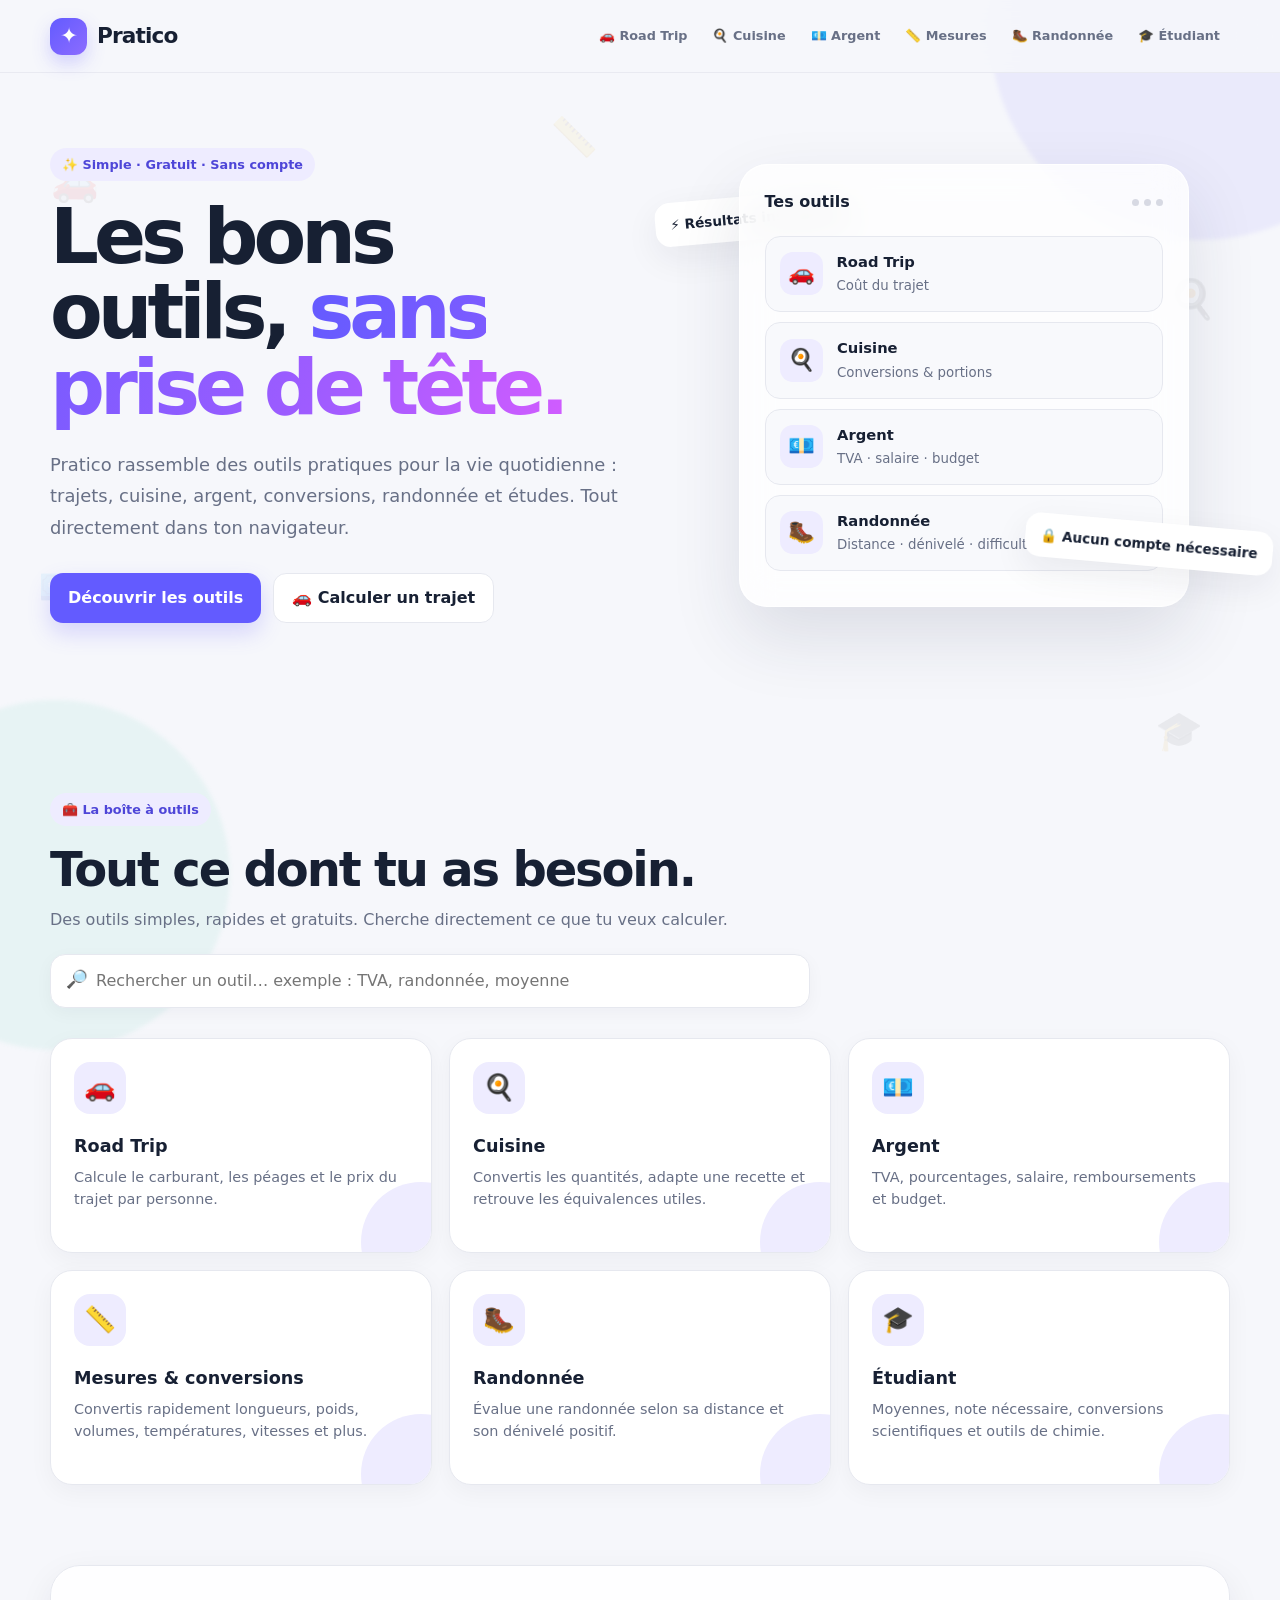
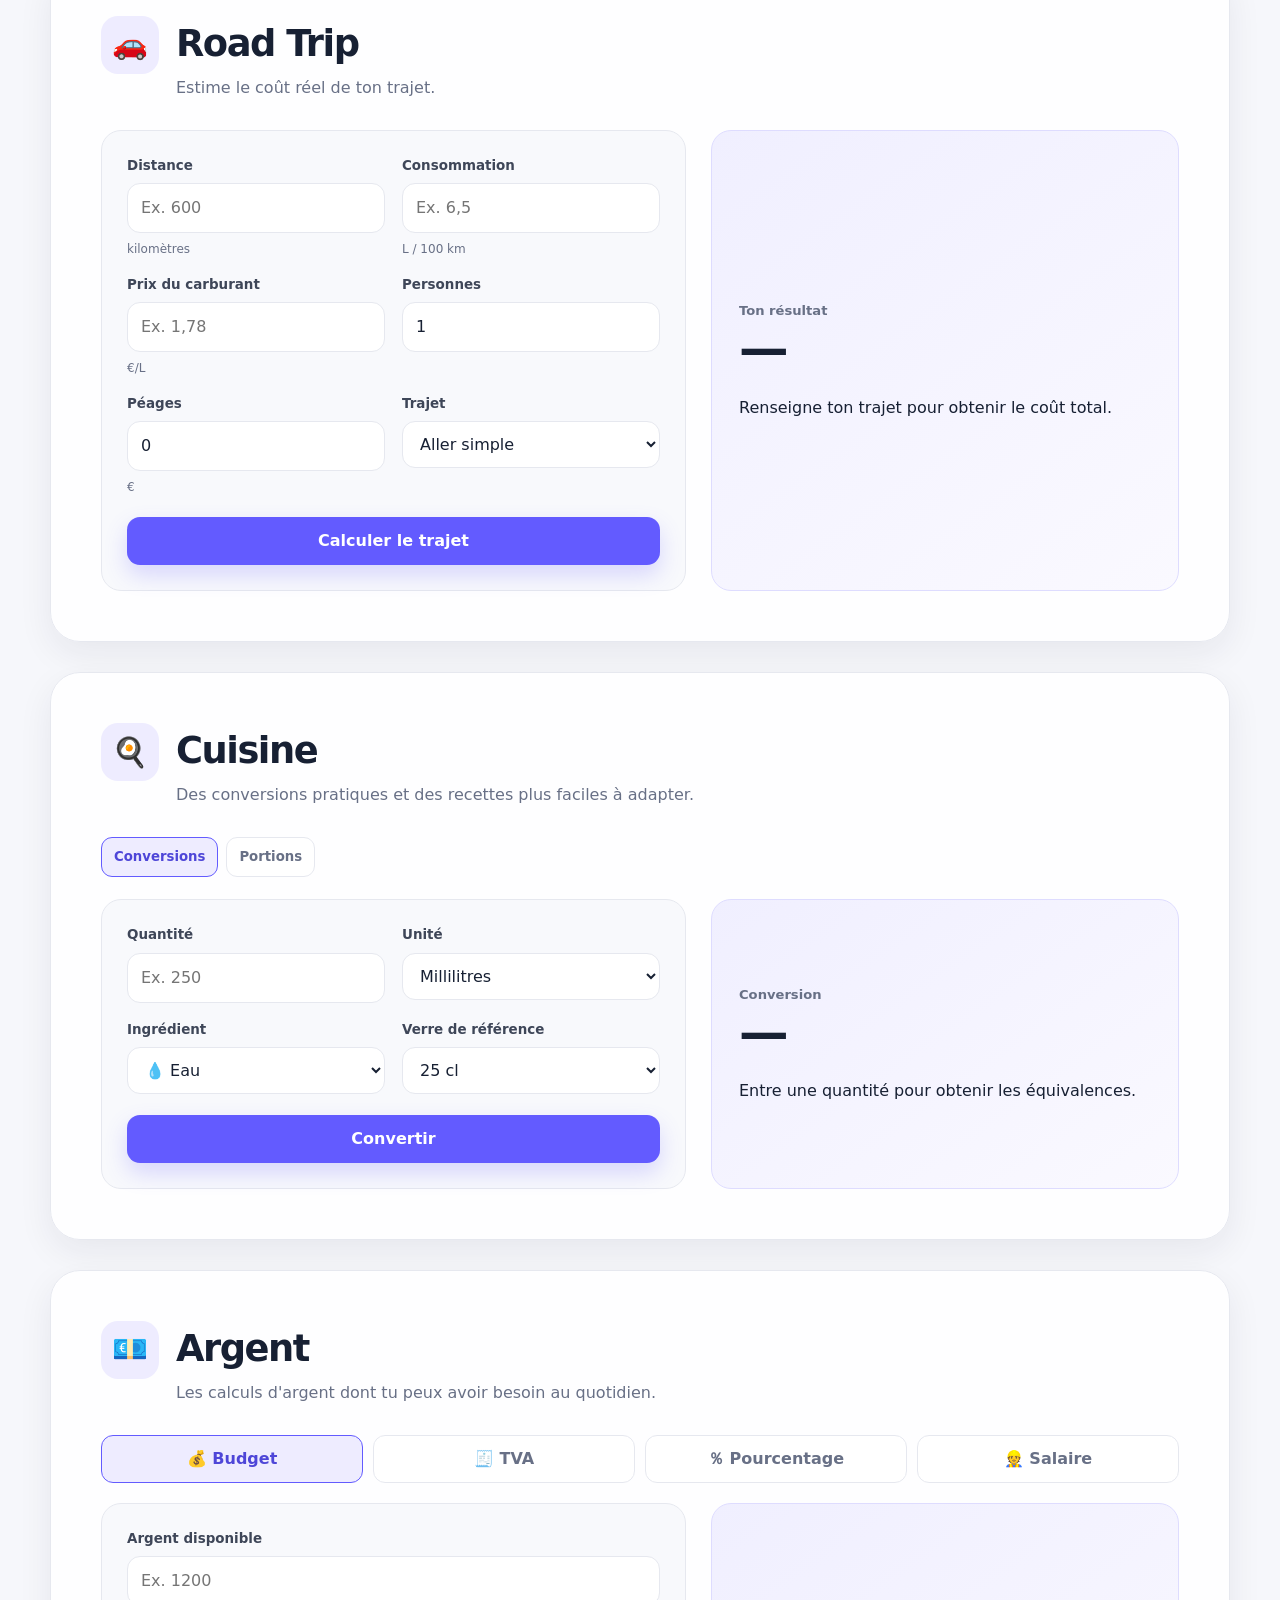
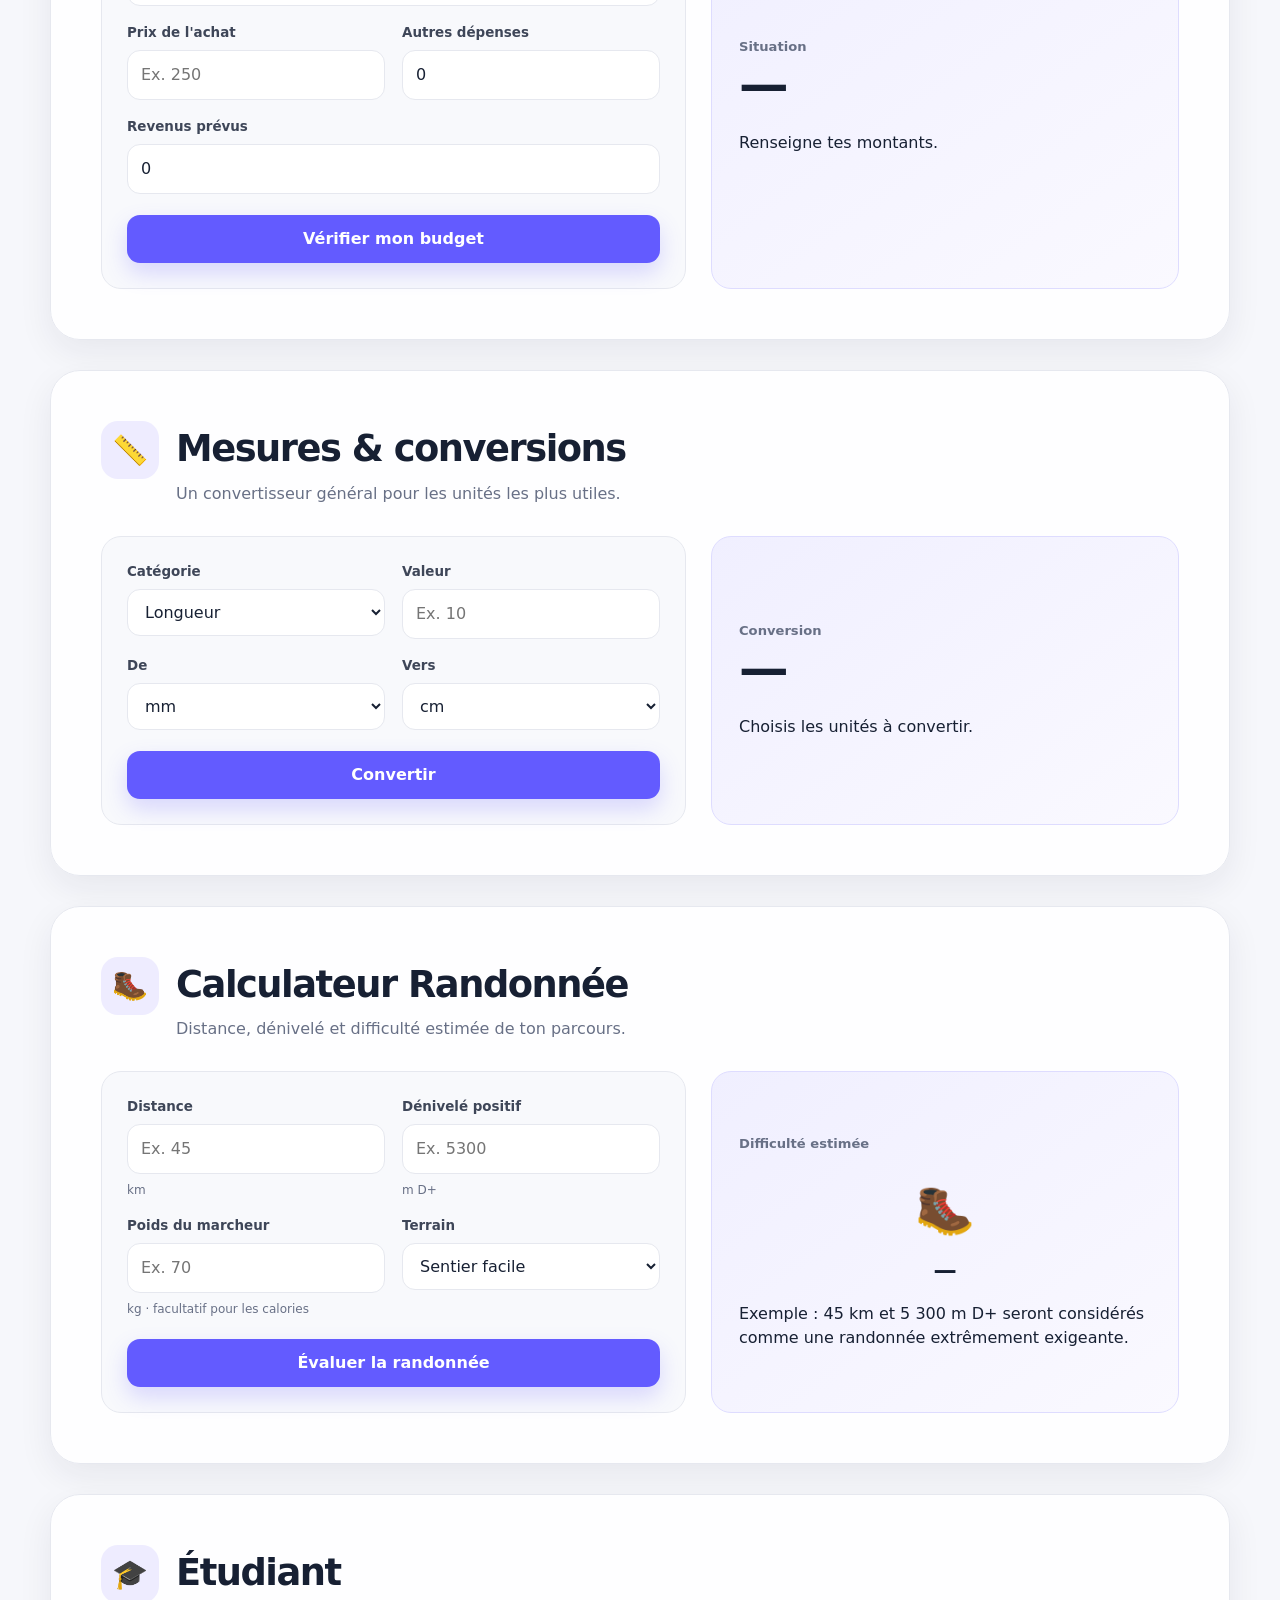
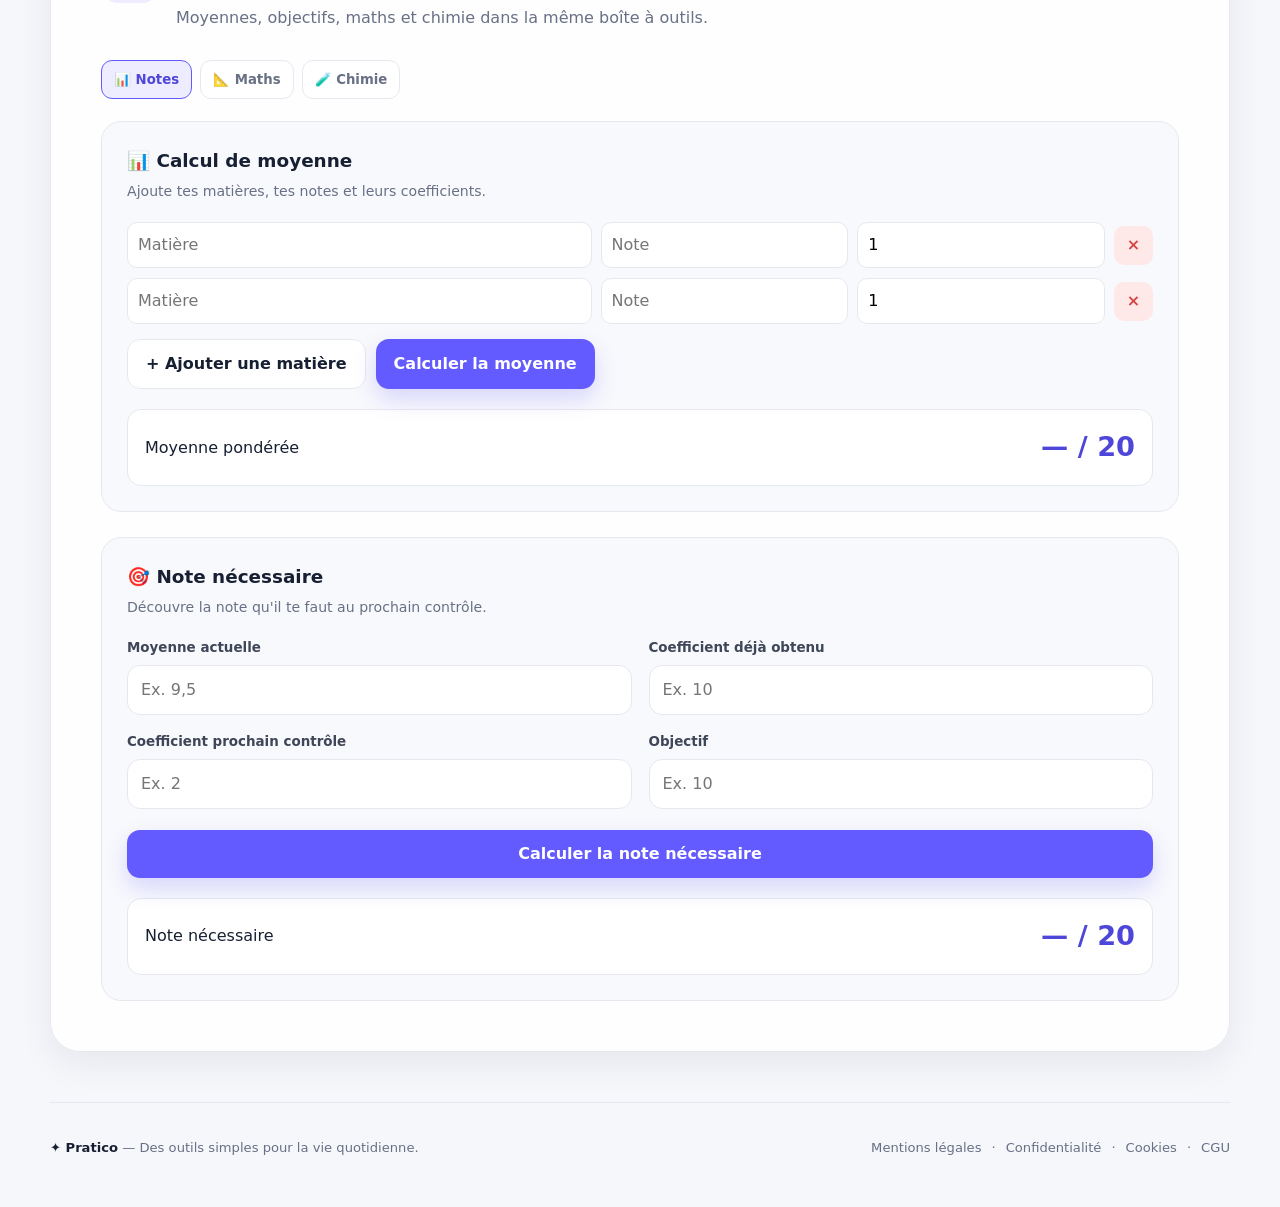
==== index.html @ 622cb0fa "Update index.html" ====
<!DOCTYPE html>
<html lang="fr">
<head>
 <meta name="google-adsense-account" content="ca-pub-6914055144338498">
<meta charset="UTF-8"> 
<meta name="viewport" content="width=device-width, initial-scale=1.0">

<title>Pratico — Des outils simples pour la vie quotidienne</title>

<meta name="description" content="Pratico rassemble des outils gratuits et simples pour le road trip, la cuisine, l'argent, les conversions, la randonnée et les études.">

<style> 
:root{
    --bg:#f6f7fb;
    --surface:#fff;
    --surface-soft:#f8f9fc;
    --text:#172033;
    --text-soft:#687086;
    --primary:#635bff;
    --primary-dark:#4e46d8;
    --primary-light:#eeecff;
    --success:#20a464;
    --success-bg:#e8f8ef;
    --warning:#d98900;
    --warning-bg:#fff4d8;
    --danger:#d64545;
    --danger-bg:#ffe8e8;
    --border:#e6e8ef;
    --shadow:0 12px 35px rgba(24,32,55,.07);
    --shadow-hover:0 20px 45px rgba(24,32,55,.12);
    --radius:22px;
    --max-width:1180px;
}

*{box-sizing:border-box;margin:0;padding:0}

html{scroll-behavior:smooth}

body{
    font-family:Inter,ui-sans-serif,system-ui,-apple-system,BlinkMacSystemFont,"Segoe UI",sans-serif;
    background:var(--bg);
    color:var(--text);
    line-height:1.5;
    overflow-x:hidden;
}

button,input,select{font:inherit}
button{cursor:pointer}

body::before,
body::after{
    content:"";
    position:fixed;
    z-index:-2;
    border-radius:50%;
    pointer-events:none;
    filter:blur(2px);
}

body::before{
    width:420px;
    height:420px;
    top:-180px;
    right:-130px;
    background:rgba(99,91,255,.08);
}

body::after{
    width:350px;
    height:350px;
    bottom:-150px;
    left:-120px;
    background:rgba(42,196,150,.07);
}

.floating-symbols{
    position:fixed;
    inset:0;
    pointer-events:none;
    overflow:hidden;
    z-index:-1;
}

.floating-symbols span{
    position:absolute;
    opacity:.075;
    font-size:clamp(25px,3vw,42px);
    animation:floatSymbol 8s ease-in-out infinite;
}

.floating-symbols span:nth-child(1){top:17%;left:4%}
.floating-symbols span:nth-child(2){top:30%;right:5%;animation-delay:1s}
.floating-symbols span:nth-child(3){top:62%;left:3%;animation-delay:2s}
.floating-symbols span:nth-child(4){top:78%;right:6%;animation-delay:3s}
.floating-symbols span:nth-child(5){top:45%;right:12%;animation-delay:4s}
.floating-symbols span:nth-child(6){top:12%;left:43%;animation-delay:2.5s}

@keyframes floatSymbol{
    0%,100%{transform:translateY(0) rotate(0)}
    50%{transform:translateY(-15px) rotate(6deg)}
}

/* NAV */

.navbar{
    position:sticky;
    top:0;
    z-index:100;
    background:rgba(246,247,251,.86);
    backdrop-filter:blur(18px);
    -webkit-backdrop-filter:blur(18px);
    border-bottom:1px solid rgba(230,232,239,.8);
}

.nav-inner{
    width:min(100% - 32px,var(--max-width));
    min-height:72px;
    margin:auto;
    display:flex;
    align-items:center;
    justify-content:space-between;
    gap:20px;
}

.logo{
    display:flex;
    align-items:center;
    gap:10px;
    color:var(--text);
    text-decoration:none;
    font-size:1.35rem;
    font-weight:850;
    letter-spacing:-.04em;
    white-space:nowrap;
}

.logo-mark{
    width:37px;
    height:37px;
    display:grid;
    place-items:center;
    border-radius:12px;
    color:white;
    background:linear-gradient(135deg,var(--primary),#8c6cff);
    box-shadow:0 8px 18px rgba(99,91,255,.25);
}

.nav-links{
    display:flex;
    align-items:center;
    justify-content:flex-end;
    gap:5px;
    flex-wrap:wrap;
}

.nav-link{
    border:0;
    background:transparent;
    color:var(--text-soft);
    padding:9px 10px;
    border-radius:10px;
    font-size:.8rem;
    font-weight:750;
    transition:.2s ease;
}

.nav-link:hover{
    background:var(--surface);
    color:var(--primary);
    transform:translateY(-1px);
}

/* HERO */

.hero{
    width:min(100% - 32px,var(--max-width));
    margin:auto;
    min-height:590px;
    display:grid;
    grid-template-columns:1.05fr .95fr;
    align-items:center;
    gap:60px;
    padding:75px 0 90px;
}

.hero-content{animation:heroIn .7s ease both}

@keyframes heroIn{
    from{opacity:0;transform:translateY(18px)}
    to{opacity:1;transform:translateY(0)}
}

.eyebrow{
    display:inline-flex;
    align-items:center;
    gap:8px;
    padding:7px 12px;
    border-radius:100px;
    background:var(--primary-light);
    color:var(--primary-dark);
    font-size:.8rem;
    font-weight:800;
    margin-bottom:18px;
}

.hero h1{
    max-width:680px;
    font-size:clamp(2.7rem,6vw,5.2rem);
    line-height:.98;
    letter-spacing:-.065em;
    margin-bottom:24px;
}

.gradient-text{
    background:linear-gradient(110deg,var(--primary),#a05cff 65%,#d15cff);
    -webkit-background-clip:text;
    background-clip:text;
    color:transparent;
}

.hero-description{
    max-width:600px;
    color:var(--text-soft);
    font-size:1.12rem;
    line-height:1.75;
    margin-bottom:30px;
}

.hero-actions{
    display:flex;
    gap:12px;
    flex-wrap:wrap;
}

.btn{
    border:0;
    border-radius:13px;
    padding:12px 18px;
    font-weight:800;
    transition:.2s ease;
}

.btn:hover{transform:translateY(-2px)}

.btn-primary{
    background:var(--primary);
    color:#fff;
    box-shadow:0 10px 22px rgba(99,91,255,.22);
}

.btn-primary:hover{
    background:var(--primary-dark);
    box-shadow:0 14px 28px rgba(99,91,255,.28);
}

.btn-secondary{
    background:var(--surface);
    color:var(--text);
    border:1px solid var(--border);
}

.btn-secondary:hover{box-shadow:var(--shadow)}

.hero-visual{
    position:relative;
    min-height:420px;
    display:grid;
    place-items:center;
}

.dashboard-card{
    position:relative;
    width:min(100%,450px);
    padding:25px;
    border:1px solid rgba(255,255,255,.9);
    border-radius:28px;
    background:rgba(255,255,255,.78);
    box-shadow:0 30px 70px rgba(35,40,70,.12);
    backdrop-filter:blur(18px);
    animation:dashboardFloat 5s ease-in-out infinite;
}

@keyframes dashboardFloat{
    0%,100%{transform:translateY(0) rotate(0)}
    50%{transform:translateY(-10px) rotate(.5deg)}
}

.dashboard-header{
    display:flex;
    justify-content:space-between;
    align-items:center;
    margin-bottom:22px;
}

.dashboard-title{font-weight:850}

.dashboard-dots{
    display:flex;
    gap:5px;
}

.dashboard-dots span{
    width:7px;
    height:7px;
    border-radius:50%;
    background:#d7d9e3;
}

.mini-tool{
    display:flex;
    align-items:center;
    gap:14px;
    padding:14px;
    margin-bottom:10px;
    border-radius:15px;
    background:var(--surface-soft);
    border:1px solid var(--border);
}

.mini-icon{
    width:43px;
    height:43px;
    display:grid;
    place-items:center;
    border-radius:13px;
    background:var(--primary-light);
    font-size:1.35rem;
}

.mini-tool strong{display:block;font-size:.92rem}
.mini-tool small{color:var(--text-soft)}

.floating-badge{
    position:absolute;
    padding:12px 15px;
    border-radius:15px;
    background:#fff;
    box-shadow:var(--shadow);
    font-size:.85rem;
    font-weight:800;
}

.badge-one{
    top:7%;
    left:-8%;
    transform:rotate(-5deg);
}

.badge-two{
    bottom:9%;
    right:-8%;
    transform:rotate(5deg);
}

/* SECTIONS */

.section{
    width:min(100% - 32px,var(--max-width));
    margin:auto;
    padding:80px 0;
    scroll-margin-top:90px;
}

.section-heading{
    max-width:760px;
    margin-bottom:30px;
}

.section-heading h2{
    font-size:clamp(2rem,4vw,3rem);
    line-height:1.05;
    letter-spacing:-.045em;
    margin-bottom:13px;
}

.section-heading p{color:var(--text-soft)}

.search-box{
    margin-top:22px;
    position:relative;
}

.search-box input{
    width:100%;
    border:1px solid var(--border);
    border-radius:15px;
    padding:14px 17px 14px 45px;
    outline:none;
    background:#fff;
    box-shadow:0 5px 18px rgba(24,32,55,.04);
}

.search-box span{
    position:absolute;
    left:16px;
    top:12px;
    font-size:1.1rem;
}

.tool-grid{
    display:grid;
    grid-template-columns:repeat(3,1fr);
    gap:17px;
}

.tool-card{
    position:relative;
    border:1px solid var(--border);
    border-radius:var(--radius);
    padding:23px;
    min-height:215px;
    background:var(--surface);
    box-shadow:0 7px 25px rgba(24,32,55,.045);
    cursor:pointer;
    overflow:hidden;
    transition:.25s ease;
}

.tool-card::after{
    content:"";
    position:absolute;
    width:120px;
    height:120px;
    right:-50px;
    bottom:-50px;
    border-radius:50%;
    background:var(--primary-light);
    transition:.3s ease;
}

.tool-card:hover{
    transform:translateY(-7px);
    box-shadow:var(--shadow-hover);
    border-color:rgba(99,91,255,.22);
}

.tool-card:hover::after{transform:scale(1.35)}

.tool-icon{
    width:52px;
    height:52px;
    display:grid;
    place-items:center;
    border-radius:16px;
    background:var(--primary-light);
    font-size:1.6rem;
    margin-bottom:19px;
    position:relative;
    z-index:1;
}

.tool-card h3,
.tool-card p{
    position:relative;
    z-index:1;
}

.tool-card h3{
    font-size:1.1rem;
    margin-bottom:8px;
}

.tool-card p{
    color:var(--text-soft);
    font-size:.9rem;
}

/* TOOL SECTION */

.tool-section{
    width:min(100% - 32px,var(--max-width));
    margin:0 auto 30px;
    padding:50px;
    border:1px solid var(--border);
    border-radius:30px;
    background:rgba(255,255,255,.82);
    box-shadow:var(--shadow);
    scroll-margin-top:95px;
}

.tool-section-header{
    display:flex;
    align-items:flex-start;
    gap:17px;
    margin-bottom:30px;
}

.tool-section-icon{
    flex:0 0 auto;
    width:58px;
    height:58px;
    display:grid;
    place-items:center;
    border-radius:17px;
    background:var(--primary-light);
    font-size:1.8rem;
}

.tool-section-header h2{
    font-size:clamp(1.6rem,3vw,2.3rem);
    letter-spacing:-.04em;
    margin-bottom:5px;
}

.tool-section-header p{color:var(--text-soft)}

.tool-tabs{
    display:flex;
    flex-wrap:wrap;
    gap:8px;
    margin-bottom:22px;
}

.tool-tab{
    border:1px solid var(--border);
    background:#fff;
    color:var(--text-soft);
    border-radius:11px;
    padding:9px 12px;
    font-weight:750;
    font-size:.83rem;
}

.tool-tab.active,
.tool-tab:hover{
    background:var(--primary-light);
    color:var(--primary-dark);
    border-color:var(--primary);
}

.calculator-layout{
    display:grid;
    grid-template-columns:minmax(0,1fr) minmax(280px,.8fr);
    gap:25px;
}

.form-card{
    padding:25px;
    border-radius:20px;
    background:var(--surface-soft);
    border:1px solid var(--border);
}

.form-grid{
    display:grid;
    grid-template-columns:repeat(2,1fr);
    gap:17px;
}

.field{
    display:flex;
    flex-direction:column;
    gap:7px;
}

.field.full{grid-column:1/-1}

.field label{
    font-size:.84rem;
    font-weight:800;
    color:#3e4658;
}

.field input,
.field select{
    width:100%;
    border:1px solid var(--border);
    outline:none;
    border-radius:13px;
    padding:12px 13px;
    background:#fff;
    color:var(--text);
    transition:.2s ease;
}

.field input:focus,
.field select:focus{
    border-color:var(--primary);
    box-shadow:0 0 0 4px rgba(99,91,255,.1);
}

.field-help{
    color:var(--text-soft);
    font-size:.75rem;
}

.calculate-btn{
    width:100%;
    margin-top:21px;
}

.result-card{
    min-height:100%;
    display:flex;
    flex-direction:column;
    justify-content:center;
    padding:27px;
    border-radius:20px;
    background:linear-gradient(145deg,#f0efff,#faf9ff);
    border:1px solid #dedcff;
}

.result-card.success{
    background:var(--success-bg);
    border-color:#bce8ce;
}

.result-card.warning{
    background:var(--warning-bg);
    border-color:#f1d78e;
}

.result-card.danger{
    background:var(--danger-bg);
    border-color:#f0b8b8;
}

.result-label{
    color:var(--text-soft);
    font-size:.82rem;
    font-weight:750;
    margin-bottom:4px;
}

.result-main{
    font-size:clamp(2rem,5vw,3.1rem);
    line-height:1;
    font-weight:900;
    letter-spacing:-.06em;
    margin-bottom:21px;
}

.result-list{
    list-style:none;
    display:grid;
    gap:10px;
}

.result-list li{
    display:flex;
    align-items:center;
    justify-content:space-between;
    gap:15px;
    padding:10px 0;
    border-bottom:1px solid rgba(100,105,125,.12);
    font-size:.9rem;
}

.result-list li:last-child{border-bottom:0}

.result-list strong{text-align:right}

.result-message{
    margin-top:10px;
    font-weight:800;
}

.estimate-note{
    margin-top:17px;
    color:var(--text-soft);
    font-size:.76rem;
    line-height:1.5;
}

.result-animate{animation:resultPop .45s ease}

@keyframes resultPop{
    0%{opacity:0;transform:scale(.97) translateY(8px)}
    100%{opacity:1;transform:scale(1) translateY(0)}
}

/* SUB TOOLS */

.subtool{
    display:none;
}

.subtool.active{
    display:block;
}

/* ROAD TRIP */

.quick-result{
    margin-top:17px;
    padding:16px;
    border-radius:15px;
    background:#fff;
    border:1px solid var(--border);
}

.quick-result strong{
    color:var(--primary-dark);
}

/* CUISINE */

.kitchen-grid{
    display:grid;
    grid-template-columns:repeat(3,1fr);
    gap:15px;
}

.kitchen-card{
    padding:18px;
    border:1px solid var(--border);
    background:#fff;
    border-radius:17px;
}

.kitchen-card strong{
    display:block;
    font-size:1.25rem;
    margin-top:4px;
}

.kitchen-card span{
    color:var(--text-soft);
    font-size:.8rem;
}

/* BUDGET */

.money-tabs{
    display:grid;
    grid-template-columns:repeat(4,1fr);
    gap:10px;
    margin-bottom:20px;
}

.money-tab{
    border:1px solid var(--border);
    background:#fff;
    border-radius:12px;
    padding:11px 8px;
    font-weight:750;
    color:var(--text-soft);
}

.money-tab.active{
    background:var(--primary-light);
    color:var(--primary-dark);
    border-color:var(--primary);
}

/* CONVERSIONS */

.converter-output{
    padding:20px;
    background:#fff;
    border:1px solid var(--border);
    border-radius:17px;
    margin-top:17px;
}

.converter-output strong{
    display:block;
    font-size:2rem;
    margin-bottom:6px;
    color:var(--primary-dark);
}

/* RANDONNEE */

.hike-score{
    text-align:center;
    padding:15px 0;
}

.hike-score .emoji{
    font-size:3rem;
    display:block;
    margin-bottom:8px;
}

.hike-score strong{
    font-size:1.45rem;
}

/* ETUDIANT */

.student-tools{
    display:grid;
    gap:25px;
}

.student-card{
    padding:25px;
    border-radius:20px;
    background:var(--surface-soft);
    border:1px solid var(--border);
}

.student-card h3{
    font-size:1.15rem;
    margin-bottom:6px;
}

.student-card>p{
    color:var(--text-soft);
    font-size:.88rem;
    margin-bottom:20px;
}

.subject-list{
    display:grid;
    gap:10px;
}

.subject-row{
    display:grid;
    grid-template-columns:1.5fr .8fr .8fr auto;
    gap:9px;
    align-items:center;
}

.subject-row input{
    min-width:0;
    border:1px solid var(--border);
    border-radius:10px;
    padding:10px;
    outline:none;
}

.remove-btn{
    width:39px;
    height:39px;
    border:0;
    border-radius:10px;
    background:var(--danger-bg);
    color:var(--danger);
    font-weight:900;
}

.student-actions{
    display:flex;
    gap:10px;
    flex-wrap:wrap;
    margin-top:15px;
}

.student-average{
    display:flex;
    align-items:center;
    justify-content:space-between;
    gap:20px;
    margin-top:20px;
    padding:17px;
    border-radius:14px;
    background:#fff;
    border:1px solid var(--border);
}

.student-average strong{
    font-size:1.7rem;
    color:var(--primary-dark);
}

.note-grid{
    display:grid;
    grid-template-columns:repeat(2,1fr);
    gap:17px;
}

.chemistry-table{
    width:100%;
    border-collapse:collapse;
    margin-top:15px;
}

.chemistry-table th,
.chemistry-table td{
    text-align:left;
    padding:11px;
    border-bottom:1px solid var(--border);
}

.chemistry-table th{
    color:var(--text-soft);
    font-size:.8rem;
}

.formula-box{
    padding:18px;
    border-radius:16px;
    background:var(--primary-light);
    margin-top:18px;
    color:var(--primary-dark);
}

.formula-box strong{
    display:block;
    font-size:1.5rem;
    margin-top:5px;
}

/* BUDGET METER */

.budget-meter{
    width:100%;
    height:14px;
    overflow:hidden;
    border-radius:100px;
    background:#e3e5ec;
    margin:15px 0 8px;
}

.budget-meter-fill{
    height:100%;
    width:0;
    border-radius:inherit;
    transition:width .65s cubic-bezier(.2,.8,.2,1);
    background:var(--success);
}

.meter-labels{
    display:flex;
    justify-content:space-between;
    color:var(--text-soft);
    font-size:.72rem;
}

/* FOOTER */

footer{
    width:min(100% - 32px,var(--max-width));
    margin:50px auto 0;
    padding:35px 0 50px;
    border-top:1px solid var(--border);
    display:flex;
    justify-content:space-between;
    align-items:center;
    gap:20px;
    color:var(--text-soft);
    font-size:.82rem;
}

footer strong{color:var(--text)}
    .footer-links{
    display:flex;
    align-items:center;
    justify-content:flex-end;
    gap:10px;
    flex-wrap:wrap;
}

.footer-links a{
    color:var(--text-soft);
    text-decoration:none;
    transition:.2s ease;
}

.footer-links a:hover{
    color:var(--primary);
}

.hidden{display:none!important}

/* RESPONSIVE */

@media(max-width:1000px){
    .hero{
        grid-template-columns:1fr;
        gap:30px;
    }

    .tool-grid{
        grid-template-columns:repeat(2,1fr);
    }

    .calculator-layout{
        grid-template-columns:1fr;
    }

    .kitchen-grid{
        grid-template-columns:repeat(2,1fr);
    }
}

@media(max-width:680px){
    .nav-inner{
        min-height:auto;
        padding:12px 0;
        align-items:flex-start;
    }

    .nav-links{
        max-width:250px;
    }

    .nav-link{
        font-size:.68rem;
        padding:6px;
    }

    .hero{
        min-height:auto;
        padding:55px 0 60px;
    }

    .hero h1{
        font-size:clamp(2.6rem,13vw,4rem);
    }

    .hero-description{font-size:1rem}

    .hero-visual{min-height:320px}

    .badge-one{left:-2%}
    .badge-two{right:-2%}

    .tool-grid{
        grid-template-columns:1fr;
    }

    .section{
        padding:60px 0;
    }

    .tool-section{
        width:min(100% - 20px,var(--max-width));
        padding:22px 16px;
        border-radius:23px;
    }

    .form-card,
    .result-card,
    .student-card{
        padding:18px;
    }

    .form-grid,
    .note-grid{
        grid-template-columns:1fr;
    }

    .field.full{grid-column:auto}

    .kitchen-grid{
        grid-template-columns:1fr;
    }

    .money-tabs{
        grid-template-columns:repeat(2,1fr);
    }

    .subject-row{
        grid-template-columns:1fr .75fr .75fr auto;
    }

    .student-average{
        align-items:flex-start;
        flex-direction:column;
    }

    footer{
        flex-direction:column;
        align-items:flex-start;
    }
}

@media(prefers-reduced-motion:reduce){
    *,
    *::before,
    *::after{
        scroll-behavior:auto!important;
        animation-duration:.01ms!important;
        animation-iteration-count:1!important;
        transition-duration:.01ms!important;
    }
}
</style>
</head>

<body>

<div class="floating-symbols" aria-hidden="true">
    <span>🚗</span>
    <span>🍳</span>
    <span>💶</span>
    <span>🎓</span>
    <span>🥾</span>
    <span>📏</span>
</div>

<header class="navbar">
    <div class="nav-inner">

        <a href="#accueil" class="logo">
            <span class="logo-mark">✦</span>
            <span>Pratico</span>
        </a>

        <nav class="nav-links">
            <button class="nav-link" data-target="roadtrip">🚗 Road Trip</button>
            <button class="nav-link" data-target="cuisine">🍳 Cuisine</button>
            <button class="nav-link" data-target="argent">💶 Argent</button>
            <button class="nav-link" data-target="mesures">📏 Mesures</button>
            <button class="nav-link" data-target="randonnee">🥾 Randonnée</button>
            <button class="nav-link" data-target="etudiant">🎓 Étudiant</button>
        </nav>

    </div>
</header>

<main>

<section class="hero" id="accueil">

    <div class="hero-content">

        <div class="eyebrow">
            ✨ Simple · Gratuit · Sans compte
        </div>

        <h1>
            Les bons outils,
            <span class="gradient-text">
                sans prise de tête.
            </span>
        </h1>

        <p class="hero-description">
            Pratico rassemble des outils pratiques pour la vie quotidienne :
            trajets, cuisine, argent, conversions, randonnée et études.
            Tout directement dans ton navigateur.
        </p>

        <div class="hero-actions">
            <button class="btn btn-primary" data-target="tools">
                Découvrir les outils
            </button>

            <button class="btn btn-secondary" data-target="roadtrip">
                🚗 Calculer un trajet
            </button>
        </div>

    </div>

    <div class="hero-visual">

        <div class="floating-badge badge-one">
            ⚡ Résultats instantanés
        </div>

        <div class="dashboard-card">

            <div class="dashboard-header">
                <span class="dashboard-title">Tes outils</span>

                <div class="dashboard-dots">
                    <span></span>
                    <span></span>
                    <span></span>
                </div>
            </div>

            <div class="mini-tool">
                <div class="mini-icon">🚗</div>
                <div>
                    <strong>Road Trip</strong>
                    <small>Coût du trajet</small>
                </div>
            </div>

            <div class="mini-tool">
                <div class="mini-icon">🍳</div>
                <div>
                    <strong>Cuisine</strong>
                    <small>Conversions & portions</small>
                </div>
            </div>

            <div class="mini-tool">
                <div class="mini-icon">💶</div>
                <div>
                    <strong>Argent</strong>
                    <small>TVA · salaire · budget</small>
                </div>
            </div>

            <div class="mini-tool">
                <div class="mini-icon">🥾</div>
                <div>
                    <strong>Randonnée</strong>
                    <small>Distance · dénivelé · difficulté</small>
                </div>
            </div>

        </div>

        <div class="floating-badge badge-two">
            🔒 Aucun compte nécessaire
        </div>

    </div>

</section>

<section class="section" id="tools">

    <div class="section-heading">

        <div class="eyebrow">
            🧰 La boîte à outils
        </div>

        <h2>Tout ce dont tu as besoin.</h2>

        <p>
            Des outils simples, rapides et gratuits.
            Cherche directement ce que tu veux calculer.
        </p>

        <div class="search-box">
            <span>🔎</span>
            <input
                id="tool-search"
                type="search"
                placeholder="Rechercher un outil… exemple : TVA, randonnée, moyenne"
            >
        </div>

    </div>

    <div class="tool-grid" id="tool-grid">

        <article class="tool-card" data-target="roadtrip" data-search="route voiture trajet essence carburant péage road trip">
            <div class="tool-icon">🚗</div>
            <h3>Road Trip</h3>
            <p>Calcule le carburant, les péages et le prix du trajet par personne.</p>
        </article>

        <article class="tool-card" data-target="cuisine" data-search="cuisine gramme ml litre cuillère recette portion">
            <div class="tool-icon">🍳</div>
            <h3>Cuisine</h3>
            <p>Convertis les quantités, adapte une recette et retrouve les équivalences utiles.</p>
        </article>

        <article class="tool-card" data-target="argent" data-search="argent budget salaire tva pourcentage remboursement">
            <div class="tool-icon">💶</div>
            <h3>Argent</h3>
            <p>TVA, pourcentages, salaire, remboursements et budget.</p>
        </article>

        <article class="tool-card" data-target="mesures" data-search="mesure conversion longueur poids volume température vitesse surface">
            <div class="tool-icon">📏</div>
            <h3>Mesures & conversions</h3>
            <p>Convertis rapidement longueurs, poids, volumes, températures, vitesses et plus.</p>
        </article>

        <article class="tool-card" data-target="randonnee" data-search="randonnée marche distance dénivelé difficulté montagne">
            <div class="tool-icon">🥾</div>
            <h3>Randonnée</h3>
            <p>Évalue une randonnée selon sa distance et son dénivelé positif.</p>
        </article>

        <article class="tool-card" data-target="etudiant" data-search="étudiant moyenne note maths chimie molécule">
            <div class="tool-icon">🎓</div>
            <h3>Étudiant</h3>
            <p>Moyennes, note nécessaire, conversions scientifiques et outils de chimie.</p>
        </article>

    </div>

</section>

<!-- ROAD TRIP -->

<section class="tool-section" id="roadtrip">

    <div class="tool-section-header">
        <div class="tool-section-icon">🚗</div>
        <div>
            <h2>Road Trip</h2>
            <p>Estime le coût réel de ton trajet.</p>
        </div>
    </div>

    <div class="calculator-layout">

        <div class="form-card">

            <div class="form-grid">

                <div class="field">
                    <label>Distance</label>
                    <input id="road-distance" type="number" min="0" step=".1" placeholder="Ex. 600">
                    <span class="field-help">kilomètres</span>
                </div>

                <div class="field">
                    <label>Consommation</label>
                    <input id="road-consumption" type="number" min="0" step=".1" placeholder="Ex. 6,5">
                    <span class="field-help">L / 100 km</span>
                </div>

                <div class="field">
                    <label>Prix du carburant</label>
                    <input id="road-fuel-price" type="number" min="0" step=".001" placeholder="Ex. 1,78">
                    <span class="field-help">€/L</span>
                </div>

                <div class="field">
                    <label>Personnes</label>
                    <input id="road-people" type="number" min="1" step="1" value="1">
                </div>

                <div class="field">
                    <label>Péages</label>
                    <input id="road-tolls" type="number" min="0" step=".01" value="0">
                    <span class="field-help">€</span>
                </div>

                <div class="field">
                    <label>Trajet</label>
                    <select id="road-type">
                        <option value="oneway">Aller simple</option>
                        <option value="return">Aller-retour</option>
                    </select>
                </div>

            </div>

            <button class="btn btn-primary calculate-btn" id="calculate-roadtrip">
                Calculer le trajet
            </button>

        </div>

        <div class="result-card" id="road-result">
            <div class="result-label">Ton résultat</div>
            <div class="result-main">—</div>
            <p>Renseigne ton trajet pour obtenir le coût total.</p>
        </div>

    </div>

</section>

<!-- CUISINE -->

<section class="tool-section" id="cuisine">

    <div class="tool-section-header">
        <div class="tool-section-icon">🍳</div>
        <div>
            <h2>Cuisine</h2>
            <p>Des conversions pratiques et des recettes plus faciles à adapter.</p>
        </div>
    </div>

    <div class="tool-tabs">
        <button class="tool-tab active" data-tab="kitchen-convert">Conversions</button>
        <button class="tool-tab" data-tab="kitchen-portions">Portions</button>
    </div>

    <div class="subtool active" id="kitchen-convert">

        <div class="calculator-layout">

            <div class="form-card">

                <div class="form-grid">

                    <div class="field">
                        <label>Quantité</label>
                        <input id="kitchen-value" type="number" min="0" step=".01" placeholder="Ex. 250">
                    </div>

                    <div class="field">
                        <label>Unité</label>
                        <select id="kitchen-unit">
                            <option value="ml">Millilitres</option>
                            <option value="cl">Centilitres</option>
                            <option value="dl">Décilitres</option>
                            <option value="l">Litres</option>
                            <option value="tsp">Cuillère à café</option>
                            <option value="tbsp">Cuillère à soupe</option>
                            <option value="g">Grammes</option>
                            <option value="kg">Kilogrammes</option>
                        </select>
                    </div>

                    <div class="field">
                        <label>Ingrédient</label>
                        <select id="kitchen-ingredient">
                            <option value="water">💧 Eau</option>
                            <option value="milk">🥛 Lait</option>
                            <option value="flour">🌾 Farine</option>
                            <option value="sugar">🍚 Sucre</option>
                            <option value="powdered_sugar">Sucre glace</option>
                            <option value="rice">Riz cru</option>
                            <option value="oil">🫒 Huile</option>
                            <option value="honey">🍯 Miel</option>
                            <option value="salt">🧂 Sel</option>
                            <option value="cocoa">🍫 Cacao</option>
                            <option value="butter">🧈 Beurre</option>
                        </select>
                    </div>

                    <div class="field">
                        <label>Verre de référence</label>
                        <select id="glass-size">
                            <option value="250">25 cl</option>
                            <option value="200">20 cl</option>
                            <option value="330">33 cl</option>
                        </select>
                    </div>

                </div>

                <button class="btn btn-primary calculate-btn" id="calculate-kitchen">
                    Convertir
                </button>

            </div>

            <div class="result-card" id="kitchen-result">
                <div class="result-label">Conversion</div>
                <div class="result-main">—</div>
                <p>Entre une quantité pour obtenir les équivalences.</p>
            </div>

        </div>

    </div>

    <div class="subtool" id="kitchen-portions">

        <div class="calculator-layout">

            <div class="form-card">

                <div class="form-grid">

                    <div class="field">
                        <label>Nombre de portions actuel</label>
                        <input id="portion-current" type="number" min="1" step="1" placeholder="Ex. 4">
                    </div>

                    <div class="field">
                        <label>Nombre de portions souhaité</label>
                        <input id="portion-target" type="number" min="1" step="1" placeholder="Ex. 7">
                    </div>

                    <div class="field full">
                        <label>Quantité actuelle d'un ingrédient</label>
                        <input id="portion-quantity" type="number" min="0" step=".01" placeholder="Ex. 300">
                    </div>

                </div>

                <button class="btn btn-primary calculate-btn" id="calculate-portions">
                    Adapter la quantité
                </button>

            </div>

            <div class="result-card" id="portion-result">
                <div class="result-label">Nouvelle quantité</div>
                <div class="result-main">—</div>
                <p>Indique le nombre de portions et la quantité actuelle.</p>
            </div>

        </div>

    </div>

</section>

<!-- ARGENT -->

<section class="tool-section" id="argent">

    <div class="tool-section-header">
        <div class="tool-section-icon">💶</div>
        <div>
            <h2>Argent</h2>
            <p>Les calculs d'argent dont tu peux avoir besoin au quotidien.</p>
        </div>
    </div>

    <div class="money-tabs">

        <button class="money-tab active" data-money="budget">💰 Budget</button>
        <button class="money-tab" data-money="tva">🧾 TVA</button>
        <button class="money-tab" data-money="percentage">％ Pourcentage</button>
        <button class="money-tab" data-money="salary">👷 Salaire</button>

    </div>

    <div class="subtool active" id="money-budget">

        <div class="calculator-layout">

            <div class="form-card">

                <div class="form-grid">

                    <div class="field full">
                        <label>Argent disponible</label>
                        <input id="budget-available" type="number" min="0" step=".01" placeholder="Ex. 1200">
                    </div>

                    <div class="field">
                        <label>Prix de l'achat</label>
                        <input id="budget-purchase" type="number" min="0" step=".01" placeholder="Ex. 250">
                    </div>

                    <div class="field">
                        <label>Autres dépenses</label>
                        <input id="budget-expenses" type="number" min="0" step=".01" value="0">
                    </div>

                    <div class="field full">
                        <label>Revenus prévus</label>
                        <input id="budget-income" type="number" min="0" step=".01" value="0" placeholder="Ex. 500">
                    </div>

                </div>

                <button class="btn btn-primary calculate-btn" id="calculate-budget">
                    Vérifier mon budget
                </button>

            </div>

            <div class="result-card" id="budget-result">
                <div class="result-label">Situation</div>
                <div class="result-main">—</div>
                <p>Renseigne tes montants.</p>
            </div>

        </div>

    </div>

    <div class="subtool" id="money-tva">

        <div class="calculator-layout">

            <div class="form-card">

                <div class="form-grid">

                    <div class="field">
                        <label>Montant</label>
                        <input id="tva-amount" type="number" min="0" step=".01" placeholder="Ex. 100">
                    </div>

                    <div class="field">
                        <label>Taux de TVA</label>
                        <select id="tva-rate">
                            <option value="20">20 %</option>
                            <option value="10">10 %</option>
                            <option value="5.5">5,5 %</option>
                            <option value="2.1">2,1 %</option>
                        </select>
                    </div>

                    <div class="field full">
                        <label>Le montant indiqué est</label>
                        <select id="tva-mode">
                            <option value="ht">HT</option>
                            <option value="ttc">TTC</option>
                        </select>
                    </div>

                </div>

                <button class="btn btn-primary calculate-btn" id="calculate-tva">
                    Calculer la TVA
                </button>

            </div>

            <div class="result-card" id="tva-result">
                <div class="result-label">Résultat</div>
                <div class="result-main">—</div>
                <p>Entre un montant pour calculer HT, TVA et TTC.</p>
            </div>

        </div>

    </div>

    <div class="subtool" id="money-percentage">

        <div class="calculator-layout">

            <div class="form-card">

                <div class="form-grid">

                    <div class="field">
                        <label>Montant</label>
                        <input id="percent-amount" type="number" step=".01" placeholder="Ex. 200">
                    </div>

                    <div class="field">
                        <label>Pourcentage</label>
                        <input id="percent-rate" type="number" step=".01" placeholder="Ex. 15">
                    </div>

                    <div class="field full">
                        <label>Opération</label>
                        <select id="percent-mode">
                            <option value="of">Calculer X % de</option>
                            <option value="increase">Augmenter de X %</option>
                            <option value="decrease">Réduire de X %</option>
                        </select>
                    </div>

                </div>

                <button class="btn btn-primary calculate-btn" id="calculate-percent">
                    Calculer
                </button>

            </div>

            <div class="result-card" id="percent-result">
                <div class="result-label">Résultat</div>
                <div class="result-main">—</div>
                <p>Calcule une remise, une augmentation ou un pourcentage.</p>
            </div>

        </div>

    </div>

    <div class="subtool" id="money-salary">

        <div class="calculator-layout">

            <div class="form-card">

                <div class="form-grid">

                    <div class="field">
                        <label>Salaire brut</label>
                        <input id="salary-gross" type="number" min="0" step=".01" placeholder="Ex. 1800">
                    </div>

                    <div class="field">
                        <label>Estimation des cotisations</label>
                        <input id="salary-rate" type="number" min="0" max="100" step=".1" value="23">
                        <span class="field-help">modifiable selon ta situation</span>
                    </div>

                    <div class="field">
                        <label>Heures par semaine</label>
                        <input id="salary-hours" type="number" min="1" step=".1" value="35">
                    </div>

                    <div class="field">
                        <label>Semaines travaillées</label>
                        <input id="salary-weeks" type="number" min="1" max="52" step="1" value="52">
                    </div>

                </div>

                <button class="btn btn-primary calculate-btn" id="calculate-salary">
                    Estimer mon salaire
                </button>

            </div>

            <div class="result-card" id="salary-result">
                <div class="result-label">Estimation</div>
                <div class="result-main">—</div>
                <p>Le net est une estimation et peut varier selon ta situation.</p>
            </div>

        </div>

    </div>

</section>

<!-- MESURES -->

<section class="tool-section" id="mesures">

    <div class="tool-section-header">
        <div class="tool-section-icon">📏</div>
        <div>
            <h2>Mesures & conversions</h2>
            <p>Un convertisseur général pour les unités les plus utiles.</p>
        </div>
    </div>

    <div class="calculator-layout">

        <div class="form-card">

            <div class="form-grid">

                <div class="field">
                    <label>Catégorie</label>
                    <select id="conversion-category">
                        <option value="length">Longueur</option>
                        <option value="weight">Poids</option>
                        <option value="volume">Volume</option>
                        <option value="temperature">Température</option>
                        <option value="speed">Vitesse</option>
                        <option value="area">Surface</option>
                        <option value="time">Temps</option>
                        <option value="data">Données</option>
                        <option value="angle">Angle</option>
                        <option value="pressure">Pression</option>
                        <option value="energy">Énergie</option>
                        <option value="power">Puissance</option>
                    </select>
                </div>

                <div class="field">
                    <label>Valeur</label>
                    <input id="conversion-value" type="number" step="any" placeholder="Ex. 10">
                </div>

                <div class="field">
                    <label>De</label>
                    <select id="conversion-from"></select>
                </div>

                <div class="field">
                    <label>Vers</label>
                    <select id="conversion-to"></select>
                </div>

            </div>

            <button class="btn btn-primary calculate-btn" id="calculate-conversion">
                Convertir
            </button>

        </div>

        <div class="result-card" id="conversion-result">
            <div class="result-label">Conversion</div>
            <div class="result-main">—</div>
            <p>Choisis les unités à convertir.</p>
        </div>

    </div>

</section>

<!-- RANDONNEE -->

<section class="tool-section" id="randonnee">

    <div class="tool-section-header">
        <div class="tool-section-icon">🥾</div>
        <div>
            <h2>Calculateur Randonnée</h2>
            <p>Distance, dénivelé et difficulté estimée de ton parcours.</p>
        </div>
    </div>

    <div class="calculator-layout">

        <div class="form-card">

            <div class="form-grid">

                <div class="field">
                    <label>Distance</label>
                    <input id="hike-distance" type="number" min="0" step=".1" placeholder="Ex. 45">
                    <span class="field-help">km</span>
                </div>

                <div class="field">
                    <label>Dénivelé positif</label>
                    <input id="hike-elevation" type="number" min="0" step="1" placeholder="Ex. 5300">
                    <span class="field-help">m D+</span>
                </div>

                <div class="field">
                    <label>Poids du marcheur</label>
                    <input id="hike-weight" type="number" min="20" step="1" placeholder="Ex. 70">
                    <span class="field-help">kg · facultatif pour les calories</span>
                </div>

                <div class="field">
                    <label>Terrain</label>
                    <select id="hike-terrain">
                        <option value="1">Sentier facile</option>
                        <option value="1.15">Sentier vallonné</option>
                        <option value="1.3">Terrain montagneux</option>
                        <option value="1.45">Terrain technique</option>
                    </select>
                </div>

            </div>

            <button class="btn btn-primary calculate-btn" id="calculate-hike">
                Évaluer la randonnée
            </button>

        </div>

        <div class="result-card" id="hike-result">
            <div class="result-label">Difficulté estimée</div>
            <div class="hike-score">
                <span class="emoji">🥾</span>
                <strong>—</strong>
            </div>
            <p>Exemple : 45 km et 5 300 m D+ seront considérés comme une randonnée extrêmement exigeante.</p>
        </div>

    </div>

</section>

<!-- ETUDIANT -->

<section class="tool-section" id="etudiant">

    <div class="tool-section-header">
        <div class="tool-section-icon">🎓</div>
        <div>
            <h2>Étudiant</h2>
            <p>Moyennes, objectifs, maths et chimie dans la même boîte à outils.</p>
        </div>
    </div>

    <div class="tool-tabs">
        <button class="tool-tab active" data-student="student-notes">📊 Notes</button>
        <button class="tool-tab" data-student="student-maths">📐 Maths</button>
        <button class="tool-tab" data-student="student-chemistry">🧪 Chimie</button>
    </div>

    <div class="subtool active" id="student-notes">

        <div class="student-tools">

            <div class="student-card">

                <h3>📊 Calcul de moyenne</h3>

                <p>
                    Ajoute tes matières, tes notes et leurs coefficients.
                </p>

                <div class="subject-list" id="subject-list">

                    <div class="subject-row">
                        <input type="text" placeholder="Matière">
                        <input type="number" min="0" max="20" step=".01" placeholder="Note">
                        <input type="number" min="0" step=".01" value="1" placeholder="Coeff.">
                        <button class="remove-btn" type="button">×</button>
                    </div>

                    <div class="subject-row">
                        <input type="text" placeholder="Matière">
                        <input type="number" min="0" max="20" step=".01" placeholder="Note">
                        <input type="number" min="0" step=".01" value="1" placeholder="Coeff.">
                        <button class="remove-btn" type="button">×</button>
                    </div>

                </div>

                <div class="student-actions">
                    <button class="btn btn-secondary" id="add-subject">+ Ajouter une matière</button>
                    <button class="btn btn-primary" id="calculate-average">Calculer la moyenne</button>
                </div>

                <div class="student-average" id="average-result">
                    <span>Moyenne pondérée</span>
                    <strong>— / 20</strong>
                </div>

            </div>

            <div class="student-card">

                <h3>🎯 Note nécessaire</h3>

                <p>
                    Découvre la note qu'il te faut au prochain contrôle.
                </p>

                <div class="note-grid">

                    <div class="field">
                        <label>Moyenne actuelle</label>
                        <input id="needed-current-average" type="number" min="0" max="20" step=".01" placeholder="Ex. 9,5">
                    </div>

                    <div class="field">
                        <label>Coefficient déjà obtenu</label>
                        <input id="needed-current-coeff" type="number" min="0" step=".01" placeholder="Ex. 10">
                    </div>

                    <div class="field">
                        <label>Coefficient prochain contrôle</label>
                        <input id="needed-next-coeff" type="number" min="0" step=".01" placeholder="Ex. 2">
                    </div>

                    <div class="field">
                        <label>Objectif</label>
                        <input id="needed-target" type="number" min="0" max="20" step=".01" placeholder="Ex. 10">
                    </div>

                </div>

                <button class="btn btn-primary calculate-btn" id="calculate-needed">
                    Calculer la note nécessaire
                </button>

                <div class="student-average" id="needed-result">
                    <span>Note nécessaire</span>
                    <strong>— / 20</strong>
                </div>

            </div>

        </div>

    </div>

    <div class="subtool" id="student-maths">

        <div class="calculator-layout">

            <div class="form-card">

                <div class="form-grid">

                    <div class="field">
                        <label>Nombre A</label>
                        <input id="math-a" type="number" step="any" placeholder="Ex. 12">
                    </div>

                    <div class="field">
                        <label>Nombre B</label>
                        <input id="math-b" type="number" step="any" placeholder="Ex. 5">
                    </div>

                    <div class="field full">
                        <label>Opération</label>
                        <select id="math-operation">
                            <option value="add">A + B</option>
                            <option value="sub">A − B</option>
                            <option value="mul">A × B</option>
                            <option value="div">A ÷ B</option>
                            <option value="percent">A % de B</option>
                            <option value="power">A puissance B</option>
                        </select>
                    </div>

                </div>

                <button class="btn btn-primary calculate-btn" id="calculate-math">
                    Calculer
                </button>

            </div>

            <div class="result-card" id="math-result">
                <div class="result-label">Résultat</div>
                <div class="result-main">—</div>
                <p>Un petit outil de calcul rapide pour les études.</p>
            </div>

        </div>

    </div>

    <div class="subtool" id="student-chemistry">

        <div class="calculator-layout">

            <div class="form-card">

                <div class="form-grid">

                    <div class="field">
                        <label>Formule chimique</label>
                        <input id="chem-formula" type="text" placeholder="Ex. H2O">
                        <span class="field-help">Exemples : H2O, CO2, CH4, NaCl</span>
                    </div>

                    <div class="field">
                        <label>Quantité</label>
                        <input id="chem-quantity" type="number" min="0" step="any" placeholder="Ex. 18">
                    </div>

                    <div class="field full">
                        <label>Unité de quantité</label>
                        <select id="chem-unit">
                            <option value="g">Grammes (g)</option>
                            <option value="mol">Moles (mol)</option>
                        </select>
                    </div>

                </div>

                <button class="btn btn-primary calculate-btn" id="calculate-chem">
                    Calculer la masse molaire
                </button>

            </div>

            <div class="result-card" id="chem-result">

                <div class="result-label">Chimie</div>

                <div class="result-main">—</div>

                <p>
                    Entre une formule chimique et une quantité.
                </p>

            </div>

        </div>

        <div class="student-card" style="margin-top:25px">

            <h3>🧬 Comprendre les molécules</h3>

            <p>
                Quelques exemples simples pour comprendre comment les atomes
                s'assemblent.
            </p>

            <table class="chemistry-table">
                <thead>
                    <tr>
                        <th>Formule</th>
                        <th>Nom</th>
                        <th>Composition</th>
                    </tr>
                </thead>

                <tbody>
                    <tr>
                        <td>H₂O</td>
                        <td>Eau</td>
                        <td>2 hydrogènes + 1 oxygène</td>
                    </tr>

                    <tr>
                        <td>CO₂</td>
                        <td>Dioxyde de carbone</td>
                        <td>1 carbone + 2 oxygènes</td>
                    </tr>

                    <tr>
                        <td>CH₄</td>
                        <td>Méthane</td>
                        <td>1 carbone + 4 hydrogènes</td>
                    </tr>

                    <tr>
                        <td>NaCl</td>
                        <td>Chlorure de sodium</td>
                        <td>1 sodium + 1 chlore</td>
                    </tr>
                </tbody>
            </table>

            <div class="formula-box">
                💡 Exemple
                <strong>C + 4 H → CH₄</strong>
            </div>

        </div>

    </div>

</section>

</main>

<footer>

    <div>
        <strong>✦ Pratico</strong>
        <span> — Des outils simples pour la vie quotidienne.</span>
    </div>

    <div class="footer-links">
        <a href="mentions-legales.html">Mentions légales</a>
        <span>·</span>
        <a href="confidentialite.html">Confidentialité</a>
        <span>·</span>
        <a href="cookies.html">Cookies</a>
        <span>·</span>
        <a href="cgu.html">CGU</a>
    </div>

</footer>

<script>
"use strict";

/* =========================================================
   UTILITAIRES
========================================================= */

const $ = id => document.getElementById(id);

function num(value){
    if(typeof value !== "string") return Number(value);
    return Number(value.trim().replace(",","."));
}

function valid(value, zero=true){
    return Number.isFinite(value) && (zero ? value >= 0 : value > 0);
}

function fmt(value, decimals=2){
    return new Intl.NumberFormat("fr-FR",{
        minimumFractionDigits:decimals,
        maximumFractionDigits:decimals
    }).format(value);
}

function euro(value){
    return new Intl.NumberFormat("fr-FR",{
        style:"currency",
        currency:"EUR"
    }).format(value);
}

function scrollToTarget(id){
    const el=$(id);
    if(el) el.scrollIntoView({behavior:"smooth",block:"start"});
}

function resultError(el,message){
    el.className="result-card danger result-animate";
    el.innerHTML=`
        <div class="result-label">⚠️ Attention</div>
        <div class="result-message">${message}</div>
    `;
}

function resultClass(el,type=""){
    el.className=`result-card ${type} result-animate`;
}

/* =========================================================
   NAVIGATION
========================================================= */

document.querySelectorAll("[data-target]").forEach(el=>{
    el.addEventListener("click",()=>{
        scrollToTarget(el.dataset.target);
    });

    if(el.classList.contains("tool-card")){
        el.addEventListener("keydown",e=>{
            if(e.key==="Enter" || e.key===" "){
                e.preventDefault();
                scrollToTarget(el.dataset.target);
            }
        });
    }
});

/* =========================================================
   RECHERCHE
========================================================= */

$("tool-search").addEventListener("input",e=>{
    const query=e.target.value.toLowerCase().trim();

    document.querySelectorAll(".tool-card").forEach(card=>{
        const text=(card.innerText+" "+card.dataset.search).toLowerCase();
        card.classList.toggle("hidden",query && !text.includes(query));
    });
});

/* =========================================================
   TABS GENERIQUES
========================================================= */

document.querySelectorAll(".tool-tab").forEach(tab=>{
    tab.addEventListener("click",()=>{

        const parent=tab.closest(".tool-section");

        parent.querySelectorAll(".tool-tab")
            .forEach(x=>x.classList.remove("active"));

        tab.classList.add("active");

        if(tab.dataset.tab){
            parent.querySelectorAll(".subtool")
                .forEach(x=>x.classList.remove("active"));

            const target=$(tab.dataset.tab);
            if(target) target.classList.add("active");
        }

        if(tab.dataset.student){
            parent.querySelectorAll(".subtool")
                .forEach(x=>x.classList.remove("active"));

            const target=$(tab.dataset.student);
            if(target) target.classList.add("active");
        }
    });
});

document.querySelectorAll(".money-tab").forEach(tab=>{
    tab.addEventListener("click",()=>{

        document.querySelectorAll(".money-tab")
            .forEach(x=>x.classList.remove("active"));

        tab.classList.add("active");

        document.querySelectorAll("#argent .subtool")
            .forEach(x=>x.classList.remove("active"));

        $("money-"+tab.dataset.money).classList.add("active");
    });
});

/* =========================================================
   ROAD TRIP
========================================================= */

$("calculate-roadtrip").addEventListener("click",()=>{

    const distance=num($("road-distance").value);
    const consumption=num($("road-consumption").value);
    const fuelPrice=num($("road-fuel-price").value);
    const people=num($("road-people").value);
    const tolls=num($("road-tolls").value||"0");
    const type=$("road-type").value;
    const result=$("road-result");

    if(!valid(distance,false) ||
       !valid(consumption,false) ||
       !valid(fuelPrice,false) ||
       !valid(people,false)){

        resultError(result,"Vérifie la distance, la consommation, le carburant et le nombre de personnes.");
        return;
    }

    if(!Number.isInteger(people) || people<1){
        resultError(result,"Le nombre de personnes doit être un entier.");
        return;
    }

    const multiplier=type==="return"?2:1;
    const totalDistance=distance*multiplier;
    const fuel=totalDistance*consumption/100;
    const fuelCost=fuel*fuelPrice;
    const totalTolls=tolls*multiplier;
    const total=fuelCost+totalTolls;
    const perPerson=total/people;

    resultClass(result);

    result.innerHTML=`
        <div class="result-label">${type==="return"?"Aller-retour":"Aller simple"}</div>
        <div class="result-main">${euro(total)}</div>

        <ul class="result-list">
            <li><span>Distance totale</span><strong>${fmt(totalDistance,1)} km</strong></li>
            <li><span>Carburant</span><strong>${fmt(fuel,1)} L</strong></li>
            <li><span>Carburant</span><strong>${euro(fuelCost)}</strong></li>
            <li><span>Péages</span><strong>${euro(totalTolls)}</strong></li>
            <li><span>Par personne</span><strong>${euro(perPerson)}</strong></li>
        </ul>
    `;
});

/* =========================================================
   CUISINE
========================================================= */

const ingredients={
    water:{name:"Eau",density:1},
    milk:{name:"Lait",density:1.03},
    flour:{name:"Farine",density:.59},
    sugar:{name:"Sucre",density:.85},
    powdered_sugar:{name:"Sucre glace",density:.56},
    rice:{name:"Riz cru",density:.85},
    oil:{name:"Huile",density:.92},
    honey:{name:"Miel",density:1.42},
    salt:{name:"Sel",density:1.20},
    cocoa:{name:"Cacao",density:.50},
    butter:{name:"Beurre",density:.91}
};

function kitchenToMl(value,unit,density){

    const factors={
        ml:1,
        cl:10,
        dl:100,
        l:1000,
        tsp:5,
        tbsp:15
    };

    if(factors[unit]) return value*factors[unit];

    if(unit==="g") return value/density;
    if(unit==="kg") return value*1000/density;

    return NaN;
}

$("calculate-kitchen").addEventListener("click",()=>{

    const value=num($("kitchen-value").value);
    const unit=$("kitchen-unit").value;
    const key=$("kitchen-ingredient").value;
    const glass=num($("glass-size").value);
    const result=$("kitchen-result");

    if(!valid(value,false)){
        resultError(result,"Entre une quantité supérieure à zéro.");
        return;
    }

    const ing=ingredients[key];
    const ml=kitchenToMl(value,unit,ing.density);

    if(!Number.isFinite(ml)){
        resultError(result,"Cette conversion n'est pas disponible.");
        return;
    }

    const grams=ml*ing.density;

    resultClass(result);

    result.innerHTML=`
        <div class="result-label">${ing.name}</div>
        <div class="result-main">${fmt(ml,1)} ml</div>

        <div class="kitchen-grid">

            <div class="kitchen-card">
                <span>Centilitres</span>
                <strong>${fmt(ml/10,1)} cl</strong>
            </div>

            <div class="kitchen-card">
                <span>Litres</span>
                <strong>${fmt(ml/1000,2)} L</strong>
            </div>

            <div class="kitchen-card">
                <span>Cuillères à soupe</span>
                <strong>${fmt(ml/15,1)}</strong>
            </div>

            <div class="kitchen-card">
                <span>Cuillères à café</span>
                <strong>${fmt(ml/5,1)}</strong>
            </div>

            <div class="kitchen-card">
                <span>Verres</span>
                <strong>${fmt(ml/glass,2)}</strong>
            </div>

            <div class="kitchen-card">
                <span>Poids estimé</span>
                <strong>${fmt(grams,1)} g</strong>
            </div>

        </div>

        <p class="estimate-note">
            ℹ️ Les équivalences en grammes sont approximatives.
        </p>
    `;
});

$("calculate-portions").addEventListener("click",()=>{

    const current=num($("portion-current").value);
    const target=num($("portion-target").value);
    const quantity=num($("portion-quantity").value);
    const result=$("portion-result");

    if(!valid(current,false)||!valid(target,false)||!valid(quantity,false)){
        resultError(result,"Remplis les trois champs avec des valeurs positives.");
        return;
    }

    const newQuantity=quantity*target/current;

    resultClass(result);

    result.innerHTML=`
        <div class="result-label">Pour ${fmt(target,0)} portions</div>
        <div class="result-main">${fmt(newQuantity,2)}</div>
        <p>
            Il faut multiplier la quantité actuelle par
            <strong>${fmt(target/current,2)}</strong>.
        </p>
    `;
});

/* =========================================================
   ARGENT - BUDGET
========================================================= */

$("calculate-budget").addEventListener("click",()=>{

    const available=num($("budget-available").value);
    const purchase=num($("budget-purchase").value);
    const expenses=num($("budget-expenses").value||"0");
    const income=num($("budget-income").value||"0");
    const result=$("budget-result");

    if(!valid(available)||!valid(purchase)||!valid(expenses)||!valid(income)){
        resultError(result,"Tous les montants doivent être positifs ou égaux à zéro.");
        return;
    }

    const resources=available+income;
    const expensesTotal=purchase+expenses;
    const remaining=resources-expensesTotal;

    let type="success";
    let status="🟢 Situation confortable";

    if(remaining<0){
        type="danger";
        status="🔴 Budget insuffisant";
    }else if(remaining<resources*.2){
        type="warning";
        status="🟠 Attention au budget";
    }

    const percentage=resources>0
        ?Math.max(0,Math.min(100,remaining/resources*100))
        :0;

    resultClass(result,type);

    result.innerHTML=`
        <div class="result-label">${status}</div>
        <div class="result-main">${euro(remaining)}</div>

        <ul class="result-list">
            <li><span>Disponible</span><strong>${euro(available)}</strong></li>
            <li><span>Revenus</span><strong>${euro(income)}</strong></li>
            <li><span>Total ressources</span><strong>${euro(resources)}</strong></li>
            <li><span>Achat</span><strong>${euro(purchase)}</strong></li>
            <li><span>Autres dépenses</span><strong>${euro(expenses)}</strong></li>
            <li><span>Total dépenses</span><strong>${euro(expensesTotal)}</strong></li>
        </ul>

        <div class="budget-meter">
            <div class="budget-meter-fill" style="width:${percentage}%"></div>
        </div>

        <div class="meter-labels">
            <span>0 €</span>
            <span>Reste disponible</span>
        </div>
    `;
});

/* TVA */

$("calculate-tva").addEventListener("click",()=>{

    const amount=num($("tva-amount").value);
    const rate=num($("tva-rate").value);
    const mode=$("tva-mode").value;
    const result=$("tva-result");

    if(!valid(amount)){
        resultError(result,"Entre un montant valide.");
        return;
    }

    let ht,vat,ttc;

    if(mode==="ht"){
        ht=amount;
        vat=ht*rate/100;
        ttc=ht+vat;
    }else{
        ttc=amount;
        ht=ttc/(1+rate/100);
        vat=ttc-ht;
    }

    resultClass(result);

    result.innerHTML=`
        <div class="result-label">TVA à ${fmt(rate,1)} %</div>
        <div class="result-main">${euro(ttc)}</div>

        <ul class="result-list">
            <li><span>Prix HT</span><strong>${euro(ht)}</strong></li>
            <li><span>TVA</span><strong>${euro(vat)}</strong></li>
            <li><span>Prix TTC</span><strong>${euro(ttc)}</strong></li>
        </ul>
    `;
});

/* POURCENTAGE */

$("calculate-percent").addEventListener("click",()=>{

    const amount=num($("percent-amount").value);
    const rate=num($("percent-rate").value);
    const mode=$("percent-mode").value;
    const result=$("percent-result");

    if(!Number.isFinite(amount)||!Number.isFinite(rate)){
        resultError(result,"Entre un montant et un pourcentage valides.");
        return;
    }

    let final;

    if(mode==="of"){
        final=amount*rate/100;
    }

    if(mode==="increase"){
        final=amount*(1+rate/100);
    }

    if(mode==="decrease"){
        final=amount*(1-rate/100);
    }

    resultClass(result);

    result.innerHTML=`
        <div class="result-label">${fmt(rate,2)} %</div>
        <div class="result-main">${fmt(final,2)}</div>
        <p>
            Montant initial : <strong>${fmt(amount,2)}</strong>
        </p>
    `;
});

/* SALAIRE */

$("calculate-salary").addEventListener("click",()=>{

    const gross=num($("salary-gross").value);
    const rate=num($("salary-rate").value);
    const hours=num($("salary-hours").value);
    const weeks=num($("salary-weeks").value);
    const result=$("salary-result");

    if(!valid(gross)||!valid(rate)||!valid(hours,false)||!valid(weeks,false)){
        resultError(result,"Vérifie les informations saisies.");
        return;
    }

    const net=gross*(1-rate/100);
    const monthlyHours=hours*weeks/12;
    const hourlyNet=monthlyHours>0?net/monthlyHours:0;
    const annualNet=net*12;

    resultClass(result);

    result.innerHTML=`
        <div class="result-label">Estimation</div>
        <div class="result-main">${euro(net)}</div>

        <ul class="result-list">
            <li><span>Brut mensuel</span><strong>${euro(gross)}</strong></li>
            <li><span>Net estimé</span><strong>${euro(net)}</strong></li>
            <li><span>Net annuel estimé</span><strong>${euro(annualNet)}</strong></li>
            <li><span>Net horaire estimé</span><strong>${euro(hourlyNet)}</strong></li>
        </ul>

        <p class="estimate-note">
            ⚠️ Estimation indicative. Le salaire net réel dépend de la situation.
        </p>
    `;
});

/* =========================================================
   MESURES
========================================================= */

const conversionUnits={

    length:{
        units:{
            mm:["mm",.001],
            cm:["cm",.01],
            m:["m",1],
            km:["km",1000],
            inch:["pouce",.0254],
            ft:["pied",.3048],
            mile:["mile",1609.344]
        }
    },

    weight:{
        units:{
            mg:["mg",.000001],
            g:["g",.001],
            kg:["kg",1],
            tonne:["tonne",1000],
            oz:["oz",.0283495],
            lb:["lb",.453592]
        }
    },

    volume:{
        units:{
            ml:["ml",.001],
            cl:["cl",.01],
            dl:["dl",.1],
            l:["L",1],
            m3:["m³",1000],
            gallon:["gallon US",3.78541]
        }
    },

    speed:{
        units:{
            kmh:["km/h",1],
            ms:["m/s",3.6],
            mph:["mph",1.609344],
            knot:["nœud",1.852]
        }
    },

    area:{
        units:{
            cm2:["cm²",.0001],
            m2:["m²",1],
            km2:["km²",1000000],
            hectare:["hectare",10000],
            acre:["acre",4046.856]
        }
    },

    time:{
        units:{
            second:["seconde",1],
            minute:["minute",60],
            hour:["heure",3600],
            day:["jour",86400],
            week:["semaine",604800]
        }
    },

    data:{
        units:{
            byte:["octet",1],
            kb:["Ko",1024],
            mb:["Mo",1024**2],
            gb:["Go",1024**3],
            tb:["To",1024**4]
        }
    },

    angle:{
        units:{
            degree:["degré",1],
            radian:["radian",180/Math.PI]
        }
    },

    pressure:{
        units:{
            pa:["Pa",1],
            kpa:["kPa",1000],
            bar:["bar",100000],
            atm:["atm",101325],
            psi:["psi",6894.757]
        }
    },

    energy:{
        units:{
            joule:["J",1],
            kj:["kJ",1000],
            wh:["Wh",3600],
            kwh:["kWh",3600000],
            calorie:["calorie",4.184],
            kcal:["kcal",4184]
        }
    },

    power:{
        units:{
            watt:["W",1],
            kw:["kW",1000],
            horsepower:["ch",735.499]
        }
    }

};

function populateConversions(){

    const category=$("conversion-category").value;
    const from=$("conversion-from");
    const to=$("conversion-to");

    from.innerHTML="";
    to.innerHTML="";

    const units=conversionUnits[category].units;

    Object.entries(units).forEach(([key,data])=>{

        from.add(new Option(data[0],key));
        to.add(new Option(data[0],key));

    });

    if(to.options.length>1) to.selectedIndex=1;
}

populateConversions();

$("conversion-category").addEventListener("change",populateConversions);

$("calculate-conversion").addEventListener("click",()=>{

    const category=$("conversion-category").value;
    const value=num($("conversion-value").value);
    const from=$("conversion-from").value;
    const to=$("conversion-to").value;
    const result=$("conversion-result");

    if(!Number.isFinite(value)){
        resultError(result,"Entre une valeur à convertir.");
        return;
    }

    if(category==="temperature"){

        resultError(result,"La conversion de température est disponible dans la version étendue du convertisseur.");
        return;
    }

    const units=conversionUnits[category].units;

    const base=value*units[from][1];
    const converted=base/units[to][1];

    resultClass(result);

    result.innerHTML=`
        <div class="result-label">Conversion</div>
        <div class="result-main">${fmt(converted,6)}</div>

        <p>
            ${fmt(value,4)} ${units[from][0]}
            =
            <strong>${fmt(converted,6)} ${units[to][0]}</strong>
        </p>
    `;
});

/* =========================================================
   RANDONNEE
========================================================= */

$("calculate-hike").addEventListener("click",()=>{

    const distance=num($("hike-distance").value);
    const elevation=num($("hike-elevation").value);
    const weight=num($("hike-weight").value);
    const terrain=num($("hike-terrain").value);
    const result=$("hike-result");

    if(!valid(distance,false)||!valid(elevation)){
        resultError(result,"Entre une distance et un dénivelé valides.");
        return;
    }

    const elevationPerKm=elevation/distance;

    /*
     * Indice volontairement pratique et approximatif.
     * Distance + D+ + terrain.
     */

    const score=
        distance*.65+
        elevation/100+
        elevationPerKm*.8+
        (terrain-1)*20;

    let difficulty;
    let emoji;
    let type;

    if(score<45){
        difficulty="Facile";
        emoji="🟢";
        type="success";
    }else if(score<80){
        difficulty="Modérée";
        emoji="🟡";
        type="warning";
    }else if(score<120){
        difficulty="Difficile";
        emoji="🟠";
        type="warning";
    }else{
        difficulty="Très difficile";
        emoji="🔴";
        type="danger";
    }

    /*
     * Estimation simple basée sur une vitesse de marche
     * moyenne + correction liée au dénivelé.
     */

    const baseHours=distance/4.5;
    const elevationHours=elevation/600;
    const estimatedHours=(baseHours+elevationHours)*terrain;

    let calories="—";

    if(valid(weight,false)){
        calories=fmt(weight*estimatedHours*70,0)+" kcal";
    }

    resultClass(result,type);

    result.innerHTML=`
        <div class="result-label">Difficulté estimée</div>

        <div class="hike-score">
            <span class="emoji">${emoji}</span>
            <strong>${difficulty}</strong>
        </div>

        <ul class="result-list">
            <li><span>Distance</span><strong>${fmt(distance,1)} km</strong></li>
            <li><span>Dénivelé positif</span><strong>${fmt(elevation,0)} m</strong></li>
            <li><span>D+ / km</span><strong>${fmt(elevationPerKm,0)} m/km</strong></li>
            <li><span>Temps estimé</span><strong>${fmt(estimatedHours,1)} h</strong></li>
            <li><span>Calories estimées</span><strong>${calories}</strong></li>
        </ul>

        <p class="estimate-note">
            ⚠️ Cette estimation ne remplace pas une préparation réelle :
            terrain, altitude, météo, pauses, sac et condition physique
            peuvent fortement modifier la difficulté.
        </p>
    `;
});

/* =========================================================
   ETUDIANT - MOYENNE
========================================================= */

function addSubject(){

    const row=document.createElement("div");

    row.className="subject-row";

    row.innerHTML=`
        <input type="text" placeholder="Matière">
        <input type="number" min="0" max="20" step=".01" placeholder="Note">
        <input type="number" min="0" step=".01" value="1" placeholder="Coeff.">
        <button class="remove-btn" type="button">×</button>
    `;

    $("subject-list").appendChild(row);
}

$("add-subject").addEventListener("click",addSubject);

$("subject-list").addEventListener("click",e=>{
    if(!e.target.classList.contains("remove-btn")) return;

    const rows=document.querySelectorAll(".subject-row");

    if(rows.length<=1) return;

    e.target.closest(".subject-row").remove();
    calculateAverage();
});

function calculateAverage(){

    const rows=document.querySelectorAll(".subject-row");

    let total=0;
    let coeffTotal=0;

    rows.forEach(row=>{

        const inputs=row.querySelectorAll("input");
        const grade=num(inputs[1].value);
        const coeff=num(inputs[2].value);

        if(inputs[1].value.trim()==="") return;

        if(!valid(grade)||grade>20) return;
        if(!valid(coeff,false)) return;

        total+=grade*coeff;
        coeffTotal+=coeff;
    });

    const result=$("average-result");

    if(coeffTotal===0){
        result.innerHTML=`
            <span>Moyenne pondérée</span>
            <strong>— / 20</strong>
        `;
        return;
    }

    const average=total/coeffTotal;

    result.innerHTML=`
        <span>Moyenne pondérée</span>
        <strong>${fmt(average,2)} / 20</strong>
    `;
}

$("calculate-average").addEventListener("click",calculateAverage);

$("subject-list").addEventListener("input",e=>{
    if(e.target.type==="number") calculateAverage();
});

/* NOTE NECESSAIRE */

$("calculate-needed").addEventListener("click",()=>{

    const current=num($("needed-current-average").value);
    const currentCoeff=num($("needed-current-coeff").value);
    const nextCoeff=num($("needed-next-coeff").value);
    const target=num($("needed-target").value);
    const result=$("needed-result");

    if(!valid(current)||current>20){
        result.innerHTML=`<span>⚠️ Moyenne actuelle invalide</span><strong>—</strong>`;
        return;
    }

    if(!valid(currentCoeff,false)||!valid(nextCoeff,false)){
        result.innerHTML=`<span>⚠️ Vérifie les coefficients</span><strong>—</strong>`;
        return;
    }

    if(!valid(target)||target>20){
        result.innerHTML=`<span>⚠️ Objectif invalide</span><strong>—</strong>`;
        return;
    }

    const needed=
        (target*(currentCoeff+nextCoeff)-current*currentCoeff)/nextCoeff;

    if(needed<=0){

        result.innerHTML=`
            <span>🎉 Objectif déjà atteint</span>
            <strong>0 / 20</strong>
        `;

    }else if(needed>20){

        result.innerHTML=`
            <span>😬 Impossible avec une seule note</span>
            <strong>${fmt(needed,2)} / 20</strong>
        `;

    }else{

        result.innerHTML=`
            <span>🎯 Note nécessaire</span>
            <strong>${fmt(needed,2)} / 20</strong>
        `;
    }

});

/* =========================================================
   MATHS
========================================================= */

$("calculate-math").addEventListener("click",()=>{

    const a=num($("math-a").value);
    const b=num($("math-b").value);
    const operation=$("math-operation").value;
    const result=$("math-result");

    if(!Number.isFinite(a)||!Number.isFinite(b)){
        resultError(result,"Entre deux nombres valides.");
        return;
    }

    let value;

    switch(operation){
        case "add": value=a+b; break;
        case "sub": value=a-b; break;
        case "mul": value=a*b; break;
        case "div":
            if(b===0){
                resultError(result,"Division par zéro impossible.");
                return;
            }
            value=a/b;
            break;
        case "percent": value=b*a/100; break;
        case "power": value=Math.pow(a,b); break;
    }

    resultClass(result);

    result.innerHTML=`
        <div class="result-label">Résultat</div>
        <div class="result-main">${fmt(value,6)}</div>
        <p>Calcul effectué directement dans ton navigateur.</p>
    `;
});

/* =========================================================
   CHIMIE
========================================================= */

const atomicMasses={
    H:1.008,
    C:12.011,
    N:14.007,
    O:15.999,
    F:18.998,
    Na:22.990,
    Mg:24.305,
    Al:26.982,
    Si:28.085,
    P:30.974,
    S:32.06,
    Cl:35.45,
    K:39.098,
    Ca:40.078,
    Fe:55.845,
    Cu:63.546,
    Zn:65.38
};

function molarMass(formula){

    const regex=/([A-Z][a-z]?)(\d*)/g;

    let match;
    let total=0;
    let found=false;

    while((match=regex.exec(formula))!==null){

        found=true;

        const element=match[1];
        const count=match[2]
            ?parseInt(match[2],10)
            :1;

        if(!atomicMasses[element]) return null;

        total+=atomicMasses[element]*count;
    }

    return found?total:null;
}

$("calculate-chem").addEventListener("click",()=>{

    const formula=$("chem-formula").value.trim();
    const quantity=num($("chem-quantity").value);
    const unit=$("chem-unit").value;
    const result=$("chem-result");

    if(!formula){
        resultError(result,"Entre une formule chimique.");
        return;
    }

    if(!valid(quantity,false)){
        resultError(result,"Entre une quantité positive.");
        return;
    }

    const mass=molarMass(formula);

    if(mass===null){
        resultError(
            result,
            "Formule non reconnue. Essaie par exemple H2O, CO2, CH4 ou NaCl."
        );
        return;
    }

    const moles=unit==="g"
        ?quantity/mass
        :quantity;

    const grams=moles*mass;

    resultClass(result);

    result.innerHTML=`
        <div class="result-label">${formula}</div>

        <div class="result-main">
            ${fmt(mass,3)} g/mol
        </div>

        <ul class="result-list">
            <li><span>Masse molaire</span><strong>${fmt(mass,3)} g/mol</strong></li>
            <li><span>Quantité de matière</span><strong>${fmt(moles,4)} mol</strong></li>
            <li><span>Masse correspondante</span><strong>${fmt(grams,3)} g</strong></li>
        </ul>

        <p class="estimate-note">
            Formule calculée à partir des masses atomiques usuelles.
        </p>
    `;
});

/* =========================================================
   ENTREE CLAVIER
========================================================= */

document.addEventListener("keydown",e=>{

    if(e.key!=="Enter") return;

    const active=document.activeElement;

    if(!active || active.tagName!=="INPUT") return;

    const section=active.closest(".tool-section");

    if(!section) return;

    const buttons={
        roadtrip:"calculate-roadtrip",
        cuisine:"calculate-kitchen",
        argent:"calculate-budget",
        mesures:"calculate-conversion",
        randonnee:"calculate-hike"
    };

    if(buttons[section.id]){
        $(buttons[section.id]).click();
    }
});

/* =========================================================
   INITIALISATION
========================================================= */

calculateAverage();

</script>

</body>
</html>
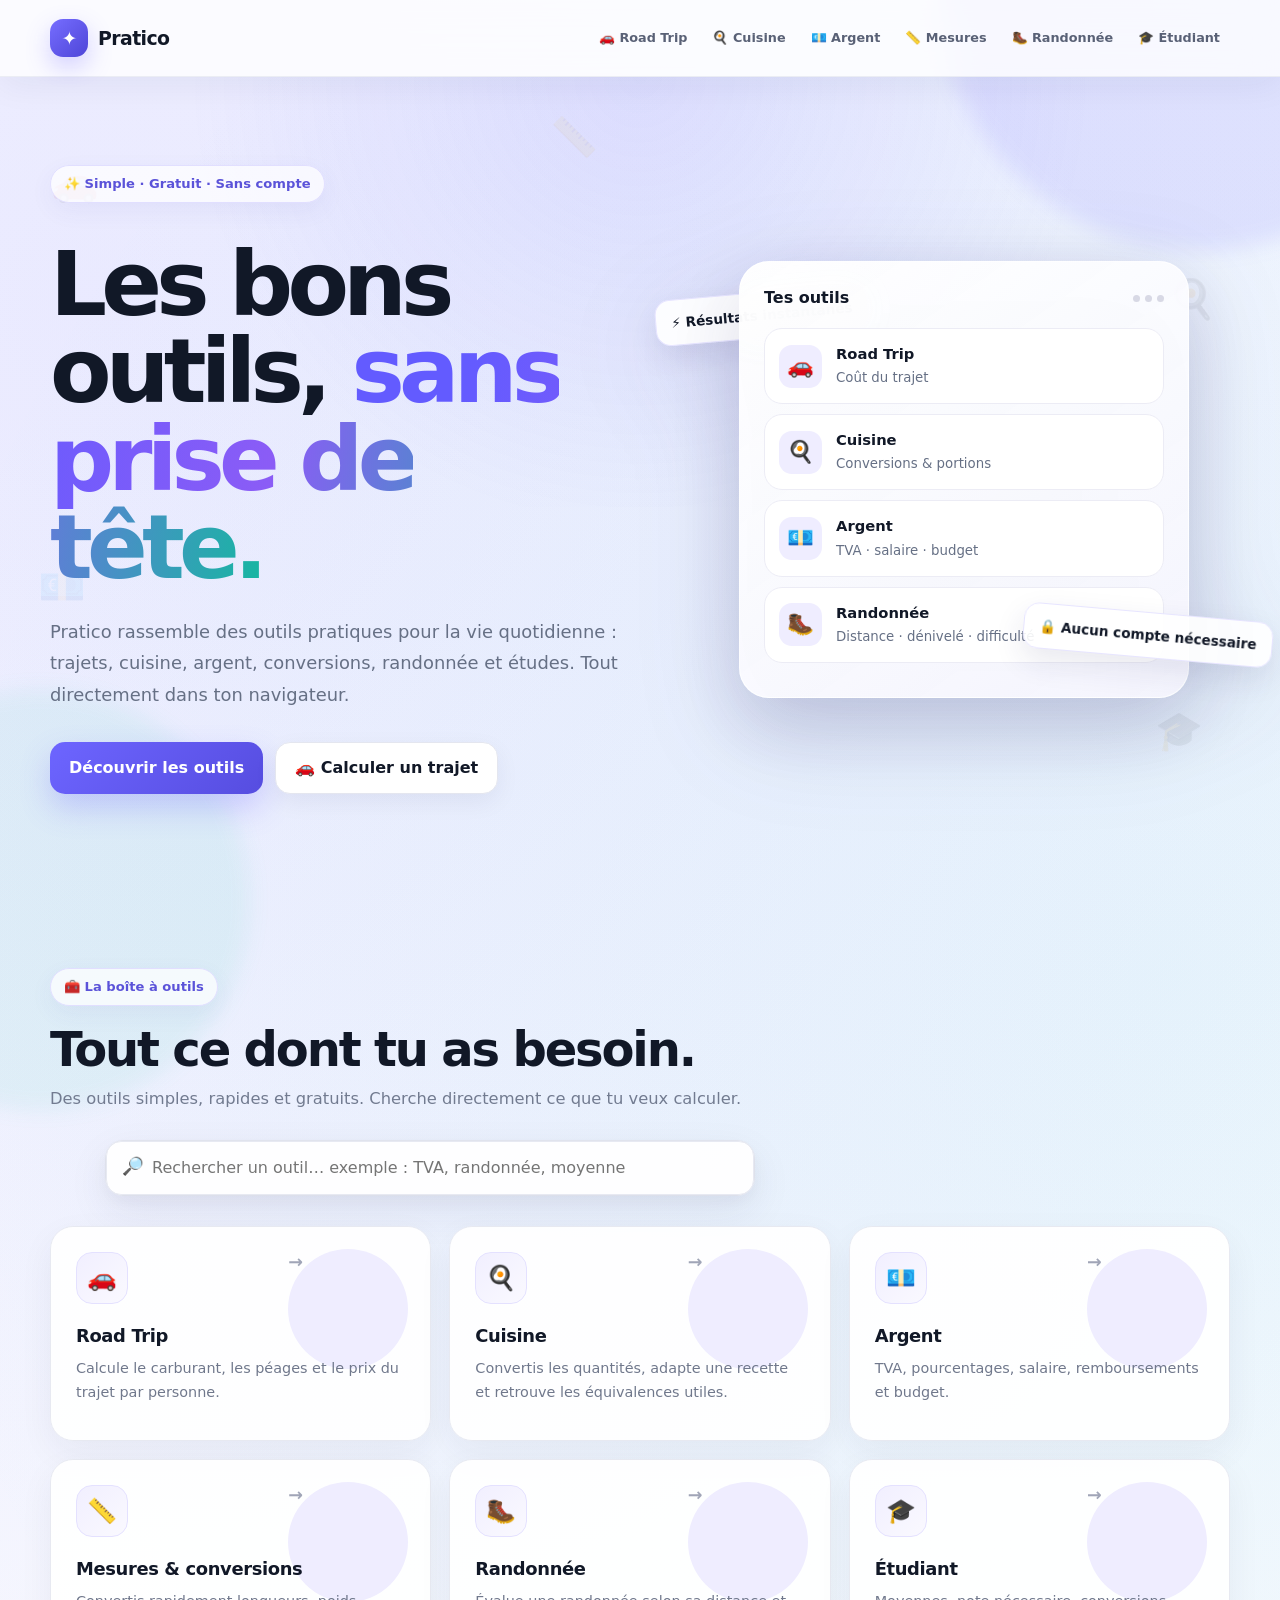
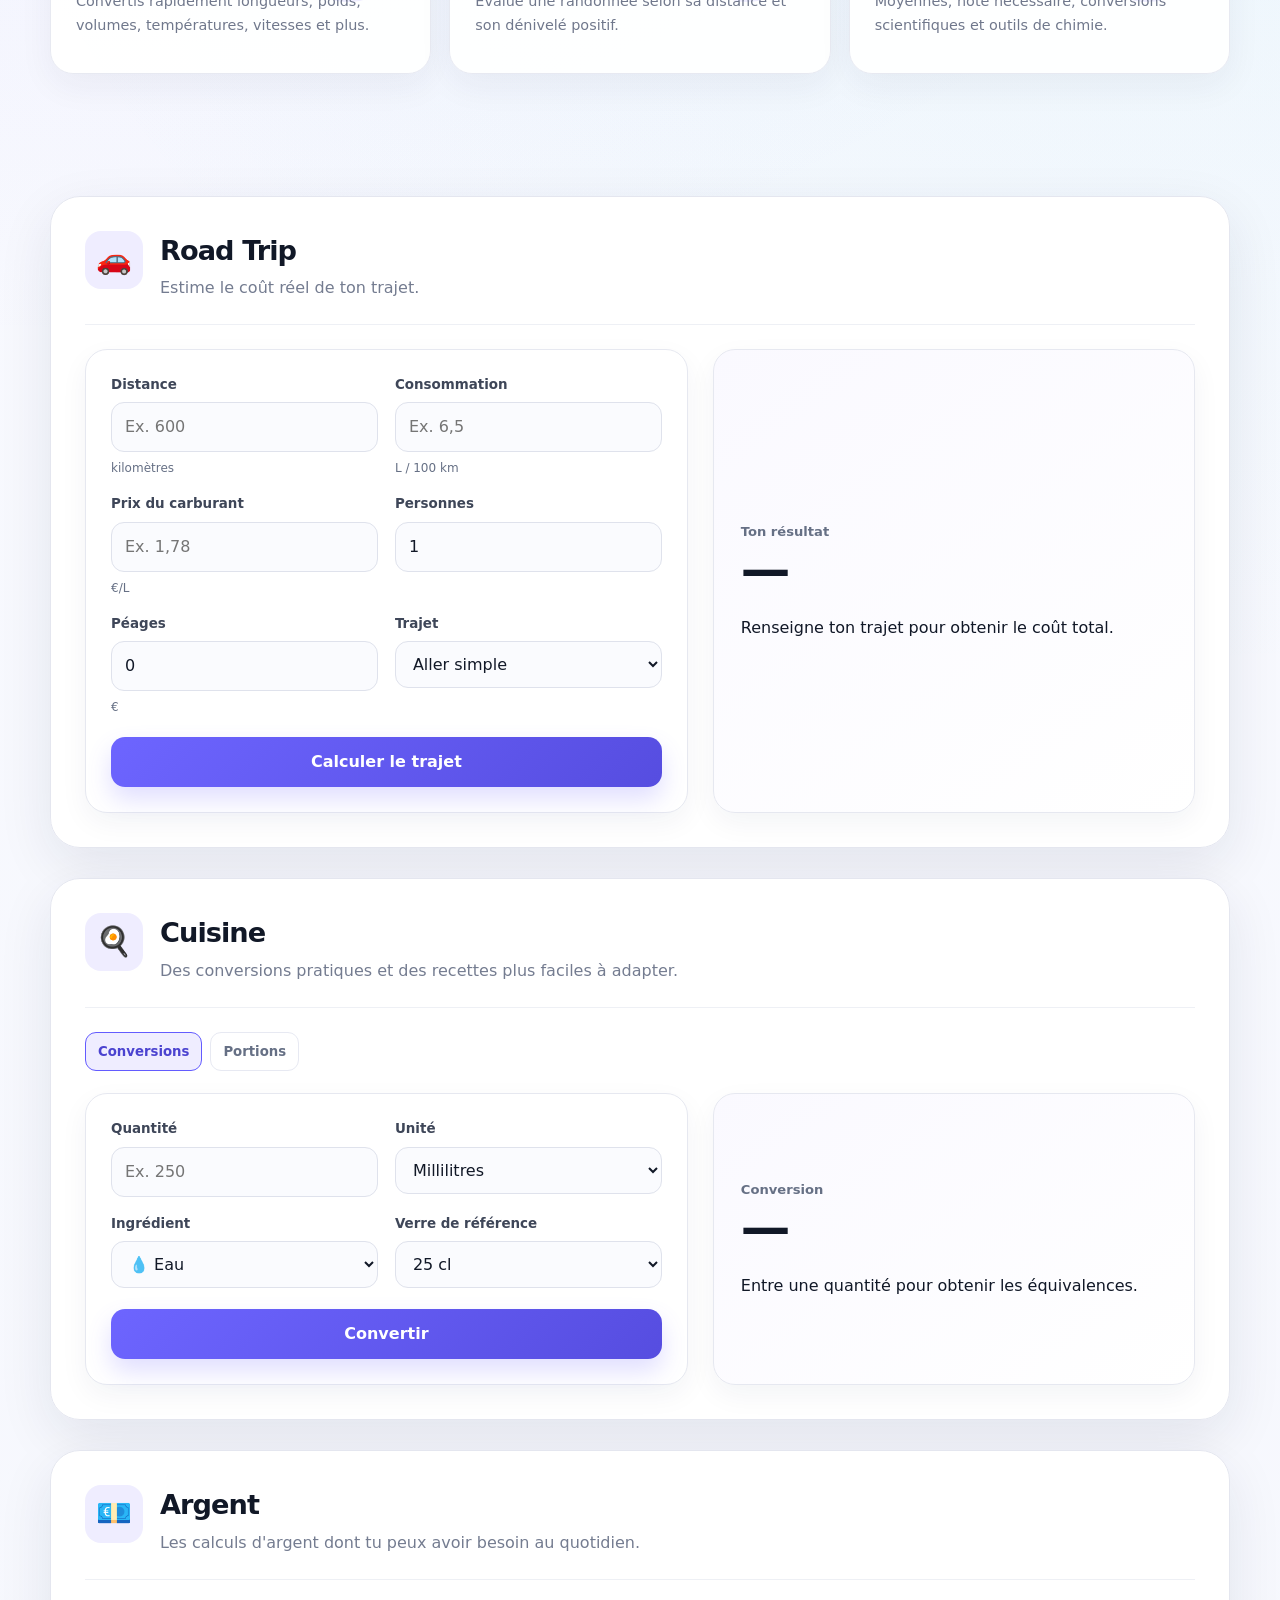
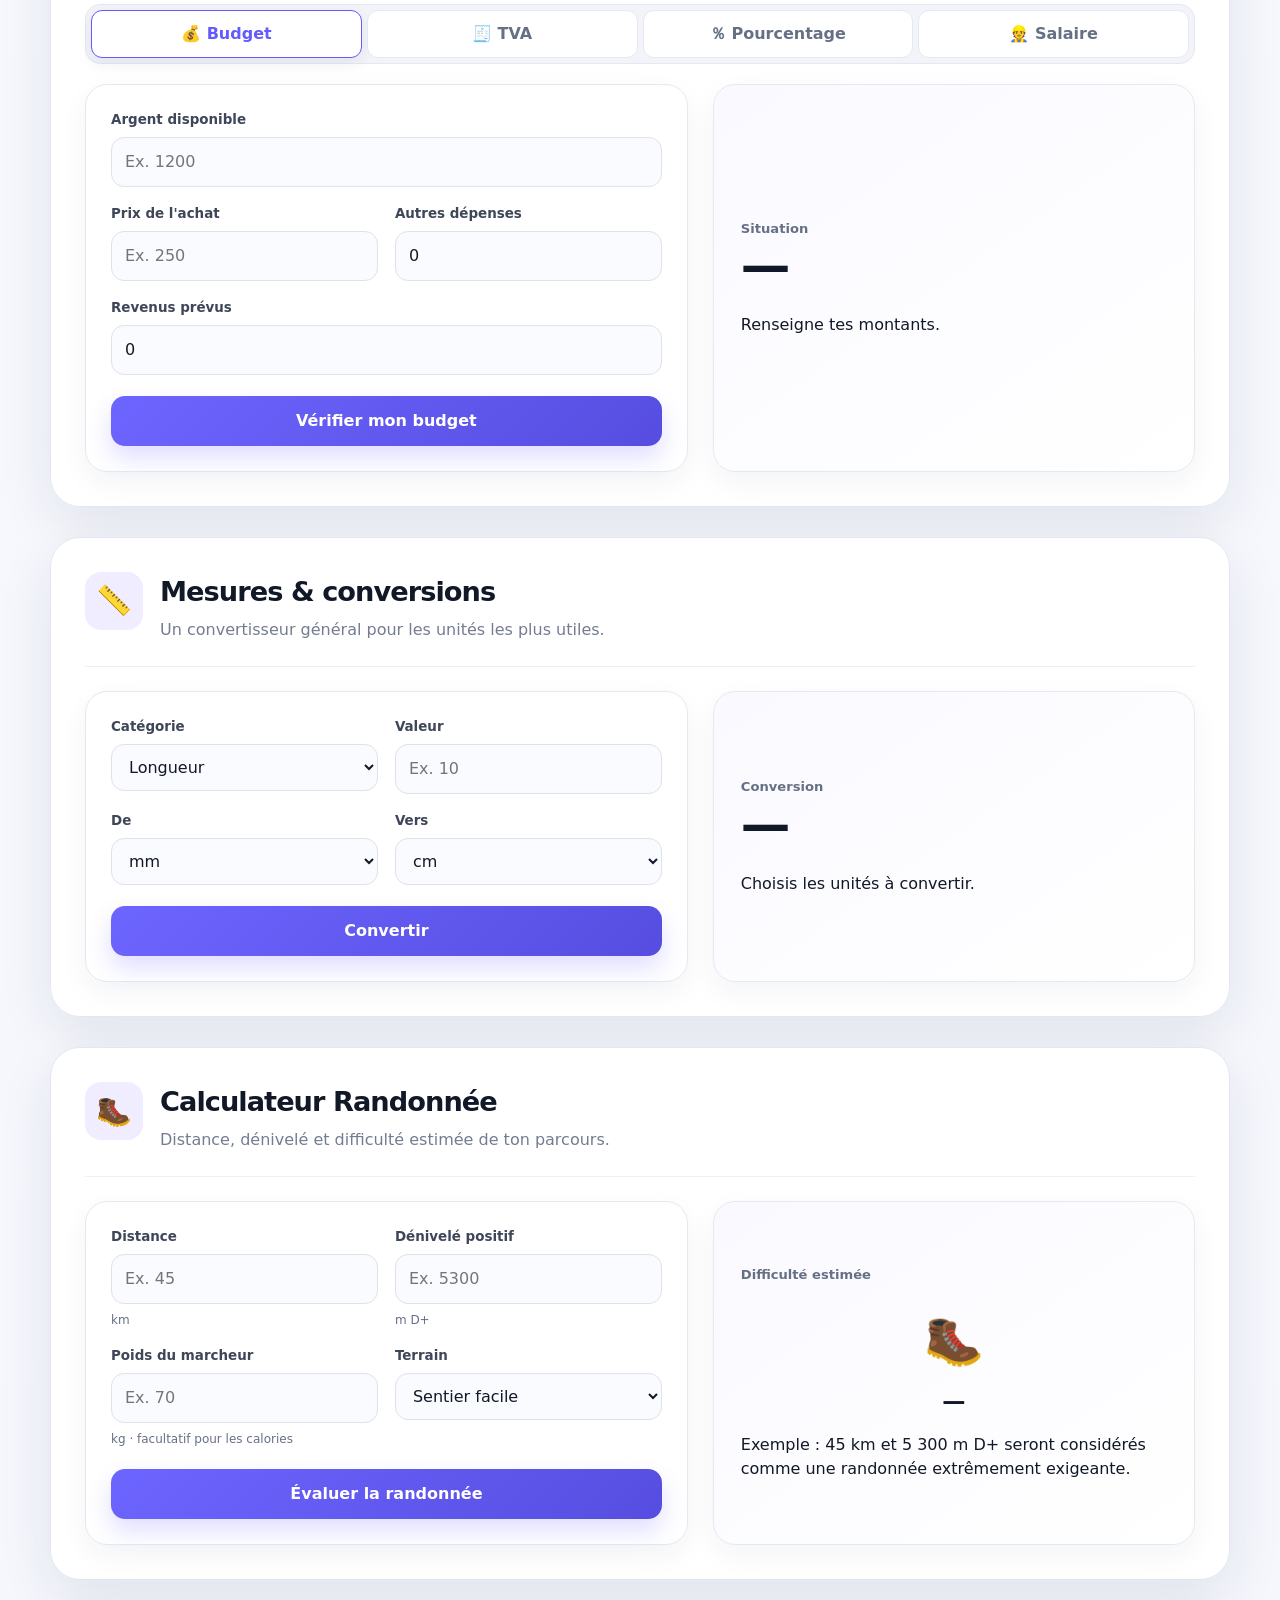
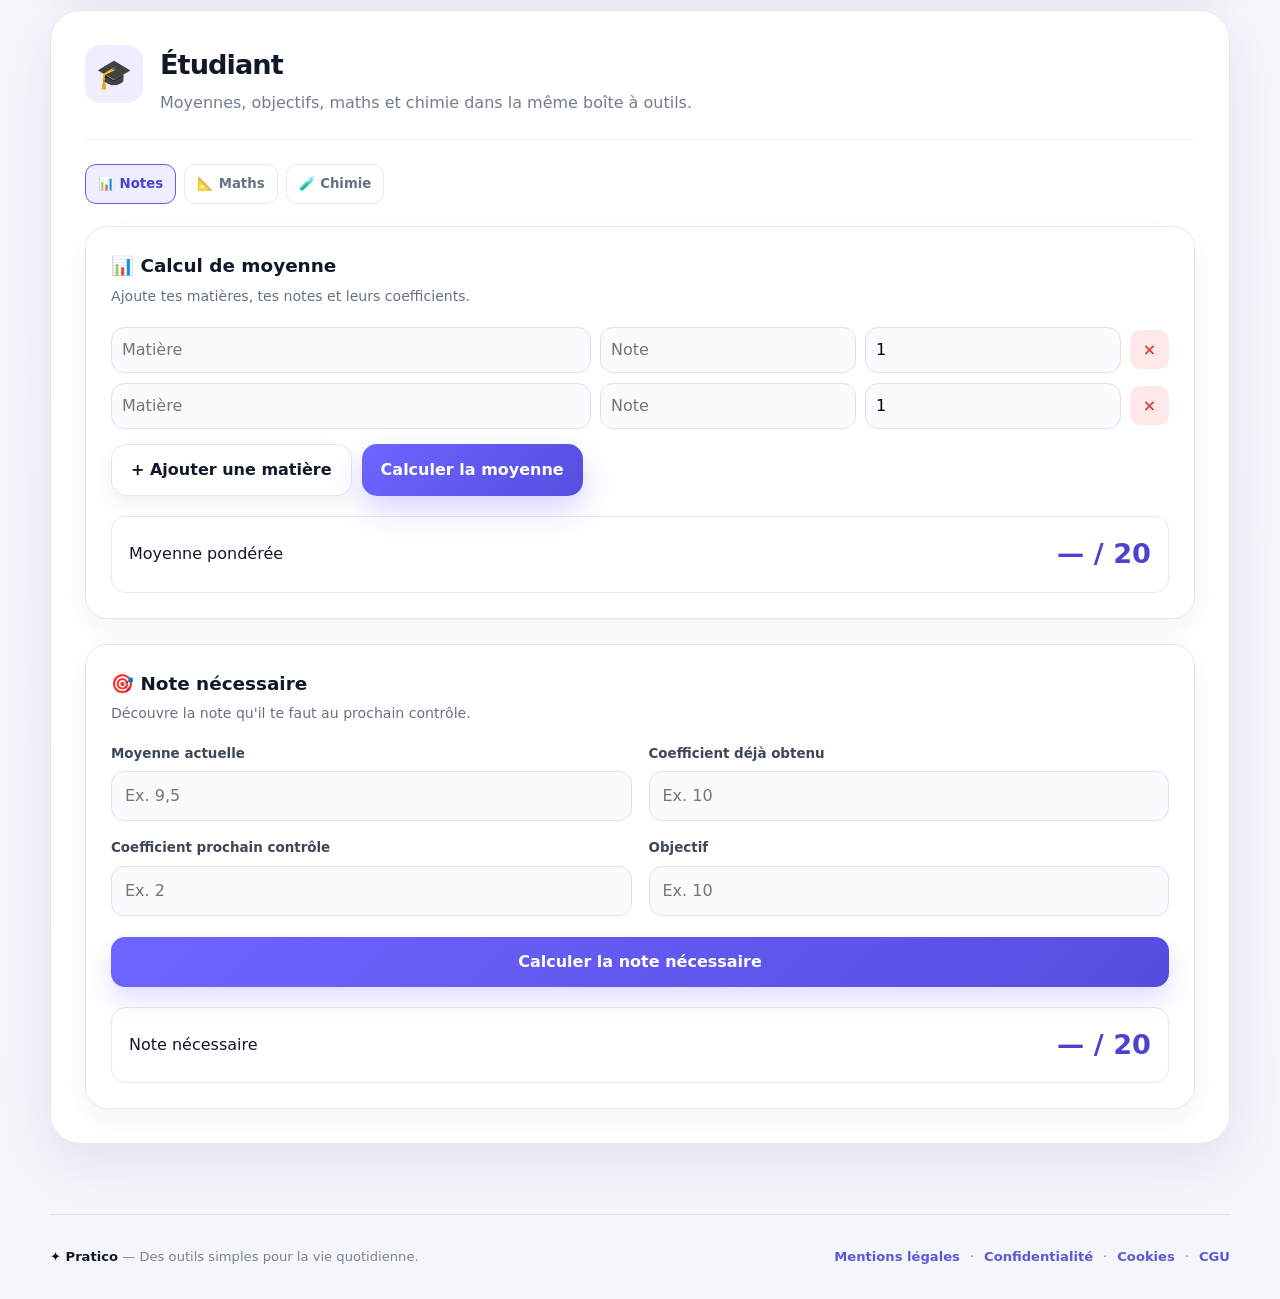
==== commit b6bb4e8d: "Update index.html" ====
--- a/index.html
+++ b/index.html
@@ -1,9 +1,18 @@
+
+
 <!DOCTYPE html>
 <html lang="fr">
 <head>
- <meta name="google-adsense-account" content="ca-pub-6914055144338498">
-<meta charset="UTF-8"> 
+
+<meta name="google-adsense-account" content="ca-pub-6914055144338498">
+
+<script async src="https://pagead2.googlesyndication.com/pagead/js/adsbygoogle.js?client=ca-pub-6914055144338498"
+     crossorigin="anonymous"></script>
+
+<meta charset="UTF-8">
 <meta name="viewport" content="width=device-width, initial-scale=1.0">
+
+<link rel="canonical" href="https://pratico.eu/">
 
 <title>Pratico — Des outils simples pour la vie quotidienne</title>
 
@@ -1069,6 +1078,179 @@
         transition-duration:.01ms!important;
     }
 }
+
+
+/* =========================
+   PRATICO — DESIGN REFONTE 2026
+   Overrides visuels : la logique HTML/JS existante est conservée.
+   ========================= */
+:root{
+  --bg:#f5f7ff;
+  --surface:#ffffff;
+  --surface-soft:#f8f9ff;
+  --text:#111827;
+  --text-soft:#667085;
+  --primary:#635bff;
+  --primary-dark:#4b43d0;
+  --primary-light:#efedff;
+  --border:#e7e9f2;
+  --shadow:0 18px 55px rgba(25,28,70,.09);
+  --shadow-hover:0 28px 70px rgba(38,32,110,.16);
+  --radius:24px;
+}
+
+body{
+  background:
+    radial-gradient(circle at 8% 5%,rgba(99,91,255,.10),transparent 28%),
+    radial-gradient(circle at 92% 16%,rgba(38,198,218,.08),transparent 25%),
+    linear-gradient(180deg,#f9faff 0%,#f4f6fc 100%);
+}
+
+body::before{width:520px;height:520px;top:-270px;right:-180px;background:rgba(99,91,255,.12);filter:blur(10px)}
+body::after{width:420px;height:420px;bottom:-210px;left:-170px;background:rgba(45,196,160,.08);filter:blur(10px)}
+
+.navbar{
+  background:rgba(255,255,255,.78);
+  border-bottom:1px solid rgba(231,233,242,.8);
+  box-shadow:0 8px 35px rgba(23,29,65,.06);
+  backdrop-filter:blur(18px);
+  -webkit-backdrop-filter:blur(18px);
+}
+.nav-inner{min-height:76px}
+.logo{font-size:1.18rem;font-weight:850;letter-spacing:-.03em}
+.logo-mark{
+  width:38px;height:38px;border-radius:13px;
+  display:grid;place-items:center;
+  color:#fff;
+  background:linear-gradient(135deg,#766dff,#4e46d8);
+  box-shadow:0 10px 25px rgba(99,91,255,.28);
+}
+.nav-link{border-radius:12px;font-weight:700;color:#596176;transition:.22s ease}
+.nav-link:hover,.nav-link:focus-visible{background:#f0efff;color:var(--primary);transform:translateY(-1px)}
+
+.hero{position:relative;padding-top:88px;padding-bottom:82px}
+.hero::before{
+  content:"";position:absolute;inset:0 0 auto 0;height:430px;z-index:-1;pointer-events:none;
+  background:radial-gradient(circle at 50% 0%,rgba(99,91,255,.12),transparent 62%);
+}
+.hero-content{max-width:690px}
+.eyebrow{
+  display:inline-flex;align-items:center;gap:7px;
+  padding:8px 13px;border:1px solid #e1dfff;border-radius:999px;
+  background:rgba(255,255,255,.72);color:#5b53d9;font-size:.82rem;font-weight:800;
+  box-shadow:0 8px 25px rgba(70,63,170,.06)
+}
+.hero h1{font-size:clamp(3.2rem,7vw,5.8rem);line-height:.98;letter-spacing:-.065em;margin-top:20px;max-width:760px}
+.gradient-text{background:linear-gradient(100deg,#635bff 15%,#8b5cf6 55%,#16b7a1 100%);-webkit-background-clip:text;background-clip:text;color:transparent}
+.hero-description{font-size:1.12rem;line-height:1.75;max-width:650px;color:#667085;margin-top:24px}
+.hero-actions{gap:12px;margin-top:32px}
+.btn{border-radius:15px;padding:13px 19px;font-weight:800;transition:.22s ease}
+.btn-primary{background:linear-gradient(135deg,#6d65ff,#564de0);box-shadow:0 14px 30px rgba(99,91,255,.25)}
+.btn-primary:hover{transform:translateY(-2px);box-shadow:0 18px 36px rgba(99,91,255,.32)}
+.btn-secondary{background:#fff;border:1px solid #e4e6ef;box-shadow:0 8px 24px rgba(20,25,60,.06)}
+.btn-secondary:hover{transform:translateY(-2px);border-color:#cbc8ff;background:#fafaff}
+
+.hero-visual{filter:drop-shadow(0 25px 50px rgba(40,35,110,.12))}
+.dashboard-card{
+  border:1px solid rgba(255,255,255,.8)!important;
+  background:linear-gradient(145deg,rgba(255,255,255,.96),rgba(246,246,255,.92))!important;
+  box-shadow:0 28px 70px rgba(37,32,100,.14)!important;
+  border-radius:30px!important;
+  padding:24px!important;
+}
+.dashboard-header{margin-bottom:18px}
+.dashboard-title{font-size:1rem!important;font-weight:850!important}
+.dashboard-dots span{background:#d8d9e5!important}
+.mini-tool{border:1px solid #ececf5!important;background:#fff!important;border-radius:18px!important;padding:14px!important;transition:.22s ease}
+.mini-tool:hover{transform:translateX(4px);box-shadow:0 10px 25px rgba(30,35,80,.07)}
+.mini-icon{border-radius:13px!important}
+.floating-badge{border:1px solid #e7e5ff!important;background:rgba(255,255,255,.9)!important;box-shadow:0 12px 30px rgba(40,35,100,.10)!important;font-weight:800!important}
+
+.section{padding:92px 0}
+.section-heading h2{font-size:clamp(2rem,4vw,3rem);letter-spacing:-.045em}
+.section-heading>p{font-size:1.02rem;color:#727b90}
+.search-box{
+  max-width:650px;margin:28px auto 0;
+  border:1px solid #e2e5ef!important;background:rgba(255,255,255,.92)!important;
+  box-shadow:0 15px 40px rgba(35,40,85,.08)!important;border-radius:18px!important;
+}
+.search-box:focus-within{border-color:#aaa5ff!important;box-shadow:0 16px 42px rgba(99,91,255,.12)!important}
+.search-box input{background:transparent!important}
+
+.tool-grid{gap:18px!important}
+.tool-card{
+  position:relative;overflow:hidden;
+  border:1px solid #e7e9f1!important;
+  background:rgba(255,255,255,.92)!important;
+  border-radius:23px!important;
+  padding:25px!important;
+  box-shadow:0 12px 35px rgba(30,35,80,.055)!important;
+  transition:transform .25s ease,box-shadow .25s ease,border-color .25s ease!important;
+}
+.tool-card::after{content:"→";position:absolute;right:22px;top:22px;color:#a0a5b7;font-size:1.1rem;font-weight:900;transition:.22s ease}
+.tool-card:hover{transform:translateY(-7px)!important;box-shadow:var(--shadow-hover)!important;border-color:#d8d5ff!important}
+.tool-card:hover::after{color:var(--primary);transform:translateX(4px)}
+.tool-icon{width:52px!important;height:52px!important;border-radius:16px!important;display:grid;place-items:center!important;font-size:1.5rem!important;background:linear-gradient(135deg,#f1efff,#faf9ff)!important;border:1px solid #e4e1ff!important;box-shadow:none!important}
+.tool-card h3{font-size:1.12rem!important;margin-top:18px!important;letter-spacing:-.02em}
+.tool-card p{color:#70788c!important;line-height:1.65!important}
+
+.tool-section{
+  position:relative;
+  width:min(100% - 32px,var(--max-width));
+  margin:30px auto!important;
+  border:1px solid #e4e6ef!important;
+  border-radius:30px!important;
+  background:rgba(255,255,255,.94)!important;
+  box-shadow:var(--shadow)!important;
+  padding:34px!important;
+}
+.tool-section-header{padding-bottom:24px!important;border-bottom:1px solid #eef0f5!important;margin-bottom:24px!important}
+.tool-section-icon{border-radius:16px!important;box-shadow:none!important}
+.tool-section h2{font-size:1.7rem;letter-spacing:-.035em}
+.tool-section-header p{color:#747c90!important}
+.form-card,.result-card,.student-card{
+  border:1px solid #e6e8f0!important;
+  border-radius:22px!important;
+  background:#fff!important;
+  box-shadow:0 10px 28px rgba(25,30,70,.05)!important;
+}
+.field input,.field select,.subject-row input,.subject-row select{
+  border:1px solid #dfe2ec!important;background:#fafbfe!important;border-radius:13px!important;
+  transition:.2s ease!important;
+}
+.field input:focus,.field select:focus,.subject-row input:focus,.subject-row select:focus{border-color:#aaa5ff!important;box-shadow:0 0 0 4px rgba(99,91,255,.10)!important;background:#fff!important;outline:none}
+.calculate-btn,.primary-btn{border-radius:14px!important;background:linear-gradient(135deg,#6d65ff,#564de0)!important;box-shadow:0 12px 25px rgba(99,91,255,.20)!important;font-weight:800!important}
+.result-card{background:linear-gradient(145deg,#faf9ff,#fff)!important}
+.result-main{letter-spacing:-.045em!important}
+
+.subtool-tabs,.money-tabs{background:#f3f4f9!important;border:1px solid #e6e8ef!important;border-radius:15px!important;padding:5px!important;gap:5px!important}
+.subtool-tab,.money-tab{border-radius:11px!important;font-weight:750!important}
+.subtool-tab.active,.money-tab.active{background:#fff!important;color:var(--primary)!important;box-shadow:0 5px 16px rgba(30,35,75,.08)!important}
+
+footer{margin-top:70px!important;padding:32px 0!important;border-top:1px solid #e3e5ed!important;color:#7b8395!important}
+footer a{color:#5e57d8!important;font-weight:700}
+
+@media(max-width:800px){
+  .nav-inner{padding:0 16px;min-height:68px}
+  .nav-links{gap:4px;overflow-x:auto;scrollbar-width:none}
+  .nav-links::-webkit-scrollbar{display:none}
+  .nav-link{white-space:nowrap;padding:8px 10px;font-size:.82rem}
+  .hero{padding-top:58px;padding-bottom:55px}
+  .hero h1{font-size:clamp(2.8rem,13vw,4.3rem)}
+  .hero-description{font-size:1rem}
+  .hero-visual{margin-top:36px}
+  .tool-section{width:min(100% - 20px,var(--max-width));padding:22px 16px!important;border-radius:23px!important}
+}
+
+@media(max-width:520px){
+  .hero-actions{flex-direction:column;align-items:stretch}
+  .btn{text-align:center}
+  .dashboard-card{padding:18px!important;border-radius:24px!important}
+  .section{padding:65px 0}
+  .tool-grid{grid-template-columns:1fr!important}
+  .tool-card{padding:21px!important}
+}
+
 </style>
 </head>
 
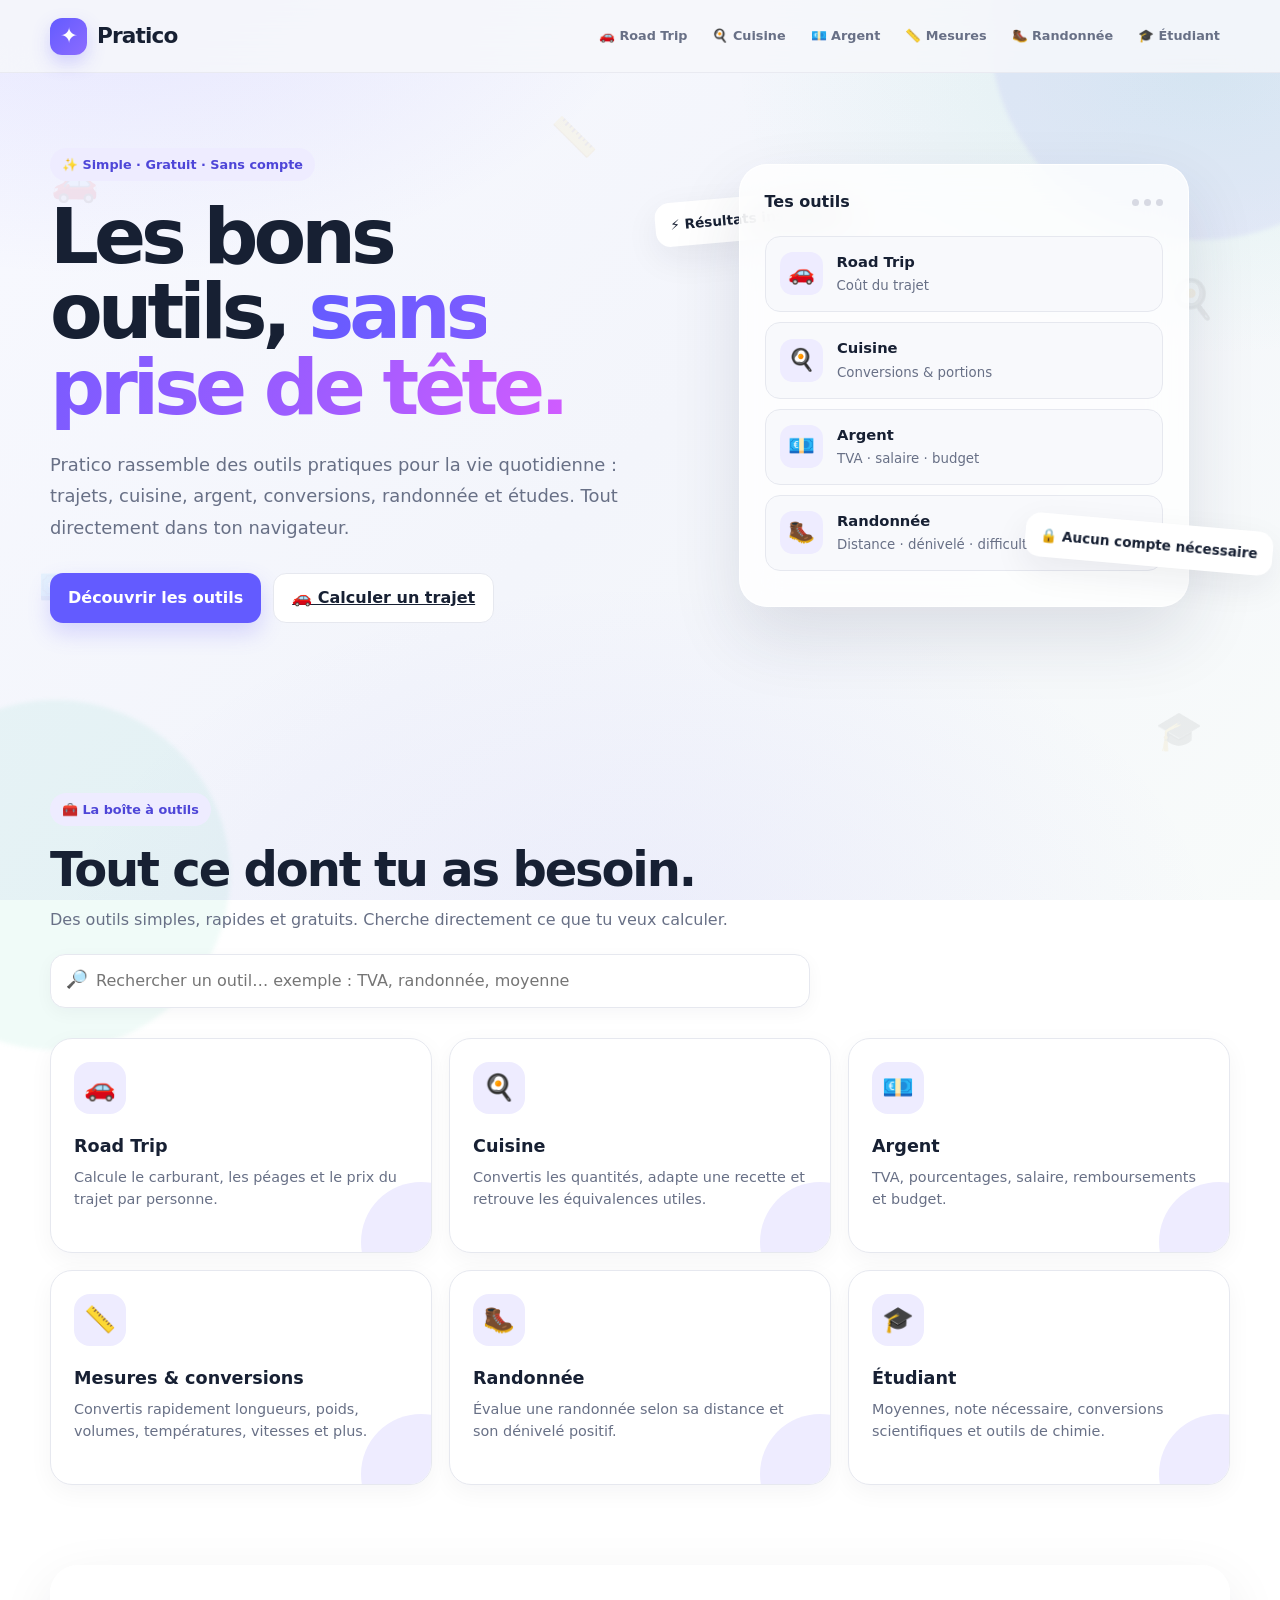
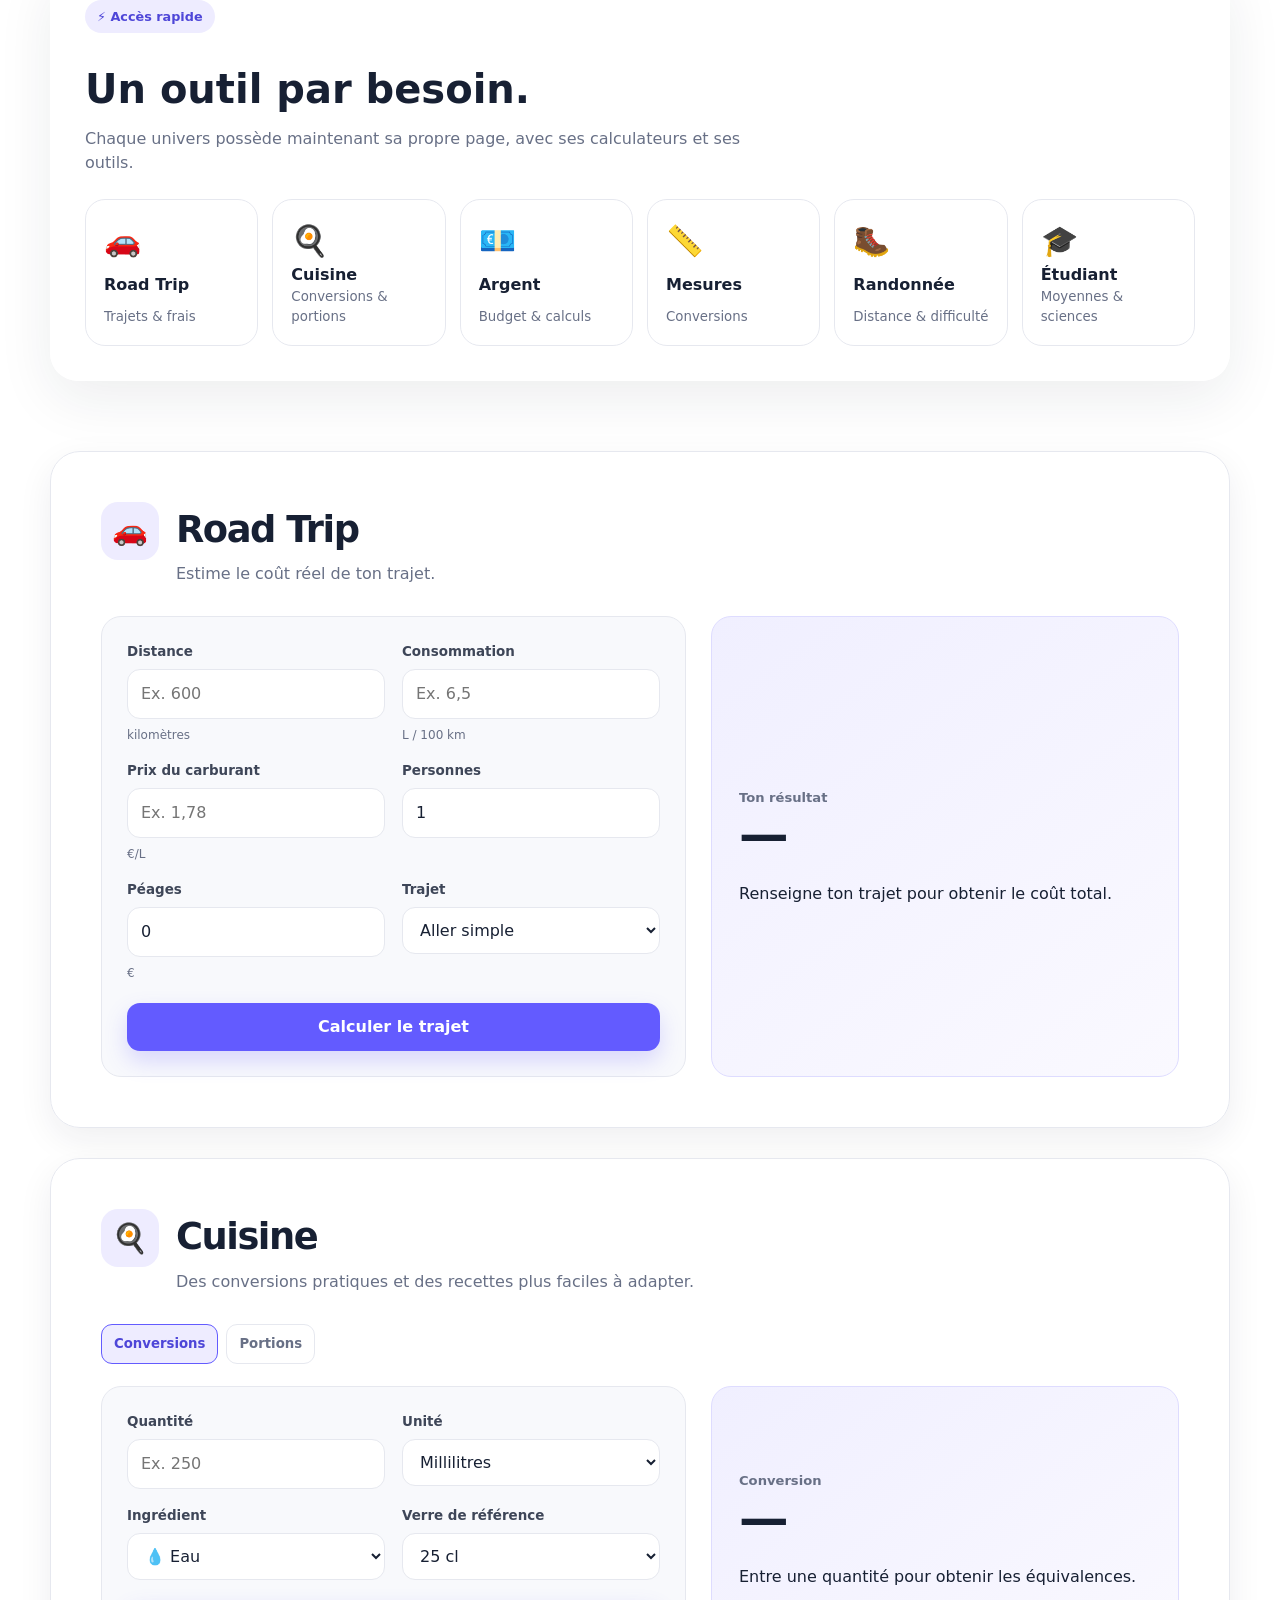
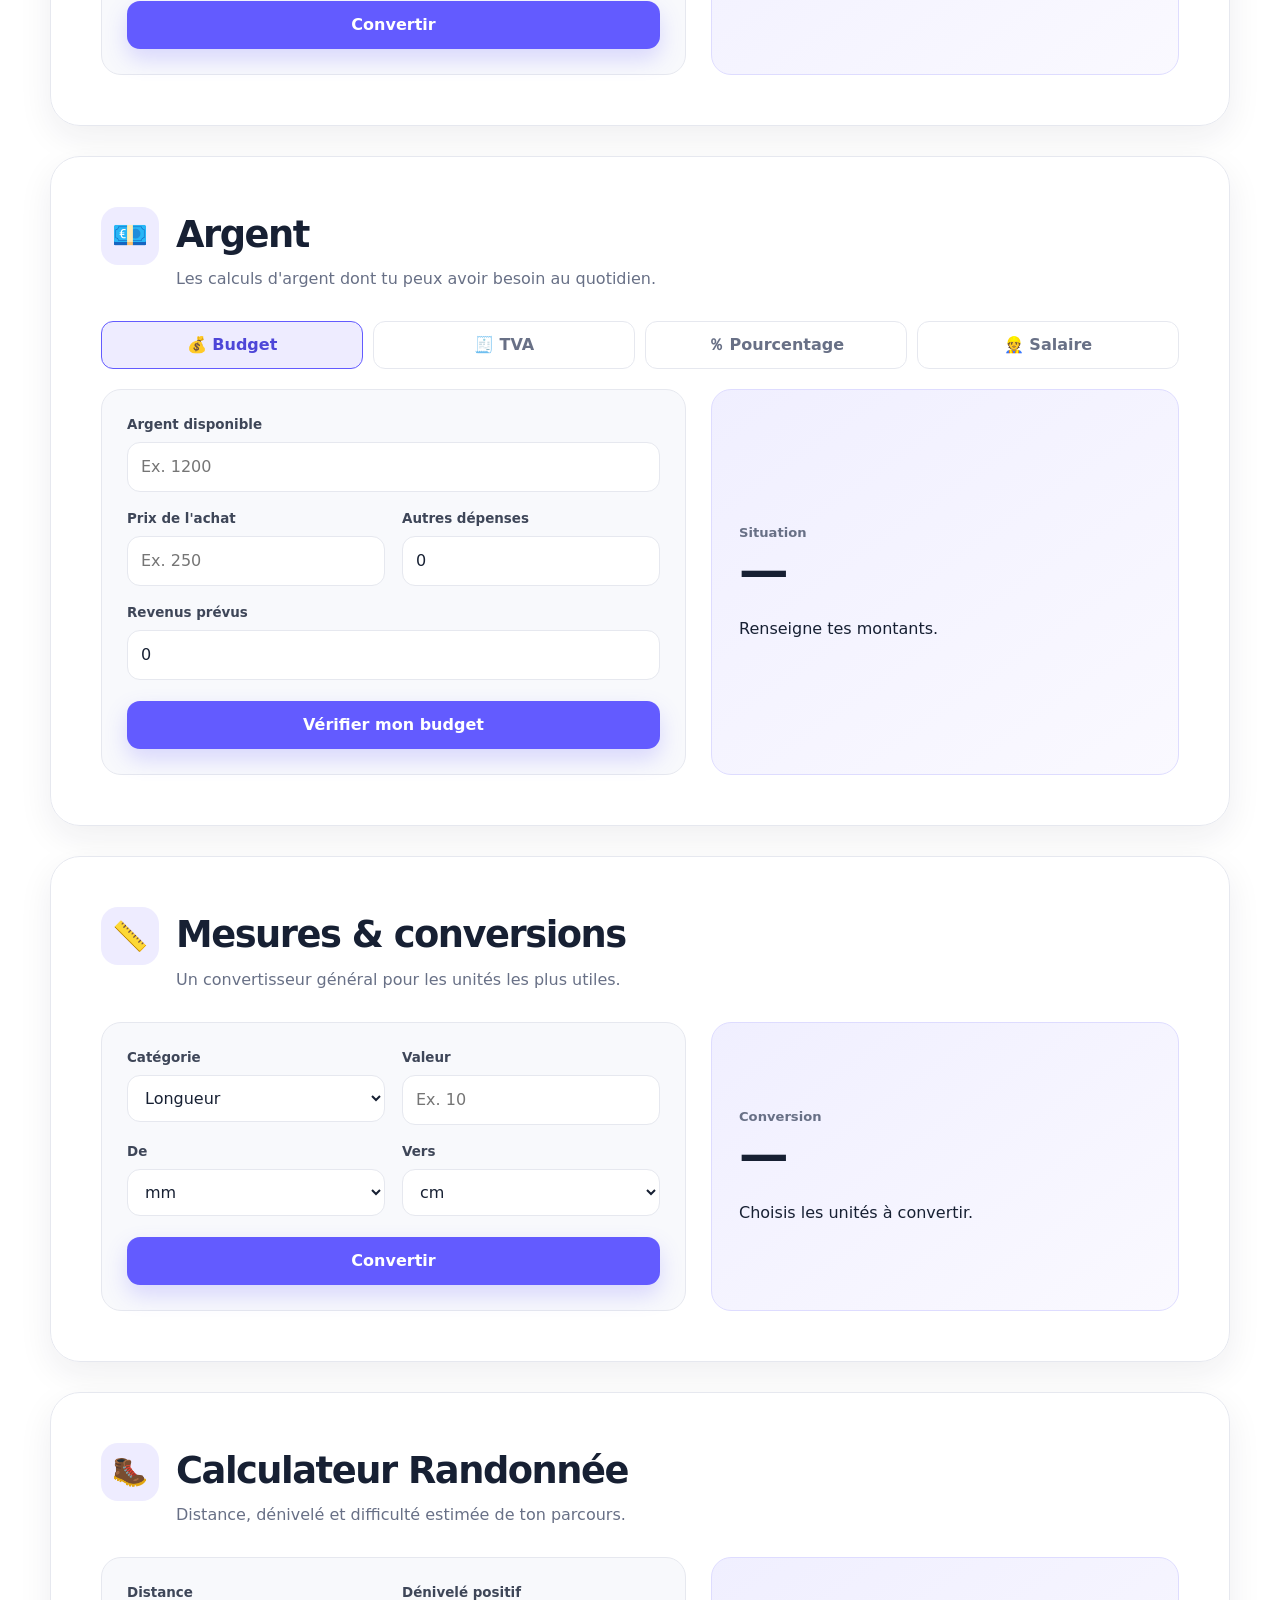
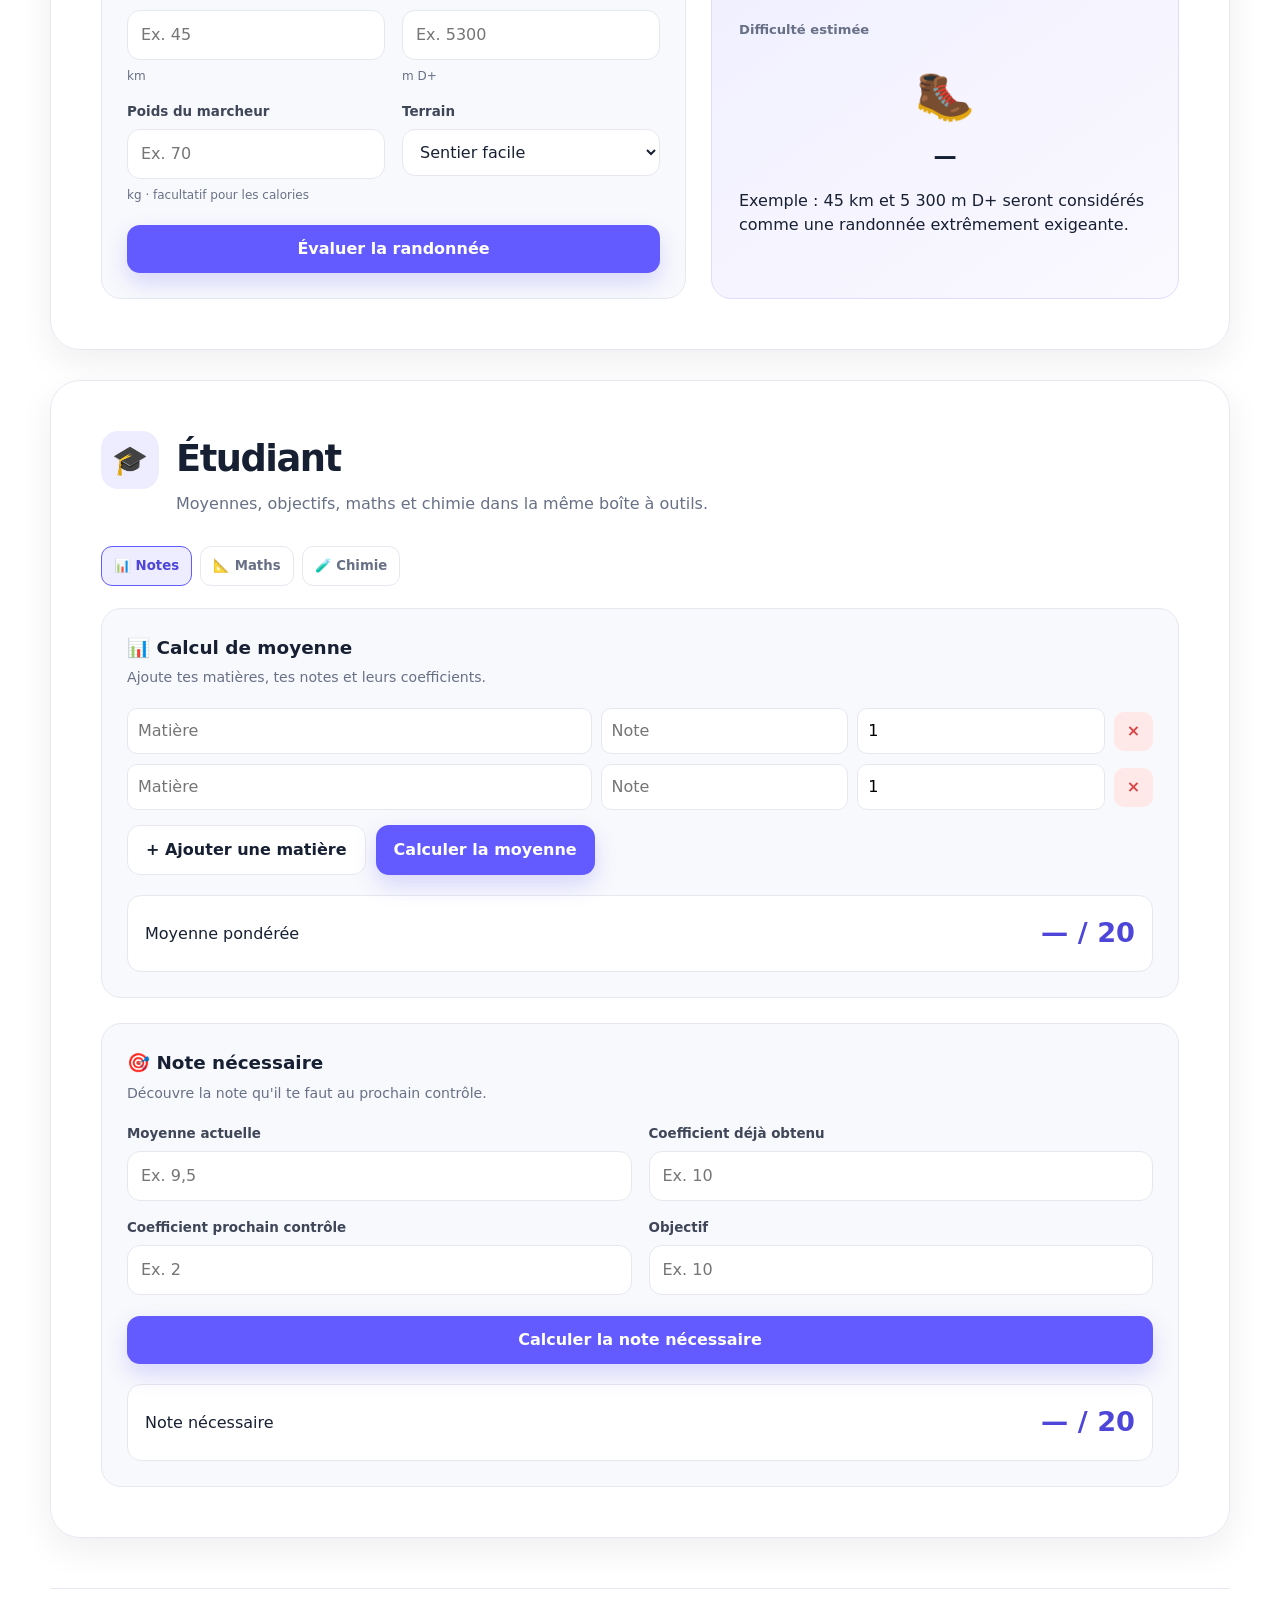
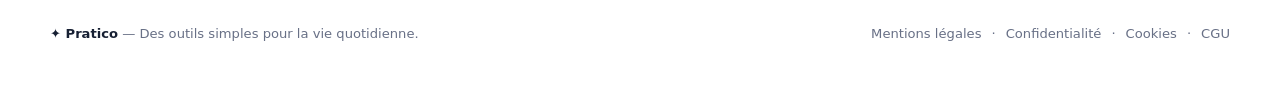
==== commit eb150522: "Update index.html" ====
--- a/index.html
+++ b/index.html
@@ -1,4 +1,3 @@
-
 
 <!DOCTYPE html>
 <html lang="fr">
@@ -1079,176 +1078,72 @@
     }
 }
 
-
-/* =========================
-   PRATICO — DESIGN REFONTE 2026
-   Overrides visuels : la logique HTML/JS existante est conservée.
-   ========================= */
-:root{
-  --bg:#f5f7ff;
-  --surface:#ffffff;
-  --surface-soft:#f8f9ff;
-  --text:#111827;
-  --text-soft:#667085;
-  --primary:#635bff;
-  --primary-dark:#4b43d0;
-  --primary-light:#efedff;
-  --border:#e7e9f2;
-  --shadow:0 18px 55px rgba(25,28,70,.09);
-  --shadow-hover:0 28px 70px rgba(38,32,110,.16);
-  --radius:24px;
-}
-
+/* ===== Practico V2 : accueil connecté aux pages ===== */
 body{
-  background:
-    radial-gradient(circle at 8% 5%,rgba(99,91,255,.10),transparent 28%),
-    radial-gradient(circle at 92% 16%,rgba(38,198,218,.08),transparent 25%),
-    linear-gradient(180deg,#f9faff 0%,#f4f6fc 100%);
-}
-
-body::before{width:520px;height:520px;top:-270px;right:-180px;background:rgba(99,91,255,.12);filter:blur(10px)}
-body::after{width:420px;height:420px;bottom:-210px;left:-170px;background:rgba(45,196,160,.08);filter:blur(10px)}
-
-.navbar{
-  background:rgba(255,255,255,.78);
-  border-bottom:1px solid rgba(231,233,242,.8);
-  box-shadow:0 8px 35px rgba(23,29,65,.06);
-  backdrop-filter:blur(18px);
-  -webkit-backdrop-filter:blur(18px);
-}
-.nav-inner{min-height:76px}
-.logo{font-size:1.18rem;font-weight:850;letter-spacing:-.03em}
-.logo-mark{
-  width:38px;height:38px;border-radius:13px;
-  display:grid;place-items:center;
-  color:#fff;
-  background:linear-gradient(135deg,#766dff,#4e46d8);
-  box-shadow:0 10px 25px rgba(99,91,255,.28);
-}
-.nav-link{border-radius:12px;font-weight:700;color:#596176;transition:.22s ease}
-.nav-link:hover,.nav-link:focus-visible{background:#f0efff;color:var(--primary);transform:translateY(-1px)}
-
-.hero{position:relative;padding-top:88px;padding-bottom:82px}
-.hero::before{
-  content:"";position:absolute;inset:0 0 auto 0;height:430px;z-index:-1;pointer-events:none;
-  background:radial-gradient(circle at 50% 0%,rgba(99,91,255,.12),transparent 62%);
-}
-.hero-content{max-width:690px}
-.eyebrow{
-  display:inline-flex;align-items:center;gap:7px;
-  padding:8px 13px;border:1px solid #e1dfff;border-radius:999px;
-  background:rgba(255,255,255,.72);color:#5b53d9;font-size:.82rem;font-weight:800;
-  box-shadow:0 8px 25px rgba(70,63,170,.06)
-}
-.hero h1{font-size:clamp(3.2rem,7vw,5.8rem);line-height:.98;letter-spacing:-.065em;margin-top:20px;max-width:760px}
-.gradient-text{background:linear-gradient(100deg,#635bff 15%,#8b5cf6 55%,#16b7a1 100%);-webkit-background-clip:text;background-clip:text;color:transparent}
-.hero-description{font-size:1.12rem;line-height:1.75;max-width:650px;color:#667085;margin-top:24px}
-.hero-actions{gap:12px;margin-top:32px}
-.btn{border-radius:15px;padding:13px 19px;font-weight:800;transition:.22s ease}
-.btn-primary{background:linear-gradient(135deg,#6d65ff,#564de0);box-shadow:0 14px 30px rgba(99,91,255,.25)}
-.btn-primary:hover{transform:translateY(-2px);box-shadow:0 18px 36px rgba(99,91,255,.32)}
-.btn-secondary{background:#fff;border:1px solid #e4e6ef;box-shadow:0 8px 24px rgba(20,25,60,.06)}
-.btn-secondary:hover{transform:translateY(-2px);border-color:#cbc8ff;background:#fafaff}
-
-.hero-visual{filter:drop-shadow(0 25px 50px rgba(40,35,110,.12))}
-.dashboard-card{
-  border:1px solid rgba(255,255,255,.8)!important;
-  background:linear-gradient(145deg,rgba(255,255,255,.96),rgba(246,246,255,.92))!important;
-  box-shadow:0 28px 70px rgba(37,32,100,.14)!important;
-  border-radius:30px!important;
-  padding:24px!important;
-}
-.dashboard-header{margin-bottom:18px}
-.dashboard-title{font-size:1rem!important;font-weight:850!important}
-.dashboard-dots span{background:#d8d9e5!important}
-.mini-tool{border:1px solid #ececf5!important;background:#fff!important;border-radius:18px!important;padding:14px!important;transition:.22s ease}
-.mini-tool:hover{transform:translateX(4px);box-shadow:0 10px 25px rgba(30,35,80,.07)}
-.mini-icon{border-radius:13px!important}
-.floating-badge{border:1px solid #e7e5ff!important;background:rgba(255,255,255,.9)!important;box-shadow:0 12px 30px rgba(40,35,100,.10)!important;font-weight:800!important}
-
-.section{padding:92px 0}
-.section-heading h2{font-size:clamp(2rem,4vw,3rem);letter-spacing:-.045em}
-.section-heading>p{font-size:1.02rem;color:#727b90}
-.search-box{
-  max-width:650px;margin:28px auto 0;
-  border:1px solid #e2e5ef!important;background:rgba(255,255,255,.92)!important;
-  box-shadow:0 15px 40px rgba(35,40,85,.08)!important;border-radius:18px!important;
-}
-.search-box:focus-within{border-color:#aaa5ff!important;box-shadow:0 16px 42px rgba(99,91,255,.12)!important}
-.search-box input{background:transparent!important}
-
-.tool-grid{gap:18px!important}
+    background:
+      radial-gradient(900px 520px at 8% -5%, rgba(99,91,255,.13), transparent 62%),
+      radial-gradient(760px 460px at 94% 8%, rgba(42,196,150,.10), transparent 62%),
+      radial-gradient(900px 560px at 50% 105%, rgba(99,91,255,.07), transparent 65%),
+      linear-gradient(135deg,#f8f9ff 0%,#f3f5fb 50%,#f8fbfa 100%);
+    background-attachment:fixed;
+}
+.nav-link{
+    text-decoration:none;
+}
 .tool-card{
-  position:relative;overflow:hidden;
-  border:1px solid #e7e9f1!important;
-  background:rgba(255,255,255,.92)!important;
-  border-radius:23px!important;
-  padding:25px!important;
-  box-shadow:0 12px 35px rgba(30,35,80,.055)!important;
-  transition:transform .25s ease,box-shadow .25s ease,border-color .25s ease!important;
-}
-.tool-card::after{content:"→";position:absolute;right:22px;top:22px;color:#a0a5b7;font-size:1.1rem;font-weight:900;transition:.22s ease}
-.tool-card:hover{transform:translateY(-7px)!important;box-shadow:var(--shadow-hover)!important;border-color:#d8d5ff!important}
-.tool-card:hover::after{color:var(--primary);transform:translateX(4px)}
-.tool-icon{width:52px!important;height:52px!important;border-radius:16px!important;display:grid;place-items:center!important;font-size:1.5rem!important;background:linear-gradient(135deg,#f1efff,#faf9ff)!important;border:1px solid #e4e1ff!important;box-shadow:none!important}
-.tool-card h3{font-size:1.12rem!important;margin-top:18px!important;letter-spacing:-.02em}
-.tool-card p{color:#70788c!important;line-height:1.65!important}
-
-.tool-section{
-  position:relative;
-  width:min(100% - 32px,var(--max-width));
-  margin:30px auto!important;
-  border:1px solid #e4e6ef!important;
-  border-radius:30px!important;
-  background:rgba(255,255,255,.94)!important;
-  box-shadow:var(--shadow)!important;
-  padding:34px!important;
-}
-.tool-section-header{padding-bottom:24px!important;border-bottom:1px solid #eef0f5!important;margin-bottom:24px!important}
-.tool-section-icon{border-radius:16px!important;box-shadow:none!important}
-.tool-section h2{font-size:1.7rem;letter-spacing:-.035em}
-.tool-section-header p{color:#747c90!important}
-.form-card,.result-card,.student-card{
-  border:1px solid #e6e8f0!important;
-  border-radius:22px!important;
-  background:#fff!important;
-  box-shadow:0 10px 28px rgba(25,30,70,.05)!important;
-}
-.field input,.field select,.subject-row input,.subject-row select{
-  border:1px solid #dfe2ec!important;background:#fafbfe!important;border-radius:13px!important;
-  transition:.2s ease!important;
-}
-.field input:focus,.field select:focus,.subject-row input:focus,.subject-row select:focus{border-color:#aaa5ff!important;box-shadow:0 0 0 4px rgba(99,91,255,.10)!important;background:#fff!important;outline:none}
-.calculate-btn,.primary-btn{border-radius:14px!important;background:linear-gradient(135deg,#6d65ff,#564de0)!important;box-shadow:0 12px 25px rgba(99,91,255,.20)!important;font-weight:800!important}
-.result-card{background:linear-gradient(145deg,#faf9ff,#fff)!important}
-.result-main{letter-spacing:-.045em!important}
-
-.subtool-tabs,.money-tabs{background:#f3f4f9!important;border:1px solid #e6e8ef!important;border-radius:15px!important;padding:5px!important;gap:5px!important}
-.subtool-tab,.money-tab{border-radius:11px!important;font-weight:750!important}
-.subtool-tab.active,.money-tab.active{background:#fff!important;color:var(--primary)!important;box-shadow:0 5px 16px rgba(30,35,75,.08)!important}
-
-footer{margin-top:70px!important;padding:32px 0!important;border-top:1px solid #e3e5ed!important;color:#7b8395!important}
-footer a{color:#5e57d8!important;font-weight:700}
-
-@media(max-width:800px){
-  .nav-inner{padding:0 16px;min-height:68px}
-  .nav-links{gap:4px;overflow-x:auto;scrollbar-width:none}
-  .nav-links::-webkit-scrollbar{display:none}
-  .nav-link{white-space:nowrap;padding:8px 10px;font-size:.82rem}
-  .hero{padding-top:58px;padding-bottom:55px}
-  .hero h1{font-size:clamp(2.8rem,13vw,4.3rem)}
-  .hero-description{font-size:1rem}
-  .hero-visual{margin-top:36px}
-  .tool-section{width:min(100% - 20px,var(--max-width));padding:22px 16px!important;border-radius:23px!important}
-}
-
-@media(max-width:520px){
-  .hero-actions{flex-direction:column;align-items:stretch}
-  .btn{text-align:center}
-  .dashboard-card{padding:18px!important;border-radius:24px!important}
-  .section{padding:65px 0}
-  .tool-grid{grid-template-columns:1fr!important}
-  .tool-card{padding:21px!important}
+    overflow:hidden;
+}
+.tool-card-link{
+    display:block;
+    height:100%;
+    color:inherit;
+    text-decoration:none;
+}
+.home-directory{
+    width:min(100% - 40px,var(--max-width));
+    margin:0 auto 70px;
+    padding:34px;
+    border:1px solid rgba(255,255,255,.8);
+    border-radius:28px;
+    background:rgba(255,255,255,.72);
+    box-shadow:0 18px 55px rgba(24,32,55,.08);
+    backdrop-filter:blur(18px);
+}
+.directory-head{margin-bottom:24px}
+.directory-head h2{font-size:clamp(1.8rem,4vw,2.5rem);margin:8px 0}
+.directory-head p{color:var(--text-soft);max-width:680px}
+.directory-grid{
+    display:grid;
+    grid-template-columns:repeat(6,1fr);
+    gap:14px;
+}
+.directory-card{
+    min-height:135px;
+    padding:18px;
+    border:1px solid var(--border);
+    border-radius:20px;
+    background:rgba(255,255,255,.86);
+    color:var(--text);
+    text-decoration:none;
+    display:flex;
+    flex-direction:column;
+    justify-content:space-between;
+    transition:transform .22s ease,box-shadow .22s ease,border-color .22s ease;
+}
+.directory-card:hover{
+    transform:translateY(-5px);
+    box-shadow:var(--shadow-hover);
+    border-color:rgba(99,91,255,.22);
+}
+.directory-card span{font-size:30px}
+.directory-card strong{font-size:1rem}
+.directory-card small{color:var(--text-soft)}
+@media(max-width:1050px){
+    .directory-grid{grid-template-columns:repeat(3,1fr)}
+}
+@media(max-width:620px){
+    .home-directory{width:min(100% - 20px, var(--max-width));padding:22px}
+    .directory-grid{grid-template-columns:repeat(2,1fr)}
 }
 
 </style>
@@ -1274,12 +1169,12 @@
         </a>
 
         <nav class="nav-links">
-            <button class="nav-link" data-target="roadtrip">🚗 Road Trip</button>
-            <button class="nav-link" data-target="cuisine">🍳 Cuisine</button>
-            <button class="nav-link" data-target="argent">💶 Argent</button>
-            <button class="nav-link" data-target="mesures">📏 Mesures</button>
-            <button class="nav-link" data-target="randonnee">🥾 Randonnée</button>
-            <button class="nav-link" data-target="etudiant">🎓 Étudiant</button>
+            <a class="nav-link" href="roadtrip.html">🚗 Road Trip</a>
+            <a class="nav-link" href="cuisine.html">🍳 Cuisine</a>
+            <a class="nav-link" href="argent.html">💶 Argent</a>
+            <a class="nav-link" href="mesures.html">📏 Mesures</a>
+            <a class="nav-link" href="randonnee.html">🥾 Randonnée</a>
+            <a class="nav-link" href="etudiant.html">🎓 Étudiant</a>
         </nav>
 
     </div>
@@ -1313,9 +1208,7 @@
                 Découvrir les outils
             </button>
 
-            <button class="btn btn-secondary" data-target="roadtrip">
-                🚗 Calculer un trajet
-            </button>
+            <a class="btn btn-secondary" href="roadtrip.html">🚗 Calculer un trajet</a>
         </div>
 
     </div>
@@ -1408,44 +1301,61 @@
 
     <div class="tool-grid" id="tool-grid">
 
-        <article class="tool-card" data-target="roadtrip" data-search="route voiture trajet essence carburant péage road trip">
+        <article class="tool-card" data-target="roadtrip" data-search="route voiture trajet essence carburant péage road trip"><a class="tool-card-link" href="roadtrip.html">
             <div class="tool-icon">🚗</div>
             <h3>Road Trip</h3>
             <p>Calcule le carburant, les péages et le prix du trajet par personne.</p>
-        </article>
-
-        <article class="tool-card" data-target="cuisine" data-search="cuisine gramme ml litre cuillère recette portion">
+        </a></article>
+
+        <article class="tool-card" data-target="cuisine" data-search="cuisine gramme ml litre cuillère recette portion"><a class="tool-card-link" href="cuisine.html">
             <div class="tool-icon">🍳</div>
             <h3>Cuisine</h3>
             <p>Convertis les quantités, adapte une recette et retrouve les équivalences utiles.</p>
-        </article>
-
-        <article class="tool-card" data-target="argent" data-search="argent budget salaire tva pourcentage remboursement">
+        </a></article>
+
+        <article class="tool-card" data-target="argent" data-search="argent budget salaire tva pourcentage remboursement"><a class="tool-card-link" href="argent.html">
             <div class="tool-icon">💶</div>
             <h3>Argent</h3>
             <p>TVA, pourcentages, salaire, remboursements et budget.</p>
-        </article>
-
-        <article class="tool-card" data-target="mesures" data-search="mesure conversion longueur poids volume température vitesse surface">
+        </a></article>
+
+        <article class="tool-card" data-target="mesures" data-search="mesure conversion longueur poids volume température vitesse surface"><a class="tool-card-link" href="mesures.html">
             <div class="tool-icon">📏</div>
             <h3>Mesures & conversions</h3>
             <p>Convertis rapidement longueurs, poids, volumes, températures, vitesses et plus.</p>
-        </article>
-
-        <article class="tool-card" data-target="randonnee" data-search="randonnée marche distance dénivelé difficulté montagne">
+        </a></article>
+
+        <article class="tool-card" data-target="randonnee" data-search="randonnée marche distance dénivelé difficulté montagne"><a class="tool-card-link" href="randonnee.html">
             <div class="tool-icon">🥾</div>
             <h3>Randonnée</h3>
             <p>Évalue une randonnée selon sa distance et son dénivelé positif.</p>
-        </article>
-
-        <article class="tool-card" data-target="etudiant" data-search="étudiant moyenne note maths chimie molécule">
+        </a></article>
+
+        <article class="tool-card" data-target="etudiant" data-search="étudiant moyenne note maths chimie molécule"><a class="tool-card-link" href="etudiant.html">
             <div class="tool-icon">🎓</div>
             <h3>Étudiant</h3>
             <p>Moyennes, note nécessaire, conversions scientifiques et outils de chimie.</p>
-        </article>
+        </a></article>
 
     </div>
 
+</section>
+
+
+<section class="home-directory" aria-label="Accès rapide aux outils">
+    <div class="directory-head">
+        <span class="eyebrow">⚡ Accès rapide</span>
+        <h2>Un outil par besoin.</h2>
+        <p>Chaque univers possède maintenant sa propre page, avec ses calculateurs et ses outils.</p>
+    </div>
+    <div class="directory-grid">
+        <a class="directory-card" href="roadtrip.html"><span>🚗</span><strong>Road Trip</strong><small>Trajets & frais</small></a>
+        <a class="directory-card" href="cuisine.html"><span>🍳</span><strong>Cuisine</strong><small>Conversions & portions</small></a>
+        <a class="directory-card" href="argent.html"><span>💶</span><strong>Argent</strong><small>Budget & calculs</small></a>
+        <a class="directory-card" href="mesures.html"><span>📏</span><strong>Mesures</strong><small>Conversions</small></a>
+        <a class="directory-card" href="randonnee.html"><span>🥾</span><strong>Randonnée</strong><small>Distance & difficulté</small></a>
+        <a class="directory-card" href="etudiant.html"><span>🎓</span><strong>Étudiant</strong><small>Moyennes & sciences</small></a>
+    </div>
 </section>
 
 <!-- ROAD TRIP -->
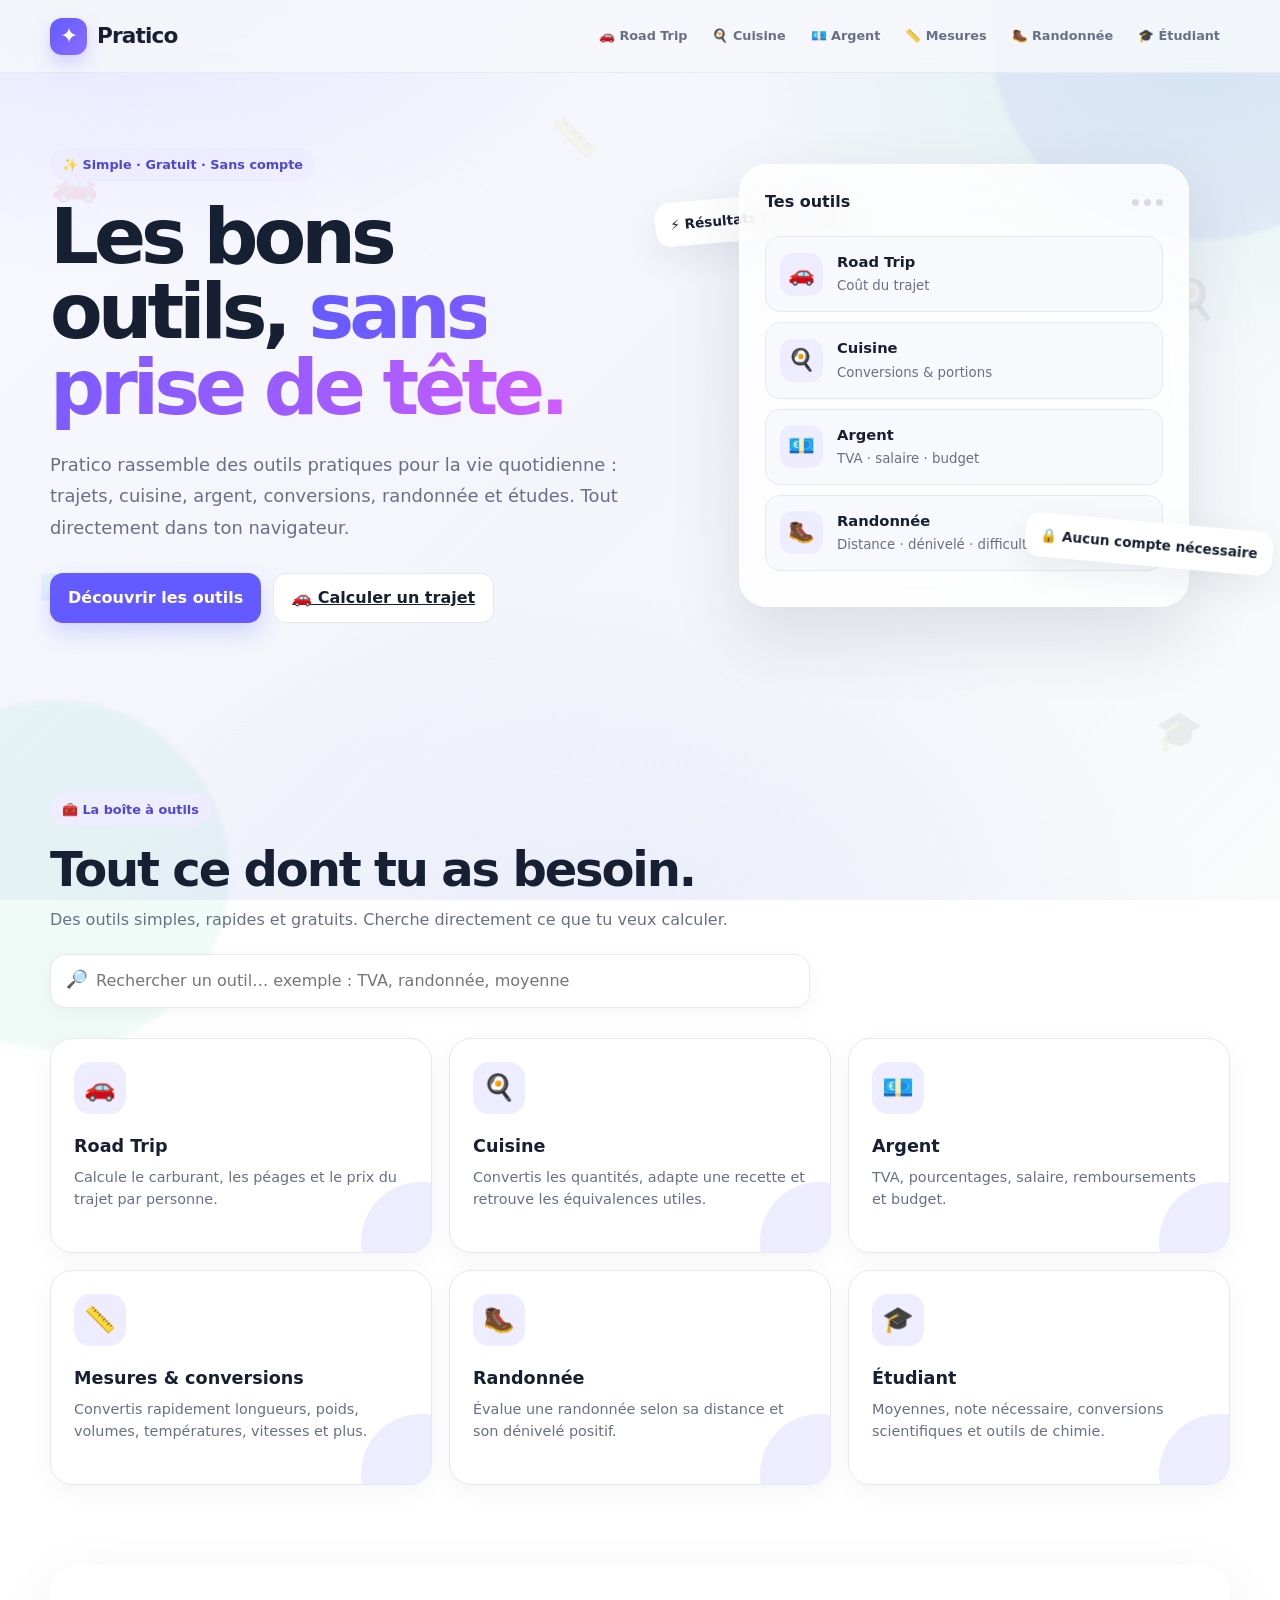
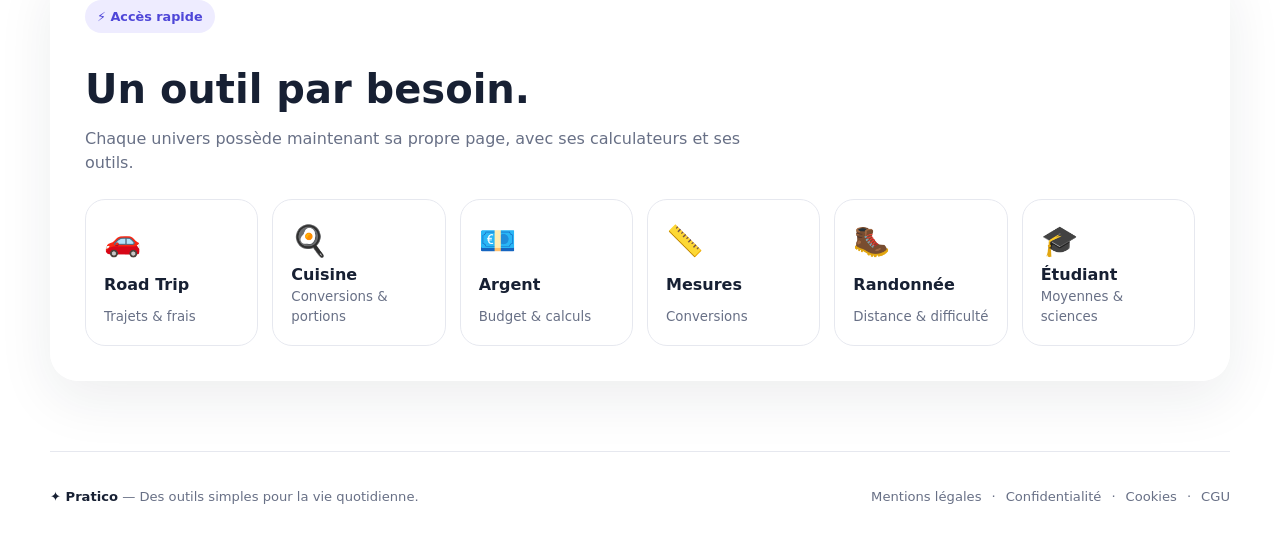
==== commit 1d69789f: "Update index.html" ====
--- a/index.html
+++ b/index.html
@@ -1,4 +1,3 @@
-
 <!DOCTYPE html>
 <html lang="fr">
 <head>
@@ -1360,813 +1359,27 @@
 
 <!-- ROAD TRIP -->
 
-<section class="tool-section" id="roadtrip">
-
-    <div class="tool-section-header">
-        <div class="tool-section-icon">🚗</div>
-        <div>
-            <h2>Road Trip</h2>
-            <p>Estime le coût réel de ton trajet.</p>
-        </div>
-    </div>
-
-    <div class="calculator-layout">
-
-        <div class="form-card">
-
-            <div class="form-grid">
-
-                <div class="field">
-                    <label>Distance</label>
-                    <input id="road-distance" type="number" min="0" step=".1" placeholder="Ex. 600">
-                    <span class="field-help">kilomètres</span>
-                </div>
-
-                <div class="field">
-                    <label>Consommation</label>
-                    <input id="road-consumption" type="number" min="0" step=".1" placeholder="Ex. 6,5">
-                    <span class="field-help">L / 100 km</span>
-                </div>
-
-                <div class="field">
-                    <label>Prix du carburant</label>
-                    <input id="road-fuel-price" type="number" min="0" step=".001" placeholder="Ex. 1,78">
-                    <span class="field-help">€/L</span>
-                </div>
-
-                <div class="field">
-                    <label>Personnes</label>
-                    <input id="road-people" type="number" min="1" step="1" value="1">
-                </div>
-
-                <div class="field">
-                    <label>Péages</label>
-                    <input id="road-tolls" type="number" min="0" step=".01" value="0">
-                    <span class="field-help">€</span>
-                </div>
-
-                <div class="field">
-                    <label>Trajet</label>
-                    <select id="road-type">
-                        <option value="oneway">Aller simple</option>
-                        <option value="return">Aller-retour</option>
-                    </select>
-                </div>
-
-            </div>
-
-            <button class="btn btn-primary calculate-btn" id="calculate-roadtrip">
-                Calculer le trajet
-            </button>
-
-        </div>
-
-        <div class="result-card" id="road-result">
-            <div class="result-label">Ton résultat</div>
-            <div class="result-main">—</div>
-            <p>Renseigne ton trajet pour obtenir le coût total.</p>
-        </div>
-
-    </div>
-
-</section>
+
 
 <!-- CUISINE -->
 
-<section class="tool-section" id="cuisine">
-
-    <div class="tool-section-header">
-        <div class="tool-section-icon">🍳</div>
-        <div>
-            <h2>Cuisine</h2>
-            <p>Des conversions pratiques et des recettes plus faciles à adapter.</p>
-        </div>
-    </div>
-
-    <div class="tool-tabs">
-        <button class="tool-tab active" data-tab="kitchen-convert">Conversions</button>
-        <button class="tool-tab" data-tab="kitchen-portions">Portions</button>
-    </div>
-
-    <div class="subtool active" id="kitchen-convert">
-
-        <div class="calculator-layout">
-
-            <div class="form-card">
-
-                <div class="form-grid">
-
-                    <div class="field">
-                        <label>Quantité</label>
-                        <input id="kitchen-value" type="number" min="0" step=".01" placeholder="Ex. 250">
-                    </div>
-
-                    <div class="field">
-                        <label>Unité</label>
-                        <select id="kitchen-unit">
-                            <option value="ml">Millilitres</option>
-                            <option value="cl">Centilitres</option>
-                            <option value="dl">Décilitres</option>
-                            <option value="l">Litres</option>
-                            <option value="tsp">Cuillère à café</option>
-                            <option value="tbsp">Cuillère à soupe</option>
-                            <option value="g">Grammes</option>
-                            <option value="kg">Kilogrammes</option>
-                        </select>
-                    </div>
-
-                    <div class="field">
-                        <label>Ingrédient</label>
-                        <select id="kitchen-ingredient">
-                            <option value="water">💧 Eau</option>
-                            <option value="milk">🥛 Lait</option>
-                            <option value="flour">🌾 Farine</option>
-                            <option value="sugar">🍚 Sucre</option>
-                            <option value="powdered_sugar">Sucre glace</option>
-                            <option value="rice">Riz cru</option>
-                            <option value="oil">🫒 Huile</option>
-                            <option value="honey">🍯 Miel</option>
-                            <option value="salt">🧂 Sel</option>
-                            <option value="cocoa">🍫 Cacao</option>
-                            <option value="butter">🧈 Beurre</option>
-                        </select>
-                    </div>
-
-                    <div class="field">
-                        <label>Verre de référence</label>
-                        <select id="glass-size">
-                            <option value="250">25 cl</option>
-                            <option value="200">20 cl</option>
-                            <option value="330">33 cl</option>
-                        </select>
-                    </div>
-
-                </div>
-
-                <button class="btn btn-primary calculate-btn" id="calculate-kitchen">
-                    Convertir
-                </button>
-
-            </div>
-
-            <div class="result-card" id="kitchen-result">
-                <div class="result-label">Conversion</div>
-                <div class="result-main">—</div>
-                <p>Entre une quantité pour obtenir les équivalences.</p>
-            </div>
-
-        </div>
-
-    </div>
-
-    <div class="subtool" id="kitchen-portions">
-
-        <div class="calculator-layout">
-
-            <div class="form-card">
-
-                <div class="form-grid">
-
-                    <div class="field">
-                        <label>Nombre de portions actuel</label>
-                        <input id="portion-current" type="number" min="1" step="1" placeholder="Ex. 4">
-                    </div>
-
-                    <div class="field">
-                        <label>Nombre de portions souhaité</label>
-                        <input id="portion-target" type="number" min="1" step="1" placeholder="Ex. 7">
-                    </div>
-
-                    <div class="field full">
-                        <label>Quantité actuelle d'un ingrédient</label>
-                        <input id="portion-quantity" type="number" min="0" step=".01" placeholder="Ex. 300">
-                    </div>
-
-                </div>
-
-                <button class="btn btn-primary calculate-btn" id="calculate-portions">
-                    Adapter la quantité
-                </button>
-
-            </div>
-
-            <div class="result-card" id="portion-result">
-                <div class="result-label">Nouvelle quantité</div>
-                <div class="result-main">—</div>
-                <p>Indique le nombre de portions et la quantité actuelle.</p>
-            </div>
-
-        </div>
-
-    </div>
-
-</section>
+
 
 <!-- ARGENT -->
 
-<section class="tool-section" id="argent">
-
-    <div class="tool-section-header">
-        <div class="tool-section-icon">💶</div>
-        <div>
-            <h2>Argent</h2>
-            <p>Les calculs d'argent dont tu peux avoir besoin au quotidien.</p>
-        </div>
-    </div>
-
-    <div class="money-tabs">
-
-        <button class="money-tab active" data-money="budget">💰 Budget</button>
-        <button class="money-tab" data-money="tva">🧾 TVA</button>
-        <button class="money-tab" data-money="percentage">％ Pourcentage</button>
-        <button class="money-tab" data-money="salary">👷 Salaire</button>
-
-    </div>
-
-    <div class="subtool active" id="money-budget">
-
-        <div class="calculator-layout">
-
-            <div class="form-card">
-
-                <div class="form-grid">
-
-                    <div class="field full">
-                        <label>Argent disponible</label>
-                        <input id="budget-available" type="number" min="0" step=".01" placeholder="Ex. 1200">
-                    </div>
-
-                    <div class="field">
-                        <label>Prix de l'achat</label>
-                        <input id="budget-purchase" type="number" min="0" step=".01" placeholder="Ex. 250">
-                    </div>
-
-                    <div class="field">
-                        <label>Autres dépenses</label>
-                        <input id="budget-expenses" type="number" min="0" step=".01" value="0">
-                    </div>
-
-                    <div class="field full">
-                        <label>Revenus prévus</label>
-                        <input id="budget-income" type="number" min="0" step=".01" value="0" placeholder="Ex. 500">
-                    </div>
-
-                </div>
-
-                <button class="btn btn-primary calculate-btn" id="calculate-budget">
-                    Vérifier mon budget
-                </button>
-
-            </div>
-
-            <div class="result-card" id="budget-result">
-                <div class="result-label">Situation</div>
-                <div class="result-main">—</div>
-                <p>Renseigne tes montants.</p>
-            </div>
-
-        </div>
-
-    </div>
-
-    <div class="subtool" id="money-tva">
-
-        <div class="calculator-layout">
-
-            <div class="form-card">
-
-                <div class="form-grid">
-
-                    <div class="field">
-                        <label>Montant</label>
-                        <input id="tva-amount" type="number" min="0" step=".01" placeholder="Ex. 100">
-                    </div>
-
-                    <div class="field">
-                        <label>Taux de TVA</label>
-                        <select id="tva-rate">
-                            <option value="20">20 %</option>
-                            <option value="10">10 %</option>
-                            <option value="5.5">5,5 %</option>
-                            <option value="2.1">2,1 %</option>
-                        </select>
-                    </div>
-
-                    <div class="field full">
-                        <label>Le montant indiqué est</label>
-                        <select id="tva-mode">
-                            <option value="ht">HT</option>
-                            <option value="ttc">TTC</option>
-                        </select>
-                    </div>
-
-                </div>
-
-                <button class="btn btn-primary calculate-btn" id="calculate-tva">
-                    Calculer la TVA
-                </button>
-
-            </div>
-
-            <div class="result-card" id="tva-result">
-                <div class="result-label">Résultat</div>
-                <div class="result-main">—</div>
-                <p>Entre un montant pour calculer HT, TVA et TTC.</p>
-            </div>
-
-        </div>
-
-    </div>
-
-    <div class="subtool" id="money-percentage">
-
-        <div class="calculator-layout">
-
-            <div class="form-card">
-
-                <div class="form-grid">
-
-                    <div class="field">
-                        <label>Montant</label>
-                        <input id="percent-amount" type="number" step=".01" placeholder="Ex. 200">
-                    </div>
-
-                    <div class="field">
-                        <label>Pourcentage</label>
-                        <input id="percent-rate" type="number" step=".01" placeholder="Ex. 15">
-                    </div>
-
-                    <div class="field full">
-                        <label>Opération</label>
-                        <select id="percent-mode">
-                            <option value="of">Calculer X % de</option>
-                            <option value="increase">Augmenter de X %</option>
-                            <option value="decrease">Réduire de X %</option>
-                        </select>
-                    </div>
-
-                </div>
-
-                <button class="btn btn-primary calculate-btn" id="calculate-percent">
-                    Calculer
-                </button>
-
-            </div>
-
-            <div class="result-card" id="percent-result">
-                <div class="result-label">Résultat</div>
-                <div class="result-main">—</div>
-                <p>Calcule une remise, une augmentation ou un pourcentage.</p>
-            </div>
-
-        </div>
-
-    </div>
-
-    <div class="subtool" id="money-salary">
-
-        <div class="calculator-layout">
-
-            <div class="form-card">
-
-                <div class="form-grid">
-
-                    <div class="field">
-                        <label>Salaire brut</label>
-                        <input id="salary-gross" type="number" min="0" step=".01" placeholder="Ex. 1800">
-                    </div>
-
-                    <div class="field">
-                        <label>Estimation des cotisations</label>
-                        <input id="salary-rate" type="number" min="0" max="100" step=".1" value="23">
-                        <span class="field-help">modifiable selon ta situation</span>
-                    </div>
-
-                    <div class="field">
-                        <label>Heures par semaine</label>
-                        <input id="salary-hours" type="number" min="1" step=".1" value="35">
-                    </div>
-
-                    <div class="field">
-                        <label>Semaines travaillées</label>
-                        <input id="salary-weeks" type="number" min="1" max="52" step="1" value="52">
-                    </div>
-
-                </div>
-
-                <button class="btn btn-primary calculate-btn" id="calculate-salary">
-                    Estimer mon salaire
-                </button>
-
-            </div>
-
-            <div class="result-card" id="salary-result">
-                <div class="result-label">Estimation</div>
-                <div class="result-main">—</div>
-                <p>Le net est une estimation et peut varier selon ta situation.</p>
-            </div>
-
-        </div>
-
-    </div>
-
-</section>
+
 
 <!-- MESURES -->
 
-<section class="tool-section" id="mesures">
-
-    <div class="tool-section-header">
-        <div class="tool-section-icon">📏</div>
-        <div>
-            <h2>Mesures & conversions</h2>
-            <p>Un convertisseur général pour les unités les plus utiles.</p>
-        </div>
-    </div>
-
-    <div class="calculator-layout">
-
-        <div class="form-card">
-
-            <div class="form-grid">
-
-                <div class="field">
-                    <label>Catégorie</label>
-                    <select id="conversion-category">
-                        <option value="length">Longueur</option>
-                        <option value="weight">Poids</option>
-                        <option value="volume">Volume</option>
-                        <option value="temperature">Température</option>
-                        <option value="speed">Vitesse</option>
-                        <option value="area">Surface</option>
-                        <option value="time">Temps</option>
-                        <option value="data">Données</option>
-                        <option value="angle">Angle</option>
-                        <option value="pressure">Pression</option>
-                        <option value="energy">Énergie</option>
-                        <option value="power">Puissance</option>
-                    </select>
-                </div>
-
-                <div class="field">
-                    <label>Valeur</label>
-                    <input id="conversion-value" type="number" step="any" placeholder="Ex. 10">
-                </div>
-
-                <div class="field">
-                    <label>De</label>
-                    <select id="conversion-from"></select>
-                </div>
-
-                <div class="field">
-                    <label>Vers</label>
-                    <select id="conversion-to"></select>
-                </div>
-
-            </div>
-
-            <button class="btn btn-primary calculate-btn" id="calculate-conversion">
-                Convertir
-            </button>
-
-        </div>
-
-        <div class="result-card" id="conversion-result">
-            <div class="result-label">Conversion</div>
-            <div class="result-main">—</div>
-            <p>Choisis les unités à convertir.</p>
-        </div>
-
-    </div>
-
-</section>
+
 
 <!-- RANDONNEE -->
 
-<section class="tool-section" id="randonnee">
-
-    <div class="tool-section-header">
-        <div class="tool-section-icon">🥾</div>
-        <div>
-            <h2>Calculateur Randonnée</h2>
-            <p>Distance, dénivelé et difficulté estimée de ton parcours.</p>
-        </div>
-    </div>
-
-    <div class="calculator-layout">
-
-        <div class="form-card">
-
-            <div class="form-grid">
-
-                <div class="field">
-                    <label>Distance</label>
-                    <input id="hike-distance" type="number" min="0" step=".1" placeholder="Ex. 45">
-                    <span class="field-help">km</span>
-                </div>
-
-                <div class="field">
-                    <label>Dénivelé positif</label>
-                    <input id="hike-elevation" type="number" min="0" step="1" placeholder="Ex. 5300">
-                    <span class="field-help">m D+</span>
-                </div>
-
-                <div class="field">
-                    <label>Poids du marcheur</label>
-                    <input id="hike-weight" type="number" min="20" step="1" placeholder="Ex. 70">
-                    <span class="field-help">kg · facultatif pour les calories</span>
-                </div>
-
-                <div class="field">
-                    <label>Terrain</label>
-                    <select id="hike-terrain">
-                        <option value="1">Sentier facile</option>
-                        <option value="1.15">Sentier vallonné</option>
-                        <option value="1.3">Terrain montagneux</option>
-                        <option value="1.45">Terrain technique</option>
-                    </select>
-                </div>
-
-            </div>
-
-            <button class="btn btn-primary calculate-btn" id="calculate-hike">
-                Évaluer la randonnée
-            </button>
-
-        </div>
-
-        <div class="result-card" id="hike-result">
-            <div class="result-label">Difficulté estimée</div>
-            <div class="hike-score">
-                <span class="emoji">🥾</span>
-                <strong>—</strong>
-            </div>
-            <p>Exemple : 45 km et 5 300 m D+ seront considérés comme une randonnée extrêmement exigeante.</p>
-        </div>
-
-    </div>
-
-</section>
+
 
 <!-- ETUDIANT -->
 
-<section class="tool-section" id="etudiant">
-
-    <div class="tool-section-header">
-        <div class="tool-section-icon">🎓</div>
-        <div>
-            <h2>Étudiant</h2>
-            <p>Moyennes, objectifs, maths et chimie dans la même boîte à outils.</p>
-        </div>
-    </div>
-
-    <div class="tool-tabs">
-        <button class="tool-tab active" data-student="student-notes">📊 Notes</button>
-        <button class="tool-tab" data-student="student-maths">📐 Maths</button>
-        <button class="tool-tab" data-student="student-chemistry">🧪 Chimie</button>
-    </div>
-
-    <div class="subtool active" id="student-notes">
-
-        <div class="student-tools">
-
-            <div class="student-card">
-
-                <h3>📊 Calcul de moyenne</h3>
-
-                <p>
-                    Ajoute tes matières, tes notes et leurs coefficients.
-                </p>
-
-                <div class="subject-list" id="subject-list">
-
-                    <div class="subject-row">
-                        <input type="text" placeholder="Matière">
-                        <input type="number" min="0" max="20" step=".01" placeholder="Note">
-                        <input type="number" min="0" step=".01" value="1" placeholder="Coeff.">
-                        <button class="remove-btn" type="button">×</button>
-                    </div>
-
-                    <div class="subject-row">
-                        <input type="text" placeholder="Matière">
-                        <input type="number" min="0" max="20" step=".01" placeholder="Note">
-                        <input type="number" min="0" step=".01" value="1" placeholder="Coeff.">
-                        <button class="remove-btn" type="button">×</button>
-                    </div>
-
-                </div>
-
-                <div class="student-actions">
-                    <button class="btn btn-secondary" id="add-subject">+ Ajouter une matière</button>
-                    <button class="btn btn-primary" id="calculate-average">Calculer la moyenne</button>
-                </div>
-
-                <div class="student-average" id="average-result">
-                    <span>Moyenne pondérée</span>
-                    <strong>— / 20</strong>
-                </div>
-
-            </div>
-
-            <div class="student-card">
-
-                <h3>🎯 Note nécessaire</h3>
-
-                <p>
-                    Découvre la note qu'il te faut au prochain contrôle.
-                </p>
-
-                <div class="note-grid">
-
-                    <div class="field">
-                        <label>Moyenne actuelle</label>
-                        <input id="needed-current-average" type="number" min="0" max="20" step=".01" placeholder="Ex. 9,5">
-                    </div>
-
-                    <div class="field">
-                        <label>Coefficient déjà obtenu</label>
-                        <input id="needed-current-coeff" type="number" min="0" step=".01" placeholder="Ex. 10">
-                    </div>
-
-                    <div class="field">
-                        <label>Coefficient prochain contrôle</label>
-                        <input id="needed-next-coeff" type="number" min="0" step=".01" placeholder="Ex. 2">
-                    </div>
-
-                    <div class="field">
-                        <label>Objectif</label>
-                        <input id="needed-target" type="number" min="0" max="20" step=".01" placeholder="Ex. 10">
-                    </div>
-
-                </div>
-
-                <button class="btn btn-primary calculate-btn" id="calculate-needed">
-                    Calculer la note nécessaire
-                </button>
-
-                <div class="student-average" id="needed-result">
-                    <span>Note nécessaire</span>
-                    <strong>— / 20</strong>
-                </div>
-
-            </div>
-
-        </div>
-
-    </div>
-
-    <div class="subtool" id="student-maths">
-
-        <div class="calculator-layout">
-
-            <div class="form-card">
-
-                <div class="form-grid">
-
-                    <div class="field">
-                        <label>Nombre A</label>
-                        <input id="math-a" type="number" step="any" placeholder="Ex. 12">
-                    </div>
-
-                    <div class="field">
-                        <label>Nombre B</label>
-                        <input id="math-b" type="number" step="any" placeholder="Ex. 5">
-                    </div>
-
-                    <div class="field full">
-                        <label>Opération</label>
-                        <select id="math-operation">
-                            <option value="add">A + B</option>
-                            <option value="sub">A − B</option>
-                            <option value="mul">A × B</option>
-                            <option value="div">A ÷ B</option>
-                            <option value="percent">A % de B</option>
-                            <option value="power">A puissance B</option>
-                        </select>
-                    </div>
-
-                </div>
-
-                <button class="btn btn-primary calculate-btn" id="calculate-math">
-                    Calculer
-                </button>
-
-            </div>
-
-            <div class="result-card" id="math-result">
-                <div class="result-label">Résultat</div>
-                <div class="result-main">—</div>
-                <p>Un petit outil de calcul rapide pour les études.</p>
-            </div>
-
-        </div>
-
-    </div>
-
-    <div class="subtool" id="student-chemistry">
-
-        <div class="calculator-layout">
-
-            <div class="form-card">
-
-                <div class="form-grid">
-
-                    <div class="field">
-                        <label>Formule chimique</label>
-                        <input id="chem-formula" type="text" placeholder="Ex. H2O">
-                        <span class="field-help">Exemples : H2O, CO2, CH4, NaCl</span>
-                    </div>
-
-                    <div class="field">
-                        <label>Quantité</label>
-                        <input id="chem-quantity" type="number" min="0" step="any" placeholder="Ex. 18">
-                    </div>
-
-                    <div class="field full">
-                        <label>Unité de quantité</label>
-                        <select id="chem-unit">
-                            <option value="g">Grammes (g)</option>
-                            <option value="mol">Moles (mol)</option>
-                        </select>
-                    </div>
-
-                </div>
-
-                <button class="btn btn-primary calculate-btn" id="calculate-chem">
-                    Calculer la masse molaire
-                </button>
-
-            </div>
-
-            <div class="result-card" id="chem-result">
-
-                <div class="result-label">Chimie</div>
-
-                <div class="result-main">—</div>
-
-                <p>
-                    Entre une formule chimique et une quantité.
-                </p>
-
-            </div>
-
-        </div>
-
-        <div class="student-card" style="margin-top:25px">
-
-            <h3>🧬 Comprendre les molécules</h3>
-
-            <p>
-                Quelques exemples simples pour comprendre comment les atomes
-                s'assemblent.
-            </p>
-
-            <table class="chemistry-table">
-                <thead>
-                    <tr>
-                        <th>Formule</th>
-                        <th>Nom</th>
-                        <th>Composition</th>
-                    </tr>
-                </thead>
-
-                <tbody>
-                    <tr>
-                        <td>H₂O</td>
-                        <td>Eau</td>
-                        <td>2 hydrogènes + 1 oxygène</td>
-                    </tr>
-
-                    <tr>
-                        <td>CO₂</td>
-                        <td>Dioxyde de carbone</td>
-                        <td>1 carbone + 2 oxygènes</td>
-                    </tr>
-
-                    <tr>
-                        <td>CH₄</td>
-                        <td>Méthane</td>
-                        <td>1 carbone + 4 hydrogènes</td>
-                    </tr>
-
-                    <tr>
-                        <td>NaCl</td>
-                        <td>Chlorure de sodium</td>
-                        <td>1 sodium + 1 chlore</td>
-                    </tr>
-                </tbody>
-            </table>
-
-            <div class="formula-box">
-                💡 Exemple
-                <strong>C + 4 H → CH₄</strong>
-            </div>
-
-        </div>
-
-    </div>
-
-</section>
+
 
 </main>
 
@@ -2984,7 +2197,6 @@
     if(rows.length<=1) return;
 
     e.target.closest(".subject-row").remove();
-    calculateAverage();
 });
 
 function calculateAverage(){
@@ -3230,41 +2442,10 @@
     `;
 });
 
-/* =========================================================
-   ENTREE CLAVIER
-========================================================= */
-
-document.addEventListener("keydown",e=>{
-
-    if(e.key!=="Enter") return;
-
-    const active=document.activeElement;
-
-    if(!active || active.tagName!=="INPUT") return;
-
-    const section=active.closest(".tool-section");
-
-    if(!section) return;
-
-    const buttons={
-        roadtrip:"calculate-roadtrip",
-        cuisine:"calculate-kitchen",
-        argent:"calculate-budget",
-        mesures:"calculate-conversion",
-        randonnee:"calculate-hike"
-    };
-
-    if(buttons[section.id]){
-        $(buttons[section.id]).click();
-    }
-});
 
 /* =========================================================
    INITIALISATION
 ========================================================= */
-
-calculateAverage();
-
 </script>
 
 </body>
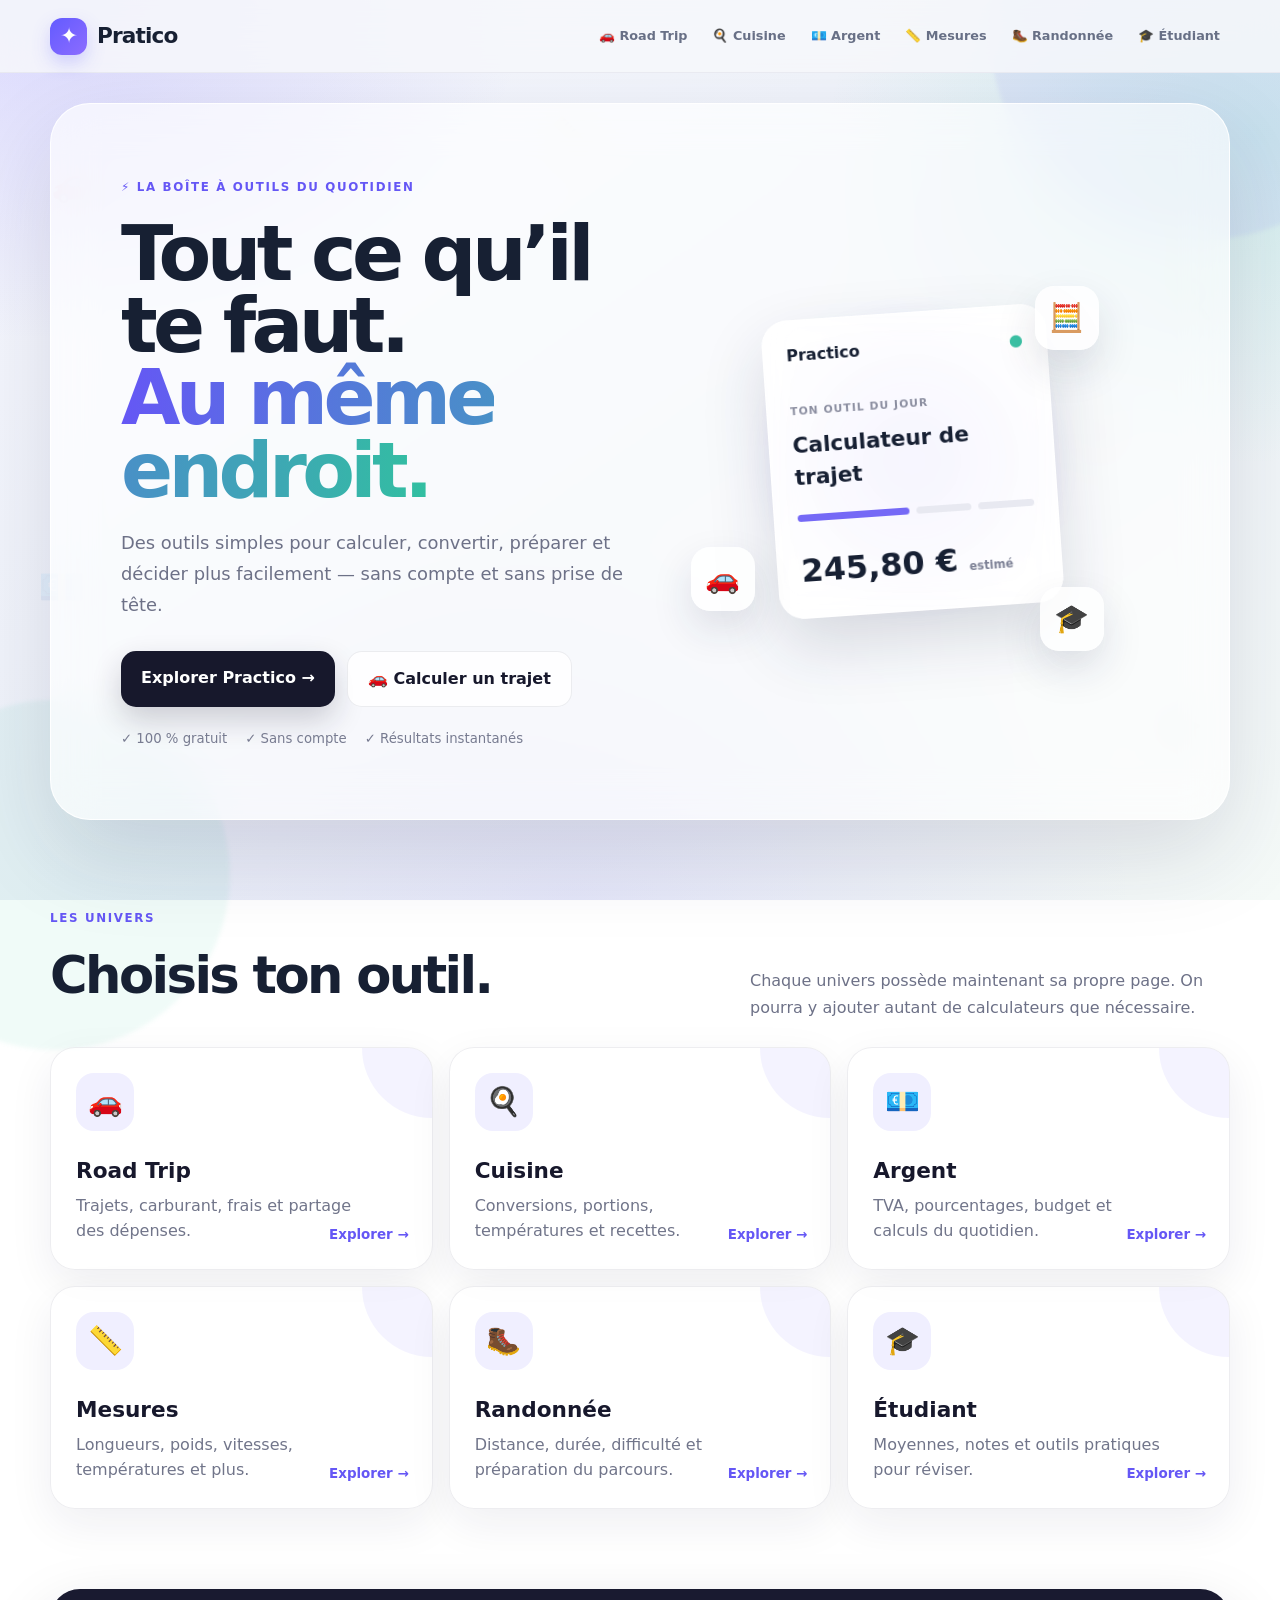
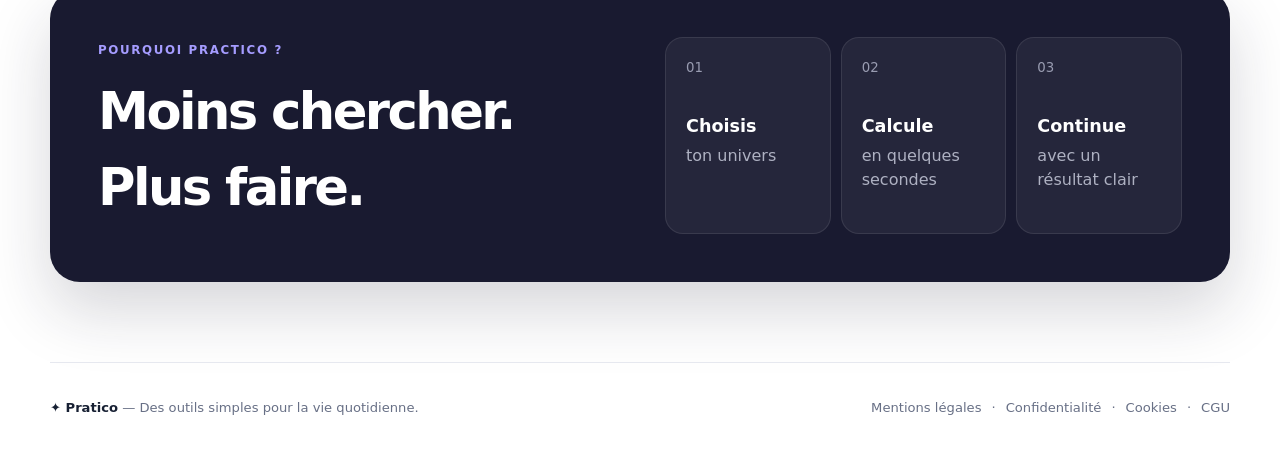
==== commit 9130c967: "Update index.html" ====
--- a/index.html
+++ b/index.html
@@ -1077,73 +1077,25 @@
     }
 }
 
-/* ===== Practico V2 : accueil connecté aux pages ===== */
+/* ===== Practico V3 — nouvelle page d'accueil ===== */
 body{
-    background:
-      radial-gradient(900px 520px at 8% -5%, rgba(99,91,255,.13), transparent 62%),
-      radial-gradient(760px 460px at 94% 8%, rgba(42,196,150,.10), transparent 62%),
-      radial-gradient(900px 560px at 50% 105%, rgba(99,91,255,.07), transparent 65%),
-      linear-gradient(135deg,#f8f9ff 0%,#f3f5fb 50%,#f8fbfa 100%);
-    background-attachment:fixed;
-}
-.nav-link{
-    text-decoration:none;
-}
-.tool-card{
-    overflow:hidden;
-}
-.tool-card-link{
-    display:block;
-    height:100%;
-    color:inherit;
-    text-decoration:none;
-}
-.home-directory{
-    width:min(100% - 40px,var(--max-width));
-    margin:0 auto 70px;
-    padding:34px;
-    border:1px solid rgba(255,255,255,.8);
-    border-radius:28px;
-    background:rgba(255,255,255,.72);
-    box-shadow:0 18px 55px rgba(24,32,55,.08);
-    backdrop-filter:blur(18px);
-}
-.directory-head{margin-bottom:24px}
-.directory-head h2{font-size:clamp(1.8rem,4vw,2.5rem);margin:8px 0}
-.directory-head p{color:var(--text-soft);max-width:680px}
-.directory-grid{
-    display:grid;
-    grid-template-columns:repeat(6,1fr);
-    gap:14px;
-}
-.directory-card{
-    min-height:135px;
-    padding:18px;
-    border:1px solid var(--border);
-    border-radius:20px;
-    background:rgba(255,255,255,.86);
-    color:var(--text);
-    text-decoration:none;
-    display:flex;
-    flex-direction:column;
-    justify-content:space-between;
-    transition:transform .22s ease,box-shadow .22s ease,border-color .22s ease;
-}
-.directory-card:hover{
-    transform:translateY(-5px);
-    box-shadow:var(--shadow-hover);
-    border-color:rgba(99,91,255,.22);
-}
-.directory-card span{font-size:30px}
-.directory-card strong{font-size:1rem}
-.directory-card small{color:var(--text-soft)}
-@media(max-width:1050px){
-    .directory-grid{grid-template-columns:repeat(3,1fr)}
-}
-@media(max-width:620px){
-    .home-directory{width:min(100% - 20px, var(--max-width));padding:22px}
-    .directory-grid{grid-template-columns:repeat(2,1fr)}
-}
+  background:
+    radial-gradient(700px 500px at 4% 0%,rgba(100,86,245,.20),transparent 68%),
+    radial-gradient(650px 500px at 98% 15%,rgba(48,202,169,.16),transparent 66%),
+    radial-gradient(800px 500px at 45% 100%,rgba(143,128,255,.12),transparent 70%),
+    linear-gradient(145deg,#f7f8ff,#edf1f8 52%,#f5faf8);
+  background-attachment:fixed;
+}
+.hero-v3{width:min(1180px,calc(100% - 40px));margin:30px auto 85px;min-height:580px;padding:70px;border-radius:40px;display:grid;grid-template-columns:1.05fr .95fr;align-items:center;overflow:hidden;position:relative;background:rgba(255,255,255,.62);border:1px solid rgba(255,255,255,.9);box-shadow:0 35px 90px rgba(28,34,70,.13);backdrop-filter:blur(22px)}
+.hero-copy-v3{position:relative;z-index:2}.eyebrow-v3{font-size:.74rem;letter-spacing:.14em;font-weight:900;color:#6557f5}
+.hero-v3 h1{font-size:clamp(3.1rem,6vw,5.7rem);line-height:.94;letter-spacing:-.06em;margin:20px 0}.hero-v3 h1 span{color:transparent;background:linear-gradient(90deg,#6557f5,#32bfa1);-webkit-background-clip:text;background-clip:text}
+.hero-v3 p{max-width:620px;color:#6d7187;font-size:1.12rem;line-height:1.75}.hero-buttons-v3{display:flex;gap:12px;flex-wrap:wrap;margin:30px 0 22px}.cta-main-v3,.cta-ghost-v3{padding:15px 20px;border-radius:15px;text-decoration:none;font-weight:800;transition:.2s}.cta-main-v3{background:#17182c;color:#fff;box-shadow:0 13px 30px rgba(23,24,44,.2)}.cta-ghost-v3{background:rgba(255,255,255,.8);color:#17182c;border:1px solid rgba(20,25,50,.08)}.cta-main-v3:hover,.cta-ghost-v3:hover{transform:translateY(-3px)}
+.proof-v3{display:flex;gap:18px;flex-wrap:wrap;color:#777b90;font-size:.83rem}.hero-visual-v3{height:430px;display:grid;place-items:center;position:relative}.glow-v3{width:340px;height:340px;border-radius:50%;background:radial-gradient(circle,rgba(101,87,245,.27),transparent 68%);filter:blur(5px)}
+.dashboard-v3{position:absolute;width:285px;padding:23px;border-radius:26px;background:rgba(255,255,255,.82);border:1px solid rgba(255,255,255,.95);box-shadow:0 28px 65px rgba(30,35,70,.16);backdrop-filter:blur(18px);transform:rotate(-4deg)}.dash-top{display:flex;justify-content:space-between;margin-bottom:30px}.dash-top span{color:#3bc2a4}.dashboard-v3 small{font-size:.67rem;color:#8b8ea0;font-weight:900;letter-spacing:.1em}.dashboard-v3 strong{display:block;font-size:1.35rem;margin:8px 0 20px}.dash-row{display:flex;gap:7px}.dash-row i{height:7px;flex:1;background:#e8e9f1;border-radius:99px}.dash-row i:first-child{flex:2;background:#7569f6}.dash-result{font-size:2rem;font-weight:900;margin-top:25px}.dash-result em{font-style:normal;font-size:.72rem;color:#7c8095;font-weight:600}.float-v3{position:absolute;z-index:3;width:64px;height:64px;display:grid;place-items:center;border-radius:19px;background:rgba(255,255,255,.82);box-shadow:0 18px 40px rgba(30,35,70,.13);font-size:28px}.f1{top:40px;right:60px}.f2{bottom:65px;left:25px}.f3{bottom:25px;right:55px}
+.univers-v3,.about-v3{width:min(1180px,calc(100% - 40px));margin:0 auto 80px}.intro-v3{display:flex;justify-content:space-between;gap:40px;align-items:end;margin-bottom:25px}.intro-v3 h2,.about-v3 h2{font-size:clamp(2.2rem,4vw,3.4rem);letter-spacing:-.05em;margin:8px 0}.intro-v3 p{max-width:480px;color:#6d7187;line-height:1.7}.grid-v3{display:grid;grid-template-columns:repeat(3,1fr);gap:16px}.u-card-v3{min-height:220px;padding:25px;border-radius:25px;background:rgba(255,255,255,.7);border:1px solid rgba(30,35,70,.08);box-shadow:0 15px 45px rgba(30,35,70,.07);text-decoration:none;color:#17182c;transition:.23s;position:relative;overflow:hidden}.u-card-v3:after{content:"";position:absolute;width:140px;height:140px;border-radius:50%;right:-70px;top:-70px;background:rgba(101,87,245,.07)}.u-card-v3:hover{transform:translateY(-7px);box-shadow:0 25px 55px rgba(30,35,70,.13);border-color:rgba(101,87,245,.2)}.ico-v3{width:58px;height:58px;display:grid;place-items:center;border-radius:18px;background:#f0efff;font-size:28px}.u-card-v3 h3{font-size:1.35rem;margin:24px 0 7px}.u-card-v3 p{color:#71758a;line-height:1.55;max-width:290px}.u-card-v3 b{position:absolute;right:23px;bottom:23px;font-size:.84rem;color:#6557f5}
+.about-v3{padding:48px;border-radius:30px;background:#191a30;color:#fff;display:grid;grid-template-columns:1fr 1fr;gap:50px;box-shadow:0 28px 65px rgba(25,26,48,.18)}.about-v3 .eyebrow-v3{color:#a59cff}.about-v3 h2{margin-top:12px}.steps-v3{display:grid;grid-template-columns:repeat(3,1fr);gap:10px}.steps-v3 div{padding:20px;border-radius:18px;background:rgba(255,255,255,.055);border:1px solid rgba(255,255,255,.09)}.steps-v3 small{display:block;color:#999cb1;margin-bottom:35px}.steps-v3 strong{font-size:1.1rem}.steps-v3 p{color:#aeb1c2;margin:5px 0 0}
+@media(max-width:900px){.hero-v3{grid-template-columns:1fr;padding:48px 35px}.hero-visual-v3{height:330px;margin-top:20px}.grid-v3{grid-template-columns:repeat(2,1fr)}.about-v3{grid-template-columns:1fr}}
+@media(max-width:580px){.hero-v3,.univers-v3,.about-v3{width:calc(100% - 20px)}.hero-v3{padding:34px 22px;border-radius:28px}.hero-v3 h1{font-size:3.15rem}.grid-v3{grid-template-columns:1fr}.about-v3{padding:30px 22px}.steps-v3{grid-template-columns:1fr}.proof-v3{flex-direction:column;gap:7px}}
 
 </style>
 </head>
@@ -1168,219 +1120,52 @@
         </a>
 
         <nav class="nav-links">
-            <a class="nav-link" href="roadtrip.html">🚗 Road Trip</a>
-            <a class="nav-link" href="cuisine.html">🍳 Cuisine</a>
-            <a class="nav-link" href="argent.html">💶 Argent</a>
-            <a class="nav-link" href="mesures.html">📏 Mesures</a>
-            <a class="nav-link" href="randonnee.html">🥾 Randonnée</a>
-            <a class="nav-link" href="etudiant.html">🎓 Étudiant</a>
+            <button class="nav-link" data-target="roadtrip">🚗 Road Trip</button>
+            <button class="nav-link" data-target="cuisine">🍳 Cuisine</button>
+            <button class="nav-link" data-target="argent">💶 Argent</button>
+            <button class="nav-link" data-target="mesures">📏 Mesures</button>
+            <button class="nav-link" data-target="randonnee">🥾 Randonnée</button>
+            <button class="nav-link" data-target="etudiant">🎓 Étudiant</button>
         </nav>
 
     </div>
 </header>
 
 <main>
-
-<section class="hero" id="accueil">
-
-    <div class="hero-content">
-
-        <div class="eyebrow">
-            ✨ Simple · Gratuit · Sans compte
-        </div>
-
-        <h1>
-            Les bons outils,
-            <span class="gradient-text">
-                sans prise de tête.
-            </span>
-        </h1>
-
-        <p class="hero-description">
-            Pratico rassemble des outils pratiques pour la vie quotidienne :
-            trajets, cuisine, argent, conversions, randonnée et études.
-            Tout directement dans ton navigateur.
-        </p>
-
-        <div class="hero-actions">
-            <button class="btn btn-primary" data-target="tools">
-                Découvrir les outils
-            </button>
-
-            <a class="btn btn-secondary" href="roadtrip.html">🚗 Calculer un trajet</a>
-        </div>
-
+<section class="hero-v3">
+  <div class="hero-copy-v3">
+    <span class="eyebrow-v3">⚡ LA BOÎTE À OUTILS DU QUOTIDIEN</span>
+    <h1>Tout ce qu’il te faut.<br><span>Au même endroit.</span></h1>
+    <p>Des outils simples pour calculer, convertir, préparer et décider plus facilement — sans compte et sans prise de tête.</p>
+    <div class="hero-buttons-v3">
+      <a href="#univers" class="cta-main-v3">Explorer Practico <b>→</b></a>
+      <a href="roadtrip.html" class="cta-ghost-v3">🚗 Calculer un trajet</a>
     </div>
-
-    <div class="hero-visual">
-
-        <div class="floating-badge badge-one">
-            ⚡ Résultats instantanés
-        </div>
-
-        <div class="dashboard-card">
-
-            <div class="dashboard-header">
-                <span class="dashboard-title">Tes outils</span>
-
-                <div class="dashboard-dots">
-                    <span></span>
-                    <span></span>
-                    <span></span>
-                </div>
-            </div>
-
-            <div class="mini-tool">
-                <div class="mini-icon">🚗</div>
-                <div>
-                    <strong>Road Trip</strong>
-                    <small>Coût du trajet</small>
-                </div>
-            </div>
-
-            <div class="mini-tool">
-                <div class="mini-icon">🍳</div>
-                <div>
-                    <strong>Cuisine</strong>
-                    <small>Conversions & portions</small>
-                </div>
-            </div>
-
-            <div class="mini-tool">
-                <div class="mini-icon">💶</div>
-                <div>
-                    <strong>Argent</strong>
-                    <small>TVA · salaire · budget</small>
-                </div>
-            </div>
-
-            <div class="mini-tool">
-                <div class="mini-icon">🥾</div>
-                <div>
-                    <strong>Randonnée</strong>
-                    <small>Distance · dénivelé · difficulté</small>
-                </div>
-            </div>
-
-        </div>
-
-        <div class="floating-badge badge-two">
-            🔒 Aucun compte nécessaire
-        </div>
-
-    </div>
-
+    <div class="proof-v3"><span>✓ 100 % gratuit</span><span>✓ Sans compte</span><span>✓ Résultats instantanés</span></div>
+  </div>
+  <div class="hero-visual-v3" aria-hidden="true">
+    <div class="glow-v3"></div>
+    <div class="float-v3 f1">🧮</div><div class="float-v3 f2">🚗</div><div class="float-v3 f3">🎓</div>
+    <div class="dashboard-v3"><div class="dash-top"><b>Practico</b><span>●</span></div><small>TON OUTIL DU JOUR</small><strong>Calculateur de trajet</strong><div class="dash-row"><i></i><i></i><i></i></div><div class="dash-result">245,80 € <em>estimé</em></div></div>
+  </div>
 </section>
 
-<section class="section" id="tools">
-
-    <div class="section-heading">
-
-        <div class="eyebrow">
-            🧰 La boîte à outils
-        </div>
-
-        <h2>Tout ce dont tu as besoin.</h2>
-
-        <p>
-            Des outils simples, rapides et gratuits.
-            Cherche directement ce que tu veux calculer.
-        </p>
-
-        <div class="search-box">
-            <span>🔎</span>
-            <input
-                id="tool-search"
-                type="search"
-                placeholder="Rechercher un outil… exemple : TVA, randonnée, moyenne"
-            >
-        </div>
-
-    </div>
-
-    <div class="tool-grid" id="tool-grid">
-
-        <article class="tool-card" data-target="roadtrip" data-search="route voiture trajet essence carburant péage road trip"><a class="tool-card-link" href="roadtrip.html">
-            <div class="tool-icon">🚗</div>
-            <h3>Road Trip</h3>
-            <p>Calcule le carburant, les péages et le prix du trajet par personne.</p>
-        </a></article>
-
-        <article class="tool-card" data-target="cuisine" data-search="cuisine gramme ml litre cuillère recette portion"><a class="tool-card-link" href="cuisine.html">
-            <div class="tool-icon">🍳</div>
-            <h3>Cuisine</h3>
-            <p>Convertis les quantités, adapte une recette et retrouve les équivalences utiles.</p>
-        </a></article>
-
-        <article class="tool-card" data-target="argent" data-search="argent budget salaire tva pourcentage remboursement"><a class="tool-card-link" href="argent.html">
-            <div class="tool-icon">💶</div>
-            <h3>Argent</h3>
-            <p>TVA, pourcentages, salaire, remboursements et budget.</p>
-        </a></article>
-
-        <article class="tool-card" data-target="mesures" data-search="mesure conversion longueur poids volume température vitesse surface"><a class="tool-card-link" href="mesures.html">
-            <div class="tool-icon">📏</div>
-            <h3>Mesures & conversions</h3>
-            <p>Convertis rapidement longueurs, poids, volumes, températures, vitesses et plus.</p>
-        </a></article>
-
-        <article class="tool-card" data-target="randonnee" data-search="randonnée marche distance dénivelé difficulté montagne"><a class="tool-card-link" href="randonnee.html">
-            <div class="tool-icon">🥾</div>
-            <h3>Randonnée</h3>
-            <p>Évalue une randonnée selon sa distance et son dénivelé positif.</p>
-        </a></article>
-
-        <article class="tool-card" data-target="etudiant" data-search="étudiant moyenne note maths chimie molécule"><a class="tool-card-link" href="etudiant.html">
-            <div class="tool-icon">🎓</div>
-            <h3>Étudiant</h3>
-            <p>Moyennes, note nécessaire, conversions scientifiques et outils de chimie.</p>
-        </a></article>
-
-    </div>
-
+<section id="univers" class="univers-v3">
+  <div class="intro-v3"><div><span class="eyebrow-v3">LES UNIVERS</span><h2>Choisis ton outil.</h2></div><p>Chaque univers possède maintenant sa propre page. On pourra y ajouter autant de calculateurs que nécessaire.</p></div>
+  <div class="grid-v3">
+    <a href="roadtrip.html" class="u-card-v3"><span class="ico-v3">🚗</span><h3>Road Trip</h3><p>Trajets, carburant, frais et partage des dépenses.</p><b>Explorer →</b></a>
+    <a href="cuisine.html" class="u-card-v3"><span class="ico-v3">🍳</span><h3>Cuisine</h3><p>Conversions, portions, températures et recettes.</p><b>Explorer →</b></a>
+    <a href="argent.html" class="u-card-v3"><span class="ico-v3">💶</span><h3>Argent</h3><p>TVA, pourcentages, budget et calculs du quotidien.</p><b>Explorer →</b></a>
+    <a href="mesures.html" class="u-card-v3"><span class="ico-v3">📏</span><h3>Mesures</h3><p>Longueurs, poids, vitesses, températures et plus.</p><b>Explorer →</b></a>
+    <a href="randonnee.html" class="u-card-v3"><span class="ico-v3">🥾</span><h3>Randonnée</h3><p>Distance, durée, difficulté et préparation du parcours.</p><b>Explorer →</b></a>
+    <a href="etudiant.html" class="u-card-v3"><span class="ico-v3">🎓</span><h3>Étudiant</h3><p>Moyennes, notes et outils pratiques pour réviser.</p><b>Explorer →</b></a>
+  </div>
 </section>
 
-
-<section class="home-directory" aria-label="Accès rapide aux outils">
-    <div class="directory-head">
-        <span class="eyebrow">⚡ Accès rapide</span>
-        <h2>Un outil par besoin.</h2>
-        <p>Chaque univers possède maintenant sa propre page, avec ses calculateurs et ses outils.</p>
-    </div>
-    <div class="directory-grid">
-        <a class="directory-card" href="roadtrip.html"><span>🚗</span><strong>Road Trip</strong><small>Trajets & frais</small></a>
-        <a class="directory-card" href="cuisine.html"><span>🍳</span><strong>Cuisine</strong><small>Conversions & portions</small></a>
-        <a class="directory-card" href="argent.html"><span>💶</span><strong>Argent</strong><small>Budget & calculs</small></a>
-        <a class="directory-card" href="mesures.html"><span>📏</span><strong>Mesures</strong><small>Conversions</small></a>
-        <a class="directory-card" href="randonnee.html"><span>🥾</span><strong>Randonnée</strong><small>Distance & difficulté</small></a>
-        <a class="directory-card" href="etudiant.html"><span>🎓</span><strong>Étudiant</strong><small>Moyennes & sciences</small></a>
-    </div>
+<section class="about-v3">
+  <div><span class="eyebrow-v3">POURQUOI PRACTICO ?</span><h2>Moins chercher.<br>Plus faire.</h2></div>
+  <div class="steps-v3"><div><small>01</small><strong>Choisis</strong><p>ton univers</p></div><div><small>02</small><strong>Calcule</strong><p>en quelques secondes</p></div><div><small>03</small><strong>Continue</strong><p>avec un résultat clair</p></div></div>
 </section>
-
-<!-- ROAD TRIP -->
-
-
-
-<!-- CUISINE -->
-
-
-
-<!-- ARGENT -->
-
-
-
-<!-- MESURES -->
-
-
-
-<!-- RANDONNEE -->
-
-
-
-<!-- ETUDIANT -->
-
-
-
 </main>
 
 <footer>
@@ -2197,6 +1982,7 @@
     if(rows.length<=1) return;
 
     e.target.closest(".subject-row").remove();
+    calculateAverage();
 });
 
 function calculateAverage(){
@@ -2442,10 +2228,41 @@
     `;
 });
 
+/* =========================================================
+   ENTREE CLAVIER
+========================================================= */
+
+document.addEventListener("keydown",e=>{
+
+    if(e.key!=="Enter") return;
+
+    const active=document.activeElement;
+
+    if(!active || active.tagName!=="INPUT") return;
+
+    const section=active.closest(".tool-section");
+
+    if(!section) return;
+
+    const buttons={
+        roadtrip:"calculate-roadtrip",
+        cuisine:"calculate-kitchen",
+        argent:"calculate-budget",
+        mesures:"calculate-conversion",
+        randonnee:"calculate-hike"
+    };
+
+    if(buttons[section.id]){
+        $(buttons[section.id]).click();
+    }
+});
 
 /* =========================================================
    INITIALISATION
 ========================================================= */
+
+calculateAverage();
+
 </script>
 
 </body>
